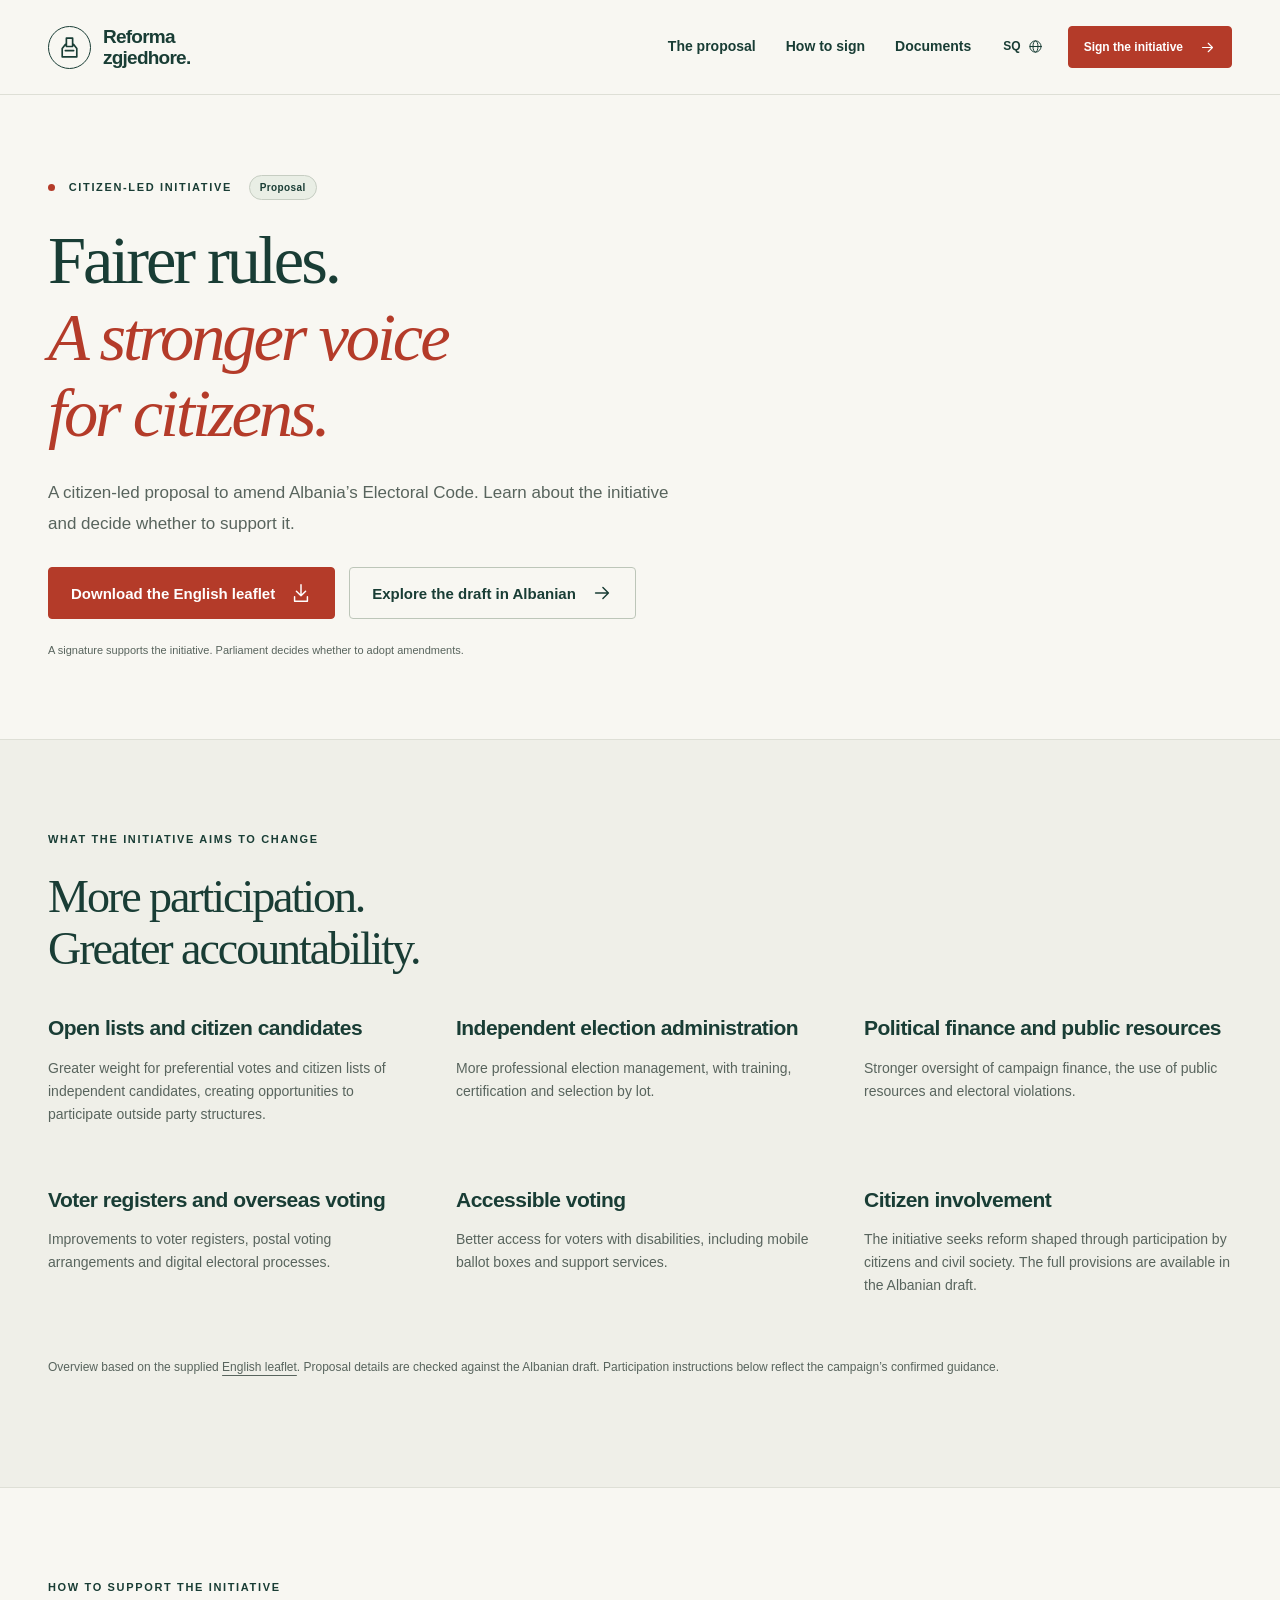
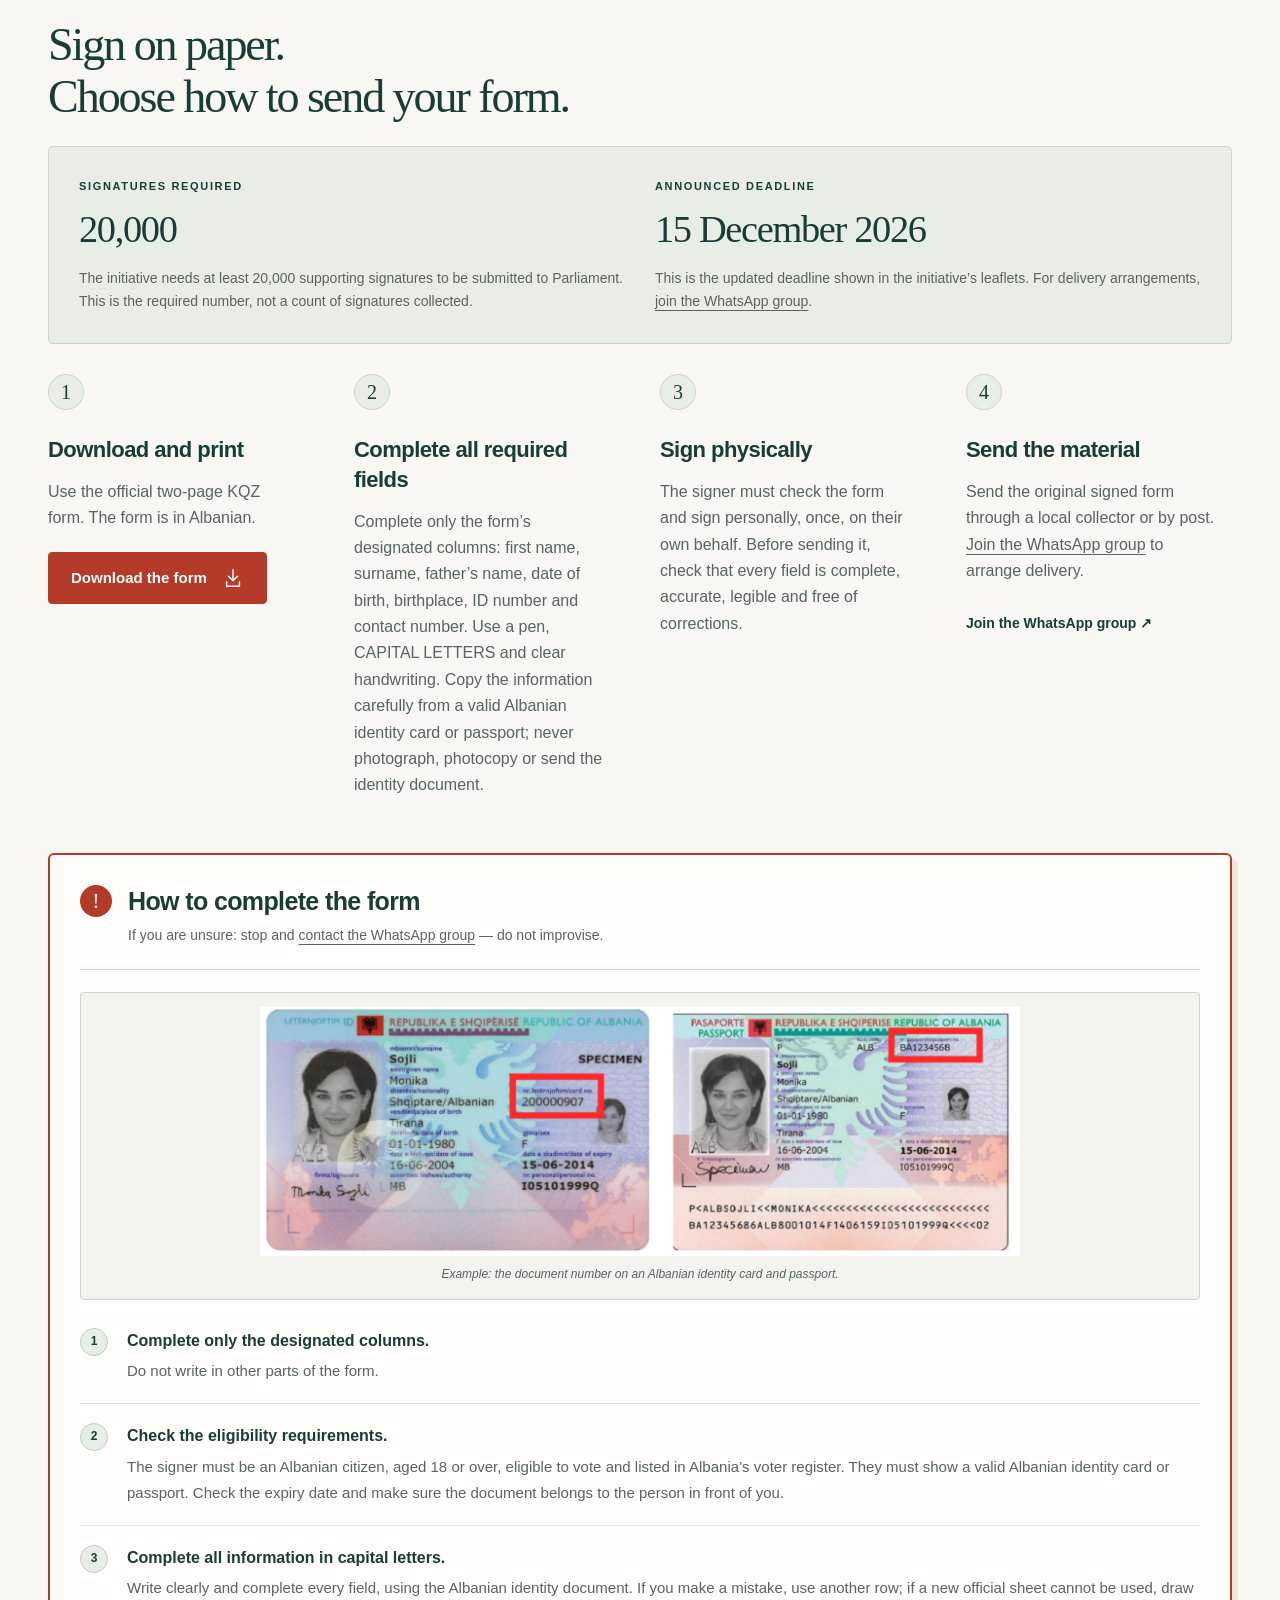
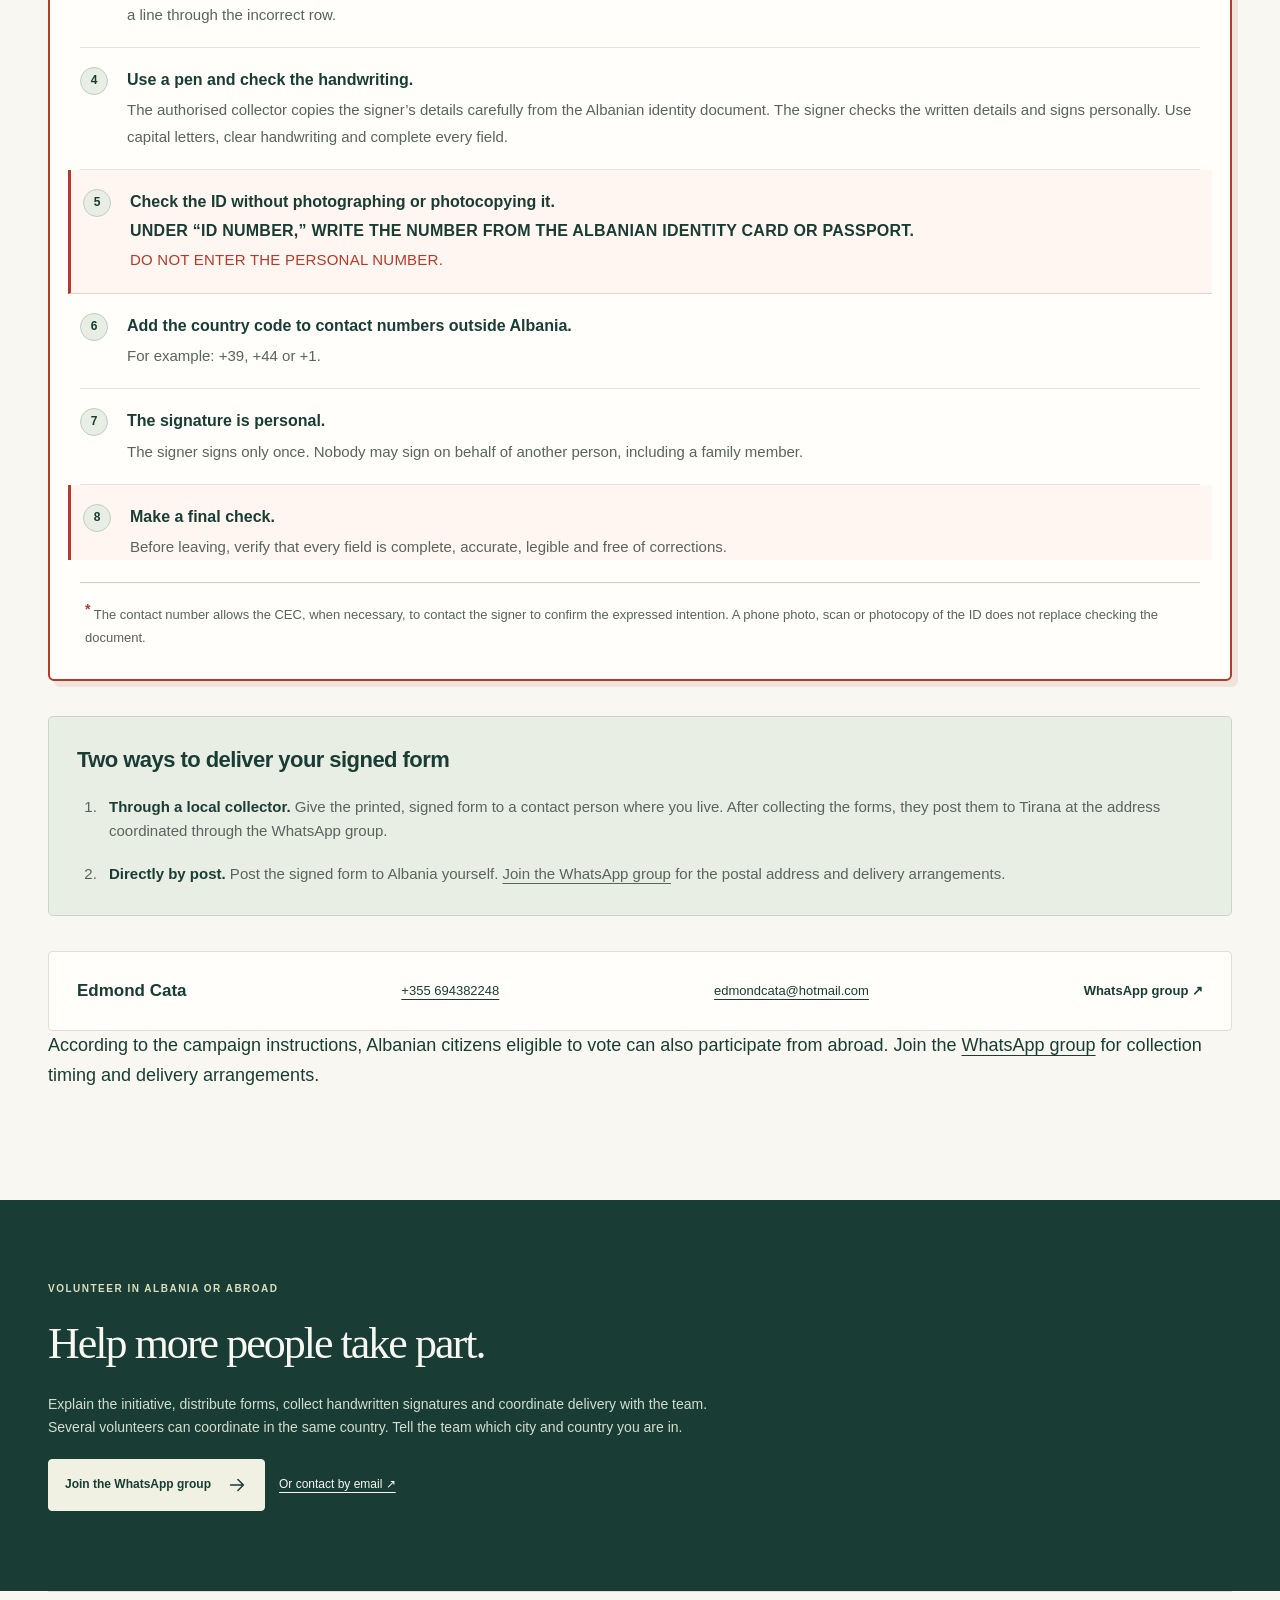
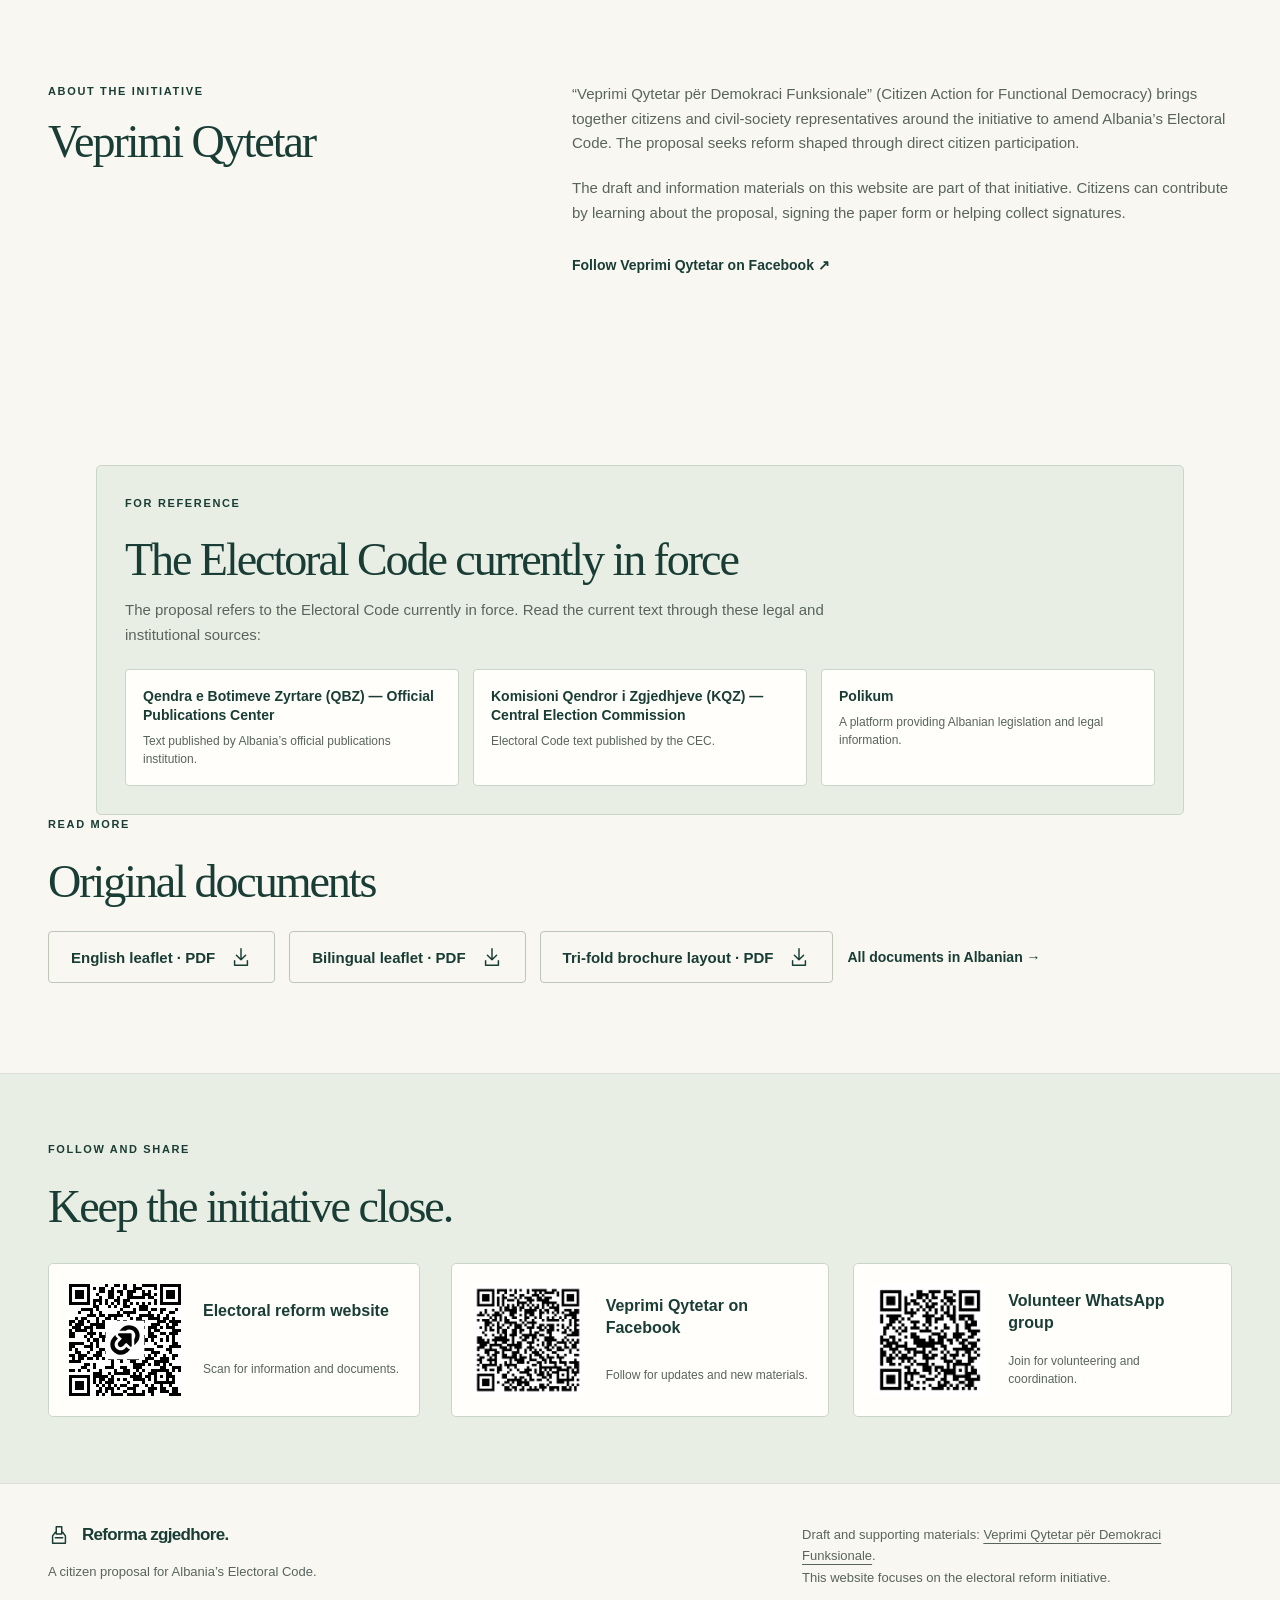
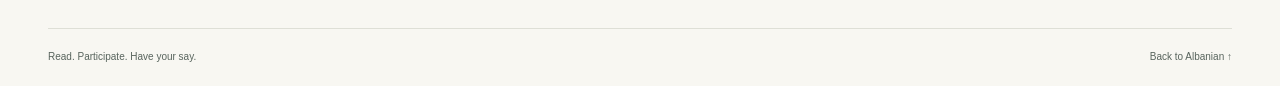
==== en.html @ 64433b7b "add: KZ ne fuqi" ====
<!doctype html>

<html lang="en">
<head><meta charset="utf-8"><meta name="viewport" content="width=device-width, initial-scale=1"><title>Electoral reform in Albania — A citizen proposal</title><meta name="description" content="Understand the proposed changes to Albania’s Electoral Code, download the English leaflet and learn how to support the initiative."><meta property="og:title" content="Electoral reform in Albania — A citizen proposal"><meta property="og:description" content="Understand the proposed changes to Albania’s Electoral Code, download the English leaflet and learn how to support the initiative."><meta property="og:type" content="website"><meta property="og:locale" content="en_GB"><meta name="theme-color" content="#163c34"><link rel="icon" href="assets/favicon.svg" type="image/svg+xml"><link rel="stylesheet" href="assets/style.css"><link rel="alternate" hreflang="sq" href="index.html"><link rel="alternate" hreflang="en" href="en.html"><script src="assets/main.js" defer></script><script data-goatcounter="https://reformazgjedhore.goatcounter.com/count" async src="https://gc.zgo.at/count.js"></script>
</head>
<body><a class="skip-link" href="#main">Skip to content</a>
<header class="site-header">
<div class="container header-inner"><a class="brand" href="index.html" aria-label="Electoral reform — home"><span class="brand-mark"><svg class="icon" viewBox="0 0 24 24" fill="none" stroke="currentColor" stroke-width="1.6" stroke-linecap="round" stroke-linejoin="round" aria-hidden="true"><path d="m8 9-3 4v8h14v-8l-3-4M8 15h8M9 3h6v8H9z"/></svg></span><span>Reforma<span class="brand-second">zgjedhore.</span></span></a><button class="menu-toggle" aria-expanded="false" aria-controls="navigation" hidden>Menu <span aria-hidden="true">☰</span></button>
<nav id="navigation" aria-label="Main navigation"><a href="index.html#ndryshimet">The proposal</a><a href="index.html#firmos">How to sign</a><a href="index.html#dokumente">Documents</a>
</nav>
<div class="header-actions"><a class="language" href="index.html" lang="sq" hreflang="sq" aria-label="Lexo në shqip">SQ <svg class="icon" viewBox="0 0 24 24" fill="none" stroke="currentColor" stroke-width="1.6" stroke-linecap="round" stroke-linejoin="round" aria-hidden="true"><circle cx="12" cy="12" r="9"/><ellipse cx="12" cy="12" rx="4" ry="9"/><path d="M3 12h18"/></svg></a><a class="button small" href="index.html#firmos">Sign the initiative <svg class="icon" viewBox="0 0 24 24" fill="none" stroke="currentColor" stroke-width="1.6" stroke-linecap="round" stroke-linejoin="round" aria-hidden="true"><path d="M5 12h14m-6-6 6 6-6 6"/></svg></a>
</div>
</div>
</header>
<main id="main">
<section class="container english-hero">
<p class="eyebrow"><span class="status-dot"></span> CITIZEN-LED INITIATIVE <span class="pill">Proposal</span>
</p>
<h1>Fairer rules.<br><em>A stronger voice<br>for citizens.</em>
</h1>
<p class="hero-description">A citizen-led proposal to amend Albania’s Electoral Code. Learn about the initiative and decide whether to support it.
</p>
<div class="actions"><a class="button" href="Veprimi_Qytetar_Leaflet_EN.pdf" download>Download the English leaflet <svg class="icon" viewBox="0 0 24 24" fill="none" stroke="currentColor" stroke-width="1.6" stroke-linecap="round" stroke-linejoin="round" aria-hidden="true"><path d="M12 3v12m-5-5 5 5 5-5M5 16v5h14v-5"/></svg></a><a class="button secondary" href="index.html#propozimi" hreflang="sq">Explore the draft in Albanian <svg class="icon" viewBox="0 0 24 24" fill="none" stroke="currentColor" stroke-width="1.6" stroke-linecap="round" stroke-linejoin="round" aria-hidden="true"><path d="M5 12h14m-6-6 6 6-6 6"/></svg></a>
</div>
<p class="hero-note">A signature supports the initiative. Parliament decides whether to adopt amendments.
</p>
</section>
<section class="section details-section">
<div class="container">
<p class="eyebrow">WHAT THE INITIATIVE AIMS TO CHANGE
</p>
<h2>More participation.<br>Greater accountability.
</h2>
<div class="english-grid">
<article>
<h3>Open lists and citizen candidates
</h3>
<p>Greater weight for preferential votes and citizen lists of independent candidates, creating opportunities to participate outside party structures.
</p>
</article>
<article>
<h3>Independent election administration
</h3>
<p>More professional election management, with training, certification and selection by lot.
</p>
</article>
<article>
<h3>Political finance and public resources
</h3>
<p>Stronger oversight of campaign finance, the use of public resources and electoral violations.
</p>
</article>
<article>
<h3>Voter registers and overseas voting
</h3>
<p>Improvements to voter registers, postal voting arrangements and digital electoral processes.
</p>
</article>
<article>
<h3>Accessible voting
</h3>
<p>Better access for voters with disabilities, including mobile ballot boxes and support services.
</p>
</article>
<article>
<h3>Citizen involvement
</h3>
<p>The initiative seeks reform shaped through participation by citizens and civil society. The full provisions are available in the Albanian draft.
</p>
</article>
</div>
<p class="source-note">Overview based on the supplied <a href="Veprimi_Qytetar_Leaflet_EN.pdf">English leaflet</a>. Proposal details are checked against the Albanian draft. Participation instructions below reflect the campaign’s confirmed guidance.
</p>
</div>
</section>
<section class="section container">
<p class="eyebrow">HOW TO SUPPORT THE INITIATIVE
</p>
<h2>Sign on paper.<br>Choose how to send your form.
</h2>
<aside class="campaign-info" aria-label="Required signatures and deadline">
<div class="campaign-stat">
<p class="eyebrow">SIGNATURES REQUIRED</p>
<strong class="campaign-value">20,000</strong>
<p>The initiative needs at least 20,000 supporting signatures to be submitted to Parliament. This is the required number, not a count of signatures collected.</p>
</div>
<div class="campaign-stat">
<p class="eyebrow">ANNOUNCED DEADLINE</p>
<strong class="campaign-value"><time datetime="2026-12-15">15 December 2026</time></strong>
<p>This is the updated deadline shown in the initiative’s leaflets. For delivery arrangements, <a href="https://chat.whatsapp.com/KWXbIFQDmuu4qSU68XajHm" target="_blank" rel="noopener">join the WhatsApp group</a>.</p>
</div>
</aside>
<div class="steps four-steps">
<article class="step"><span class="step-number">1</span>
<h3>Download and print
</h3>
<p>Use the official two-page KQZ form. The form is in Albanian.
</p><a class="button" href="Formulari-20mije-Firmat.pdf" download>Download the form <svg class="icon" viewBox="0 0 24 24" fill="none" stroke="currentColor" stroke-width="1.6" stroke-linecap="round" stroke-linejoin="round" aria-hidden="true"><path d="M12 3v12m-5-5 5 5 5-5M5 16v5h14v-5"/></svg></a>
</article>
<article class="step"><span class="step-number">2</span>
<h3>Complete all required fields
</h3>
<p>Complete only the form’s designated columns: first name, surname, father’s name, date of birth, birthplace, ID number and contact number. Use a pen, CAPITAL LETTERS and clear handwriting. Copy the information carefully from a valid Albanian identity card or passport; never photograph, photocopy or send the identity document.
</p>
</article>
<article class="step"><span class="step-number">3</span>
<h3>Sign physically
</h3>
<p>The signer must check the form and sign personally, once, on their own behalf. Before sending it, check that every field is complete, accurate, legible and free of corrections.
</p>
</article>
<article class="step"><span class="step-number">4</span>
<h3>Send the material
</h3>
<p>Send the original signed form through a local collector or by post. <a href="https://chat.whatsapp.com/KWXbIFQDmuu4qSU68XajHm" target="_blank" rel="noopener">Join the WhatsApp group</a> to arrange delivery.
</p><a class="text-link" href="https://chat.whatsapp.com/KWXbIFQDmuu4qSU68XajHm" target="_blank" rel="noopener">Join the WhatsApp group ↗</a>
</article>
</div>
<section class="form-guidance" aria-labelledby="form-guidance-title-en">
<div class="guidance-heading"><span class="guidance-alert">!</span><div><h3 id="form-guidance-title-en">How to complete the form</h3><p>If you are unsure: stop and <a href="https://chat.whatsapp.com/KWXbIFQDmuu4qSU68XajHm" target="_blank" rel="noopener">contact the WhatsApp group</a> — do not improvise.</p></div></div>
<figure class="id-illustration"><img src="fill-info.png" alt="Example showing where the document number appears on an Albanian identity card and passport"><figcaption>Example: the document number on an Albanian identity card and passport.</figcaption></figure>
<ol class="form-guidance-list">
<li><span class="guidance-number">1</span><div><strong>Complete only the designated columns.</strong><p>Do not write in other parts of the form.</p></div></li>
<li><span class="guidance-number">2</span><div><strong>Check the eligibility requirements.</strong><p>The signer must be an Albanian citizen, aged 18 or over, eligible to vote and listed in Albania’s voter register. They must show a valid Albanian identity card or passport. Check the expiry date and make sure the document belongs to the person in front of you.</p></div></li>
<li><span class="guidance-number">3</span><div><strong>Complete all information in capital letters.</strong><p>Write clearly and complete every field, using the Albanian identity document. If you make a mistake, use another row; if a new official sheet cannot be used, draw a line through the incorrect row.</p></div></li>
<li><span class="guidance-number">4</span><div><strong>Use a pen and check the handwriting.</strong><p>The authorised collector copies the signer’s details carefully from the Albanian identity document. The signer checks the written details and signs personally. Use capital letters, clear handwriting and complete every field.</p></div></li>
<li class="guidance-important"><span class="guidance-number">5</span><div><strong>Check the ID without photographing or photocopying it.</strong><p><strong class="id-warning">UNDER “ID NUMBER,” WRITE THE NUMBER FROM THE ALBANIAN IDENTITY CARD OR PASSPORT.</strong></p><p class="id-warning">DO NOT ENTER THE PERSONAL NUMBER.</p></div></li>
<li><span class="guidance-number">6</span><div><strong>Add the country code to contact numbers outside Albania.</strong><p>For example: +39, +44 or +1.</p></div></li>
<li><span class="guidance-number">7</span><div><strong>The signature is personal.</strong><p>The signer signs only once. Nobody may sign on behalf of another person, including a family member.</p></div></li>
<li class="guidance-important"><span class="guidance-number">8</span><div><strong>Make a final check.</strong><p>Before leaving, verify that every field is complete, accurate, legible and free of corrections.</p></div></li>
</ol>
<p class="form-footnote" id="form-footnote-en"><sup>*</sup> The contact number allows the CEC, when necessary, to contact the signer to confirm the expressed intention. A phone photo, scan or photocopy of the ID does not replace checking the document.</p>
</section>
<section class="delivery-options" aria-labelledby="delivery-title">
<h3 id="delivery-title">Two ways to deliver your signed form</h3>
<ol>
<li><strong>Through a local collector.</strong> Give the printed, signed form to a contact person where you live. After collecting the forms, they post them to Tirana at the address coordinated through the WhatsApp group.</li>
<li><strong>Directly by post.</strong> Post the signed form to Albania yourself. <a href="https://chat.whatsapp.com/KWXbIFQDmuu4qSU68XajHm" target="_blank" rel="noopener">Join the WhatsApp group</a> for the postal address and delivery arrangements.</li>
</ol>
</section>
<div class="contact-strip"><strong>Edmond Cata</strong><a href="tel:+355694382248">+355 694382248</a><a href="mailto:edmondcata@hotmail.com">edmondcata@hotmail.com</a><a class="contact-whatsapp" href="https://chat.whatsapp.com/KWXbIFQDmuu4qSU68XajHm" target="_blank" rel="noopener">WhatsApp group ↗</a>
</div>
<p>According to the campaign instructions, Albanian citizens eligible to vote can also participate from abroad. Join the <a href="https://chat.whatsapp.com/KWXbIFQDmuu4qSU68XajHm" target="_blank" rel="noopener">WhatsApp group</a> for collection timing and delivery arrangements.
</p>
</section>
<section class="volunteer-section">
<div class="container">
<p class="eyebrow">VOLUNTEER IN ALBANIA OR ABROAD
</p>
<h2>Help more people take part.
</h2>
<p class="english-volunteer-copy">Explain the initiative, distribute forms, collect handwritten signatures and coordinate delivery with the team. Several volunteers can coordinate in the same country. Tell the team which city and country you are in.
</p>
<div class="actions"><a class="button light" href="https://chat.whatsapp.com/KWXbIFQDmuu4qSU68XajHm" target="_blank" rel="noopener">Join the WhatsApp group <svg class="icon" viewBox="0 0 24 24" fill="none" stroke="currentColor" stroke-width="1.6" stroke-linecap="round" stroke-linejoin="round" aria-hidden="true"><path d="M5 12h14m-6-6 6 6-6 6"/></svg></a><a class="email-light" href="mailto:edmondcata@hotmail.com?subject=Electoral%20reform%20volunteer">Or contact by email ↗</a>
</div>
</div>
</section>
<section class="section container about-initiative" id="about-initiative" aria-labelledby="about-title">
<div class="section-heading">
<div>
<p class="eyebrow">ABOUT THE INITIATIVE</p>
<h2 id="about-title">Veprimi Qytetar</h2>
</div>
<div class="about-copy">
<p>“Veprimi Qytetar për Demokraci Funksionale” (Citizen Action for Functional Democracy) brings together citizens and civil-society representatives around the initiative to amend Albania’s Electoral Code. The proposal seeks reform shaped through direct citizen participation.</p>
<p>The draft and information materials on this website are part of that initiative. Citizens can contribute by learning about the proposal, signing the paper form or helping collect signatures.</p>
<a class="text-link" href="https://www.facebook.com/profile.php?id=61587608996389">Follow Veprimi Qytetar on Facebook ↗</a>
</div>
</div>
</section>
<section class="section container">
<section class="section container current-code" aria-labelledby="current-code-title-en">
<p class="eyebrow">FOR REFERENCE</p>
<h2 id="current-code-title-en">The Electoral Code currently in force</h2>
<p>The proposal refers to the Electoral Code currently in force. Read the current text through these legal and institutional sources:</p>
<ul>
<li><a href="https://qbz.gov.al/share/RjNVVgfgS3y0_xC9K_21xg" target="_blank" rel="noopener"><strong>Qendra e Botimeve Zyrtare (QBZ) — Official Publications Center</strong><span>Text published by Albania’s official publications institution.</span></a></li>
<li><a href="https://cec.org.al/wp-content/uploads/2017/06/KODI-ZGJEDHOR-2015-Teksti.pdf" target="_blank" rel="noopener"><strong>Komisioni Qendror i Zgjedhjeve (KQZ) — Central Election Commission</strong><span>Electoral Code text published by the CEC.</span></a></li>
<li><a href="https://polikum.al/legjislacioni/kodi-zgjedhor" target="_blank" rel="noopener"><strong>Polikum</strong><span>A platform providing Albanian legislation and legal information.</span></a></li>
</ul>
</section>
<p class="eyebrow">READ MORE
</p>
<h2>Original documents
</h2>
<div class="actions"><a class="button secondary" href="Veprimi_Qytetar_Leaflet_EN.pdf" download>English leaflet · PDF <svg class="icon" viewBox="0 0 24 24" fill="none" stroke="currentColor" stroke-width="1.6" stroke-linecap="round" stroke-linejoin="round" aria-hidden="true"><path d="M12 3v12m-5-5 5 5 5-5M5 16v5h14v-5"/></svg></a><a class="button secondary" href="Veprimi_Qytetar_Leaflets_AL_EN.pdf" download>Bilingual leaflet · PDF <svg class="icon" viewBox="0 0 24 24" fill="none" stroke="currentColor" stroke-width="1.6" stroke-linecap="round" stroke-linejoin="round" aria-hidden="true"><path d="M12 3v12m-5-5 5 5 5-5M5 16v5h14v-5"/></svg></a><a class="button secondary" href="Brochure%20Tri-Fold%20Layout.pdf" download>Tri-fold brochure layout · PDF <svg class="icon" viewBox="0 0 24 24" fill="none" stroke="currentColor" stroke-width="1.6" stroke-linecap="round" stroke-linejoin="round" aria-hidden="true"><path d="M12 3v12m-5-5 5 5 5-5M5 16v5h14v-5"/></svg></a><a class="text-link" href="index.html#dokumente">All documents in Albanian →</a>
</div>
</section>
<section class="qr-section" aria-labelledby="qr-title">
<div class="container"><p class="eyebrow">FOLLOW AND SHARE</p><h2 id="qr-title">Keep the initiative close.</h2><div class="qr-grid">
<a class="qr-card" href="https://flamingocz.github.io/kodi_zgjedhor/" target="_blank" rel="noopener"><img src="reformazgjedhore-qr.svg" alt="QR code for the electoral reform website"><strong>Electoral reform website</strong><span>Scan for information and documents.</span></a>
<a class="qr-card" href="https://www.facebook.com/people/Veprimi-Qytetar/61587608996389/" target="_blank" rel="noopener"><img src="facebook-qr.png" alt="QR code for the Veprimi Qytetar Facebook page"><strong>Veprimi Qytetar on Facebook</strong><span>Follow for updates and new materials.</span></a>
<a class="qr-card" href="https://chat.whatsapp.com/KWXbIFQDmuu4qSU68XajHm" target="_blank" rel="noopener"><img src="whatsapp-qr.png" alt="QR code for the volunteer WhatsApp group"><strong>Volunteer WhatsApp group</strong><span>Join for volunteering and coordination.</span></a>
</div></div>
</section>
</main>
<footer>
<div class="container footer-main">
<div><a class="brand" href="index.html"><svg class="icon" viewBox="0 0 24 24" fill="none" stroke="currentColor" stroke-width="1.6" stroke-linecap="round" stroke-linejoin="round" aria-hidden="true"><path d="m8 9-3 4v8h14v-8l-3-4M8 15h8M9 3h6v8H9z"/></svg><span>Reforma zgjedhore.</span></a>
<p>A citizen proposal for Albania’s Electoral Code.
</p>
</div>
<p class="attribution">Draft and supporting materials: <a href="https://www.facebook.com/profile.php?id=61587608996389">Veprimi Qytetar për Demokraci Funksionale</a>.<br>This website focuses on the electoral reform initiative.
</p>
</div>
<div class="container footer-bottom"><span>Read. Participate. Have your say.</span><a href="index.html">Back to Albanian ↑</a>
</div>
</footer>
</body>
</html>
---- assets/style.css ----
:root{--ink:#193d35;--muted:#58645d;--cream:#f8f7f2;--paper:#fffefa;--line:#dedfd6;--accent:#b43b29;--mint:#e9eee5;--serif:Georgia,'Times New Roman',serif;--sans:Arial,Helvetica,sans-serif}*{box-sizing:border-box}html{scroll-behavior:auto;scroll-padding-top:110px}body{margin:0;background:var(--cream);color:var(--ink);font-family:var(--sans);font-size:16px;line-height:1.65;-webkit-font-smoothing:antialiased}a{color:inherit;text-underline-offset:4px}a:hover{color:var(--accent)}button,a,summary{-webkit-tap-highlight-color:transparent}a:focus-visible,button:focus-visible,summary:focus-visible{outline:3px solid var(--accent);outline-offset:5px}h1,h2,h3,p{margin-top:0}h1,h2{font-weight:400;letter-spacing:-.045em;line-height:1.12;font-family:var(--serif)}h1{font-size:clamp(46px,5.35vw,76px);margin-bottom:26px}h2{font-size:clamp(36px,3.6vw,50px);margin-bottom:24px}h3{line-height:1.35;letter-spacing:-.025em;font-size:21px;margin-bottom:14px}p{margin-bottom:20px}em{color:var(--accent);font-weight:400}svg{flex-shrink:0}.icon{width:22px;height:22px;vertical-align:middle}.container{width:min(1200px,calc(100% - 96px));margin-inline:auto}.eyebrow{font-size:11px;letter-spacing:.15em;font-weight:700;line-height:1.7;margin-bottom:22px}.status-dot{display:inline-block;background:var(--accent);width:7px;height:7px;border-radius:50%;margin-right:9px}.pill{display:inline-block;margin-left:12px;border:1px solid #c6cdc2;background:var(--mint);padding:3px 10px;border-radius:30px;letter-spacing:.04em;font-size:10px}.site-header{position:sticky;top:0;z-index:20;border-bottom:1px solid var(--line);background:rgba(248,247,242,.98)}.header-inner{display:flex;align-items:center;justify-content:space-between;gap:32px;min-height:94px}.brand{display:flex;align-items:center;gap:12px;text-decoration:none;font-size:19px;line-height:1.12;font-weight:700;letter-spacing:-.04em}.brand-second{display:block}.brand-mark{display:grid;place-items:center;border:1px solid var(--ink);width:43px;height:43px;border-radius:50%}.brand-mark .icon{width:25px;height:25px}nav{display:flex;align-items:center;gap:30px;margin-left:auto}nav a{font-size:13px;text-decoration:none;font-weight:600;padding-block:12px}.header-actions{display:flex;align-items:center;gap:25px}.language{display:flex;align-items:center;gap:7px;font-size:12px;font-weight:700;text-decoration:none}.language .icon{width:15px;height:15px}.button{display:inline-flex;align-items:center;justify-content:center;gap:15px;min-height:52px;background:var(--accent);border:1px solid var(--accent);border-radius:4px;padding:13px 22px;color:white;text-decoration:none;font-size:14px;font-weight:600;line-height:1.4;transition:background .18s,color .18s}.button:hover{background:#922e20;border-color:#922e20;color:#fff}.button.small{min-height:42px;padding:10px 15px;font-size:12px;gap:16px}.button.small .icon{width:17px;height:17px}.button.secondary{color:var(--ink);border-color:#bdc6b9;background:transparent}.button.secondary:hover{background:var(--mint)}.actions{display:flex;gap:14px;flex-wrap:wrap;align-items:center}.hero{display:grid;grid-template-columns:1.1fr 1fr;align-items:center;gap:38px;padding-block:78px 74px}.hero-description{max-width:470px;font-size:17px;line-height:1.8;color:var(--muted);margin-bottom:28px}.hero-note{font-size:11px;max-width:450px;color:var(--muted);margin-top:22px;margin-bottom:0}.hero-art{height:470px;position:relative;display:flex;align-items:center;justify-content:center;isolation:isolate;overflow:hidden;background:var(--mint);border-radius:48% 48% 8px 8px}.orbit{position:absolute;border:1px solid #cfd7ca;border-radius:50%;z-index:-1;left:50%;top:51%;transform:translate(-50%,-50%);width:430px;height:430px}.orbit-two{width:335px;height:335px}.art-label{position:absolute;top:35px;left:0;width:100%;text-align:center;font-size:9px;letter-spacing:.22em;font-weight:700}.paper{background:var(--paper);border:1px solid #e1dfd3;width:290px;min-height:325px;padding:32px 26px;transform:rotate(-8deg);box-shadow:8px 13px 0 #193d3509,0 15px 25px #193d350d}.paper-heading{font-family:var(--serif);font-size:31px;line-height:1.12;margin-bottom:25px;letter-spacing:-.045em}.paper-row{display:flex;align-items:center;gap:10px;font-size:11px;margin-block:12px}.checkbox{border:1px solid #9daa98;width:24px;height:24px;display:grid;place-items:center;font-size:24px;line-height:1;color:var(--accent)}.paper-rule{border-top:1px solid var(--line);margin-top:25px}.paper-signature{font-family:var(--serif);display:block;font-style:italic;font-size:23px;margin-top:10px;color:var(--accent)}.art-stamp{background:var(--accent);color:var(--paper);border-radius:50%;width:110px;height:110px;position:absolute;right:18px;bottom:83px;transform:rotate(12deg);outline:1px dashed #fff8;outline-offset:-7px;display:flex;flex-direction:column;justify-content:center;align-items:center;line-height:1.8;font-size:9px;letter-spacing:.12em}.art-stamp strong{font-size:13px;letter-spacing:.02em}.art-stamp span{font-size:8px}.art-caption{display:flex;gap:12px;align-items:center;position:absolute;bottom:23px;left:25px;font-size:10px}.caption-line{width:22px;height:1px;background:var(--ink)}.principles{border-block:1px solid var(--line)}.principles .container{display:flex;justify-content:space-between;gap:20px;padding-block:21px;font-size:12px}.principles a{font-weight:700;text-decoration:none}.section{padding-block:90px}.section-heading{display:flex;align-items:flex-end;justify-content:space-between;gap:70px;margin-bottom:40px}.section-heading h2{margin-bottom:0}.section-heading>p{width:330px;max-width:100%;color:var(--muted);font-size:14px;margin-bottom:4px}.section-heading .eyebrow{margin-bottom:16px}.feature-grid{display:grid;grid-template-columns:repeat(4,1fr);gap:18px}.feature{background:var(--paper);border:1px solid var(--line);padding:25px 23px;display:flex;flex-direction:column;border-radius:5px}.feature-top{display:flex;align-items:center;justify-content:space-between;margin-bottom:40px}.feature-top .icon{width:30px;height:30px}.feature-top span{font-size:11px;color:#6b756b}.feature h3{font-size:21px;min-height:57px}.feature p{font-size:13px;color:var(--muted);line-height:1.8;flex:1}.text-link{display:inline-flex;align-items:center;gap:12px;font-size:12px;font-weight:700;text-decoration:none;padding-block:8px}.text-link .icon{width:17px;height:17px}.details-section{background:#efefe8;border-block:1px solid var(--line)}.detail-layout{display:grid;grid-template-columns:1fr 1.85fr;gap:75px}.detail-intro{align-self:start;position:sticky;top:135px}.detail-intro p{font-size:14px;color:var(--muted)}.detail-intro .eyebrow{color:var(--ink);font-size:11px}.detail-intro .source-note{font-size:12px}.topic-list{border-top:1px solid #cbd1c4}details{border-bottom:1px solid #cbd1c4;scroll-margin-top:115px}summary{cursor:pointer;list-style:none;display:flex;gap:20px;align-items:center;padding:23px 0;line-height:1.45}summary::-webkit-details-marker{display:none}summary:hover{color:var(--accent)}.topic-number{align-self:flex-start;font-size:10px;letter-spacing:.05em;padding-top:5px;color:var(--muted)}summary strong{font-size:16px;font-weight:600}.topic-summary{display:block;font-size:12px;color:var(--muted);margin-top:5px}.expand{margin-left:auto;align-self:flex-start;font-size:23px;font-weight:400;line-height:1;min-width:24px;text-align:center}.topic .expand{padding-top:2px}details[open]>.summary,details[open]>summary{color:var(--accent)}details[open]>summary .expand{transform:rotate(45deg)}.detail-content{font-size:14px;color:#435149;padding:0 0 24px 34px;line-height:1.85}.detail-content p:last-child{margin-bottom:0}.detail-content dl{margin:20px 0}.detail-content dt{font-size:11px;text-transform:uppercase;letter-spacing:.07em;font-weight:700;color:var(--ink)}.detail-content dd{margin:2px 0 12px}.reference{font-size:11px;border-top:1px solid #d2d6cb;padding-top:16px;line-height:1.8}.detail-content>a{font-size:12px}.sign-sequence{border-block:1px solid var(--line);padding:18px 0;font-size:13px;font-weight:600;word-spacing:.05em;margin-bottom:35px}.steps{display:grid;grid-template-columns:repeat(3,1fr);gap:40px}.step{padding-right:15px}.step-number{display:grid;place-items:center;width:36px;height:36px;background:var(--mint);border:1px solid #cbd5c7;border-radius:50%;margin-bottom:25px;font-family:var(--serif);font-size:20px}.step h3{font-size:22px}.step p{font-size:14px;color:var(--muted)}.step .small-note{font-size:12px}.file-caption{display:block;color:var(--muted);font-size:10px;margin-top:10px}.contact-strip{display:flex;align-items:center;justify-content:space-between;gap:20px;padding:25px 28px;border:1px solid var(--line);border-radius:4px;background:var(--paper);margin-top:35px;font-size:13px}.contact-strip .eyebrow{display:block;font-size:9px;margin-bottom:6px}.contact-strip strong{display:block;font-size:17px}.contact-strip a{overflow-wrap:anywhere}.contact-whatsapp{text-decoration:none;font-weight:700}.diaspora-note{display:flex;align-items:flex-start;gap:20px;margin-top:30px;padding:25px 28px;background:#eeefe8;border-radius:4px}.diaspora-note .icon{margin-top:3px;width:27px;height:27px}.diaspora-note h3{font-size:16px;margin-bottom:8px}.diaspora-note p{font-size:13px;color:var(--muted);margin:0}.volunteer-section{background:var(--ink);color:var(--cream);padding-block:80px}.volunteer-layout{display:grid;grid-template-columns:1.45fr 1fr;gap:100px}.volunteer-section h2{font-size:44px}.volunteer-section em{color:#d9dfbe}.volunteer-section p{color:#d3ddcf;font-size:14px}.volunteer-section .eyebrow{font-size:10px;color:#d9dfbe}.volunteer-section .volunteer-lead{font-size:18px;color:var(--cream);font-weight:600;margin-bottom:13px}.button.light{background:#f0f1e3;color:var(--ink);border-color:#f0f1e3;font-size:12px;padding-inline:16px}.button.light:hover{background:#dce4c9}.email-light{font-size:12px;color:var(--cream)}.email-light:hover{color:#d9dfbe}.volunteer-section .volunteer-contact{font-size:10px;margin-top:20px;margin-bottom:0}.volunteer-tasks{align-self:center}.volunteer-task{display:flex;align-items:flex-start;gap:15px;padding:17px 0;border-bottom:1px solid #ffffff26}.volunteer-task:last-child{border:0}.volunteer-task .icon{color:#d9dfbe;width:19px;height:19px;margin-top:3px}.volunteer-task h3{font-size:16px;margin-bottom:5px}.volunteer-task p{font-size:12px;margin:0}.faq-layout{display:grid;grid-template-columns:1fr 1.85fr;gap:75px}.faq-layout>div>p:not(.eyebrow){color:var(--muted);font-size:14px}.faq-list{border-top:1px solid var(--line)}.faq-list summary{font-size:15px;font-weight:600;padding-block:22px}.faq-list .detail-content{padding-left:0}.documents-section{background:#efefe8;border-block:1px solid var(--line)}.document-grid{display:grid;grid-template-columns:repeat(2,1fr);gap:14px}.document{display:flex;align-items:center;gap:19px;padding:25px;background:var(--paper);border:1px solid #d7dacf;border-radius:4px;text-decoration:none;transition:border-color .18s}.document:hover{color:var(--ink);border-color:var(--accent)}.document>span:nth-child(2){flex:1}.document> .icon{width:17px;height:17px}.document-icon{width:42px;height:52px;display:grid;place-items:center;background:var(--mint);border-radius:3px}.document-icon .icon{width:24px;height:24px}.document-meta{font-size:9px;letter-spacing:.07em;text-transform:uppercase;color:var(--muted)}.document h3{font-size:17px;margin:4px 0}.document p{font-size:11px;margin:0;color:var(--muted)}.featured-document{border-color:#ba604f;background:#fcf4ec}.featured-document .document-icon{background:#f2dfd2;color:var(--accent)}.document-note{font-size:11px;line-height:1.8;color:var(--muted);margin-top:20px;max-width:820px}.further-reading{border-top:1px solid #cbd1c4;margin-top:40px;padding-top:30px}.further-reading h3{font-size:17px;margin-bottom:7px}.further-reading p{font-size:12px;color:var(--muted)}.further-reading a{display:block;font-size:12px;margin-top:12px;width:fit-content}.closing{display:flex;align-items:center;justify-content:space-between;gap:30px;padding-block:55px}.closing h2{font-size:36px;margin:0}footer{border-top:1px solid var(--line);font-size:12px}.footer-main{display:flex;justify-content:space-between;gap:60px;padding-block:40px}.footer-main .brand{font-size:17px;margin-bottom:15px}.footer-main p{font-size:11px;color:var(--muted);margin:0}.footer-main .attribution{max-width:430px}.footer-bottom{border-top:1px solid var(--line);display:flex;justify-content:space-between;gap:20px;padding-block:20px;font-size:10px;color:var(--muted)}.footer-bottom a{text-decoration:none}.skip-link{position:fixed;left:20px;top:-80px;padding:12px 20px;background:var(--ink);color:white;z-index:50}.skip-link:focus{top:12px}.menu-toggle{display:none;font:inherit;background:none;border:1px solid var(--line);padding:8px 12px;border-radius:4px;color:var(--ink);cursor:pointer}.menu-toggle[hidden]{display:none}.english-hero{padding-block:80px}.english-hero .hero-description{max-width:650px}.english-grid{display:grid;grid-template-columns:repeat(3,1fr);gap:40px;margin-block:40px}.english-grid p{font-size:14px;color:var(--muted)}.english-volunteer-copy{max-width:660px}.source-note{font-size:12px;color:var(--muted)}
@media(min-width:1400px){.hero{gap:85px}.hero-art{height:490px}}
@media(max-width:1100px){.container{width:calc(100% - 64px)}.header-inner{gap:20px}nav{gap:18px}.header-actions{gap:18px}.hero{gap:24px}.hero-art{height:440px}.paper{width:255px;padding:26px 20px}.art-stamp{right:8px;width:95px;height:95px}.feature-grid{gap:12px}.feature{padding:22px 17px}.feature h3{font-size:19px}.detail-layout,.faq-layout{gap:45px}.volunteer-layout{gap:50px}.volunteer-section h2{font-size:39px}.steps{gap:25px}.contact-strip{flex-wrap:wrap}.section-heading{gap:35px}}
@media(max-width:850px){.header-inner{min-height:80px;flex-wrap:wrap;gap:15px}.brand{font-size:17px}.header-actions .button{display:none}.menu-toggle:not([hidden]){display:block;margin-left:auto;font-size:12px}nav{order:4;width:100%;justify-content:space-between;margin:0;padding-bottom:12px}.js nav{display:none}.js nav.is-open{display:flex}.header-actions{margin-left:5px}.hero{padding-block:50px;grid-template-columns:1.15fr 1fr}.hero h1{font-size:47px}.hero-art{height:380px}.paper{width:220px;min-height:275px;padding:23px 18px}.paper-heading{font-size:27px;margin-bottom:15px}.paper-row{font-size:9px;gap:8px}.paper-signature{font-size:20px}.art-stamp{width:80px;height:80px;bottom:55px;font-size:7px;right:2px}.art-stamp strong{font-size:10px}.art-stamp span{font-size:6px}.art-caption{font-size:8px;left:17px}.art-label{top:22px;font-size:8px}.hero-description{font-size:15px}.feature-grid{grid-template-columns:repeat(2,1fr);gap:18px}.feature{padding:26px}.feature h3{min-height:0;font-size:22px}.feature-top{margin-bottom:25px}.section{padding-block:65px}.section-heading>p{width:280px}.detail-layout,.faq-layout{grid-template-columns:1fr;gap:25px}.detail-intro{position:static}.detail-intro h2 br{display:none}.detail-intro p{max-width:600px}.steps{gap:24px}.step h3{font-size:19px}.step .button{padding-inline:13px;font-size:12px}.volunteer-layout{grid-template-columns:1fr;gap:40px}.volunteer-tasks{display:grid;grid-template-columns:1fr 1fr;gap:10px 30px}.volunteer-tasks>.eyebrow{grid-column:1/-1}.volunteer-task{border-bottom:1px solid #ffffff26}.document{padding:20px 16px;gap:12px}.document h3{font-size:15px}.document-icon{width:33px}.document p{font-size:10px}.english-grid{grid-template-columns:repeat(2,1fr)}.closing h2{font-size:29px}}
@media(max-width:600px){html{scroll-padding-top:95px}.container{width:calc(100% - 40px)}.header-inner{min-height:75px}.brand-mark{width:34px;height:34px}.brand{font-size:15px;gap:8px}.brand-mark .icon{width:21px;height:21px}.header-actions{margin:0}.language .icon{display:none}nav{gap:15px;flex-wrap:wrap}nav a{font-size:12px}.hero{grid-template-columns:1fr;gap:35px;padding-block:38px}.hero h1{font-size:clamp(44px,11vw,62px);margin-bottom:23px}.hero .eyebrow{font-size:10px;margin-bottom:20px}.hero-description{font-size:16px;max-width:100%}.hero-note{font-size:11px}.hero .actions{gap:10px}.hero .button{font-size:12px;gap:10px;padding-inline:16px}.hero-art{height:370px;max-width:410px;width:100%;margin:auto}.paper{width:250px;min-height:290px;padding:23px}.paper-heading{font-size:29px}.paper-row{font-size:10px}.art-stamp{width:90px;height:90px;right:10px;bottom:53px;font-size:8px}.art-stamp strong{font-size:11px}.art-caption{left:22px;font-size:9px}.principles .container{font-size:11px;flex-direction:column;gap:7px;padding-block:18px}.section{padding-block:54px}h2{font-size:37px}.section-heading{display:block;margin-bottom:30px}.section-heading>p{margin-top:20px;width:100%;font-size:14px}.feature-grid{grid-template-columns:1fr;gap:13px}.feature{padding:23px}.feature-top{margin-bottom:18px}.feature-top .icon{width:27px;height:27px}.feature p{font-size:14px;margin-bottom:12px}.feature h3{font-size:22px}.detail-layout,.faq-layout{gap:25px}.topic summary{gap:12px;padding-block:21px}.topic-number{font-size:9px}summary strong{font-size:15px}.topic-summary{font-size:12px}.detail-content{padding-left:0;font-size:14px}.reference{font-size:11px}.sign-sequence{font-size:12px;line-height:2}.steps{grid-template-columns:1fr;gap:28px}.step{padding:0 0 25px;border-bottom:1px solid var(--line)}.step:last-child{border:0;padding-bottom:0}.step-number{margin-bottom:15px}.step h3{font-size:22px}.step .button{font-size:14px;padding:13px 20px}.contact-strip{align-items:flex-start;flex-direction:column;gap:12px;padding:23px;font-size:14px}.diaspora-note{padding:22px 18px;gap:14px}.diaspora-note .icon{width:23px;height:23px}.diaspora-note h3{font-size:16px}.diaspora-note p{font-size:13px}.volunteer-section{padding-block:55px}.volunteer-section h2{font-size:38px}.volunteer-section .volunteer-lead{font-size:17px}.volunteer-tasks{grid-template-columns:1fr;gap:0}.volunteer-tasks .eyebrow{margin-bottom:8px}.volunteer-section .actions{align-items:flex-start;flex-direction:column;gap:20px}.volunteer-section .volunteer-contact{font-size:11px}.faq-list summary{font-size:14px;gap:16px}.document-grid{grid-template-columns:1fr}.document{padding:20px;gap:15px}.document h3{font-size:16px}.document p{font-size:11px}.document-meta{font-size:9px}.document-note{font-size:12px}.further-reading a{font-size:13px}.closing{padding-block:40px;align-items:flex-start;flex-direction:column;gap:23px}.closing h2{font-size:34px}.footer-main{flex-direction:column;gap:23px;padding-block:30px}.footer-main p{font-size:12px}.footer-bottom{font-size:10px;align-items:flex-start;flex-direction:column;gap:10px}.english-hero{padding-block:48px}.english-hero h1{font-size:48px}.english-grid{grid-template-columns:1fr;gap:20px}.english-grid h3{font-size:22px}.english-hero .button{font-size:12px}}
@media(prefers-reduced-motion:reduce){html{scroll-behavior:auto}*,*::before,*::after{transition:none!important;animation:none!important}}
@media print{.site-header,.hero-art,.menu-toggle,.actions,footer,.closing{display:none!important}.container{width:100%}.hero,.detail-layout,.faq-layout,.volunteer-layout{display:block}.section,.volunteer-section{padding:25px 0}.detail-intro{position:static}.volunteer-section{background:white;color:black}.volunteer-section p,.volunteer-section em,.volunteer-section .eyebrow{color:black}.feature-grid,.steps,.document-grid{grid-template-columns:1fr 1fr}details{break-inside:avoid}.detail-content{display:block!important}a{color:black}.hero h1{font-size:40px}h2{font-size:30px}}
.qr-section{padding-block:66px;background:var(--mint);border-top:1px solid var(--line)}
.qr-section h2{margin-bottom:30px}
.qr-grid{display:grid;grid-template-columns:repeat(3,minmax(0,1fr));gap:24px;max-width:none}
.qr-card{display:grid;grid-template-columns:112px 1fr;grid-template-rows:auto auto;column-gap:22px;align-items:center;padding:20px;background:var(--paper);border:1px solid #cbd5c7;border-radius:5px;text-decoration:none}
.qr-card:first-child{justify-self:start}
.qr-card:last-child{justify-self:end}
.qr-card img{grid-row:1 / span 2;width:112px;height:112px;object-fit:contain;background:white}
.qr-card strong{font-size:16px;line-height:1.35}
.qr-card span{font-size:12px;color:var(--muted);line-height:1.55;margin-top:5px}
@media(max-width:900px){.qr-grid{grid-template-columns:1fr 1fr}}
@media(max-width:600px){.qr-section{padding-block:48px}.qr-grid{grid-template-columns:1fr;gap:18px}.qr-card,.qr-card:first-child,.qr-card:last-child{justify-self:stretch}.qr-card{grid-template-columns:92px 1fr;column-gap:16px;padding:16px}.qr-card img{width:92px;height:92px}.qr-card strong{font-size:15px}.qr-card span{font-size:12px}}
/* Readability: keep labels compact while giving the main copy more room. */
body{font-size:18px}
nav a{font-size:14px}
.button{font-size:15px}
.section-heading>p{font-size:16px}
.feature p{font-size:16px}
.topic-summary{font-size:14px}
.detail-intro p{font-size:16px}
.detail-content{font-size:16px}
.reference{font-size:13px}
.text-link{font-size:14px}
.step p{font-size:16px}
.diaspora-note p{font-size:15px}
.faq-list summary{font-size:17px}
.faq-layout>div>p:not(.eyebrow){font-size:16px}
.document p{font-size:13px}
.document-note{font-size:13px}
.further-reading p,.further-reading a{font-size:14px}
.footer-main p{font-size:13px}
@media(max-width:600px){body{font-size:17px}.feature p,.step p,.detail-content{font-size:16px}.topic-summary{font-size:13px}.document p{font-size:13px}.faq-list summary{font-size:16px}.footer-main p{font-size:13px}}

/* Brief background on the group behind the electoral initiative. */
.about-initiative{border-top:1px solid var(--line)}
.about-initiative .section-heading{align-items:flex-start;margin-bottom:0}
.about-copy{flex:1;max-width:660px}
.about-copy p{font-size:15px;color:var(--muted)}

/* Campaign requirement and announced timing; no live signature counter. */
.campaign-info{display:grid;grid-template-columns:1fr 1fr;gap:30px;background:var(--mint);border:1px solid #cbd5c7;border-radius:5px;padding:30px;margin:0 0 30px}
.campaign-stat .eyebrow{margin-bottom:10px}
.campaign-value{display:block;font-family:var(--serif);font-size:clamp(28px,3vw,40px);font-weight:400;line-height:1.2;letter-spacing:-.035em;margin-bottom:15px}
.campaign-stat>p:last-child{font-size:14px;color:var(--muted);margin-bottom:0}
@media(max-width:600px){.campaign-info{grid-template-columns:1fr;padding:23px;gap:25px}.campaign-stat+.campaign-stat{border-top:1px solid #cbd5c7;padding-top:25px}}

.delivery-options{margin-top:35px;padding:28px;background:var(--mint);border:1px solid #cbd5c7;border-radius:5px}
.current-code{margin-top:34px;padding:28px;background:var(--mint);border:1px solid #cbd5c7;border-radius:5px}
.section.current-code{margin-top:0}
.current-code h2,.current-code h3{margin:0 0 12px}
.current-code>p:not(.eyebrow){max-width:760px;color:var(--muted);font-size:15px}
.current-code ul{display:grid;grid-template-columns:repeat(3,1fr);gap:14px;margin:22px 0 0;padding:0;list-style:none}
.current-code li a{display:flex;flex-direction:column;gap:7px;height:100%;padding:17px;background:var(--paper);border:1px solid #cbd5c7;border-radius:4px;text-decoration:none}
.current-code li strong{font-size:14px;line-height:1.35;color:var(--ink)}
.current-code li span{font-size:12px;line-height:1.5;color:var(--muted)}
.current-code li a:hover strong,.current-code li a:focus-visible strong{text-decoration:underline}
.delivery-options h3{font-size:22px}
.delivery-options ol{margin:20px 0 0;padding-left:24px}
.delivery-options li{padding-left:8px;margin-bottom:18px;font-size:15px;color:var(--muted)}
.delivery-options li:last-child{margin-bottom:0}
.delivery-options strong{color:var(--ink)}
.delivery-options a{overflow-wrap:anywhere}
@media(max-width:600px){.delivery-options{padding:22px 18px}.delivery-options li{font-size:14px}}
@media(max-width:900px){.current-code ul{grid-template-columns:1fr}}
.four-steps{grid-template-columns:repeat(4,1fr)}
.form-guidance{margin-top:34px;padding:30px;background:var(--paper);border:2px solid var(--accent);border-radius:6px;box-shadow:6px 6px 0 rgba(180,59,41,.1)}
.guidance-heading{display:flex;align-items:flex-start;gap:16px;padding-bottom:22px;margin-bottom:4px;border-bottom:1px solid #e7c5bc}
.guidance-heading h3{font-size:25px;margin:0 0 5px}
.guidance-heading p{font-size:14px;color:var(--muted);margin:0}
.guidance-alert{display:grid;place-items:center;flex:none;width:32px;height:32px;border-radius:50%;background:var(--accent);color:white;font-family:var(--serif);font-size:22px;line-height:1}
.form-guidance-list{list-style:none;margin:0;padding:0;counter-reset:guidance}
.form-guidance-list li{display:grid;grid-template-columns:32px 1fr;gap:15px;padding:19px 0;border-bottom:1px solid #e6e3da;color:var(--muted);font-size:15px}
.form-guidance-list li:last-child{border-bottom:0;padding-bottom:0}
.form-guidance-list li:first-child{padding-top:20px}
.form-guidance-list strong{display:block;color:var(--ink);font-size:16px;margin-bottom:4px}
.form-guidance-list p{margin:0;line-height:1.75}
.guidance-number{display:grid;place-items:center;width:28px;height:28px;border:1px solid #bdcfc0;border-radius:50%;background:var(--mint);color:var(--ink);font-size:12px;font-weight:700}
.guidance-important{background:#fff6f1;margin-inline:-12px;padding-inline:12px!important;border-left:3px solid var(--accent);border-bottom-color:#edcec5!important}
.id-illustration{margin:22px 0 8px;padding:14px;background:#f3f4ed;border:1px solid #cbd5c7;border-radius:4px;text-align:center}
.id-illustration img{display:block;width:min(100%,760px);height:auto;margin:auto}
.id-illustration figcaption{margin-top:9px;font-size:12px;color:var(--muted);font-style:italic}
.id-warning{display:inline-block;color:var(--accent);font-size:15px;letter-spacing:.015em;line-height:1.5}
.form-footnote{border-top:1px solid #e7c5bc;margin:22px 0 0;padding:15px 5px 0;color:var(--muted);font-size:13px;line-height:1.7}
.form-footnote sup{color:var(--accent);font-weight:700;font-size:14px}
@media(max-width:1100px){.four-steps{grid-template-columns:repeat(2,1fr)}}
@media(max-width:600px){.four-steps{grid-template-columns:1fr}.form-guidance{padding:22px 18px;box-shadow:4px 4px 0 rgba(180,59,41,.1)}.guidance-heading h3{font-size:22px}.form-guidance-list li{grid-template-columns:28px 1fr;gap:11px;padding-block:17px;font-size:14px}.form-guidance-list strong{font-size:15px}.guidance-number{width:26px;height:26px}.guidance-important{margin-inline:-8px;padding-inline:8px!important}.id-warning{font-size:13px}.form-footnote{font-size:12px}}
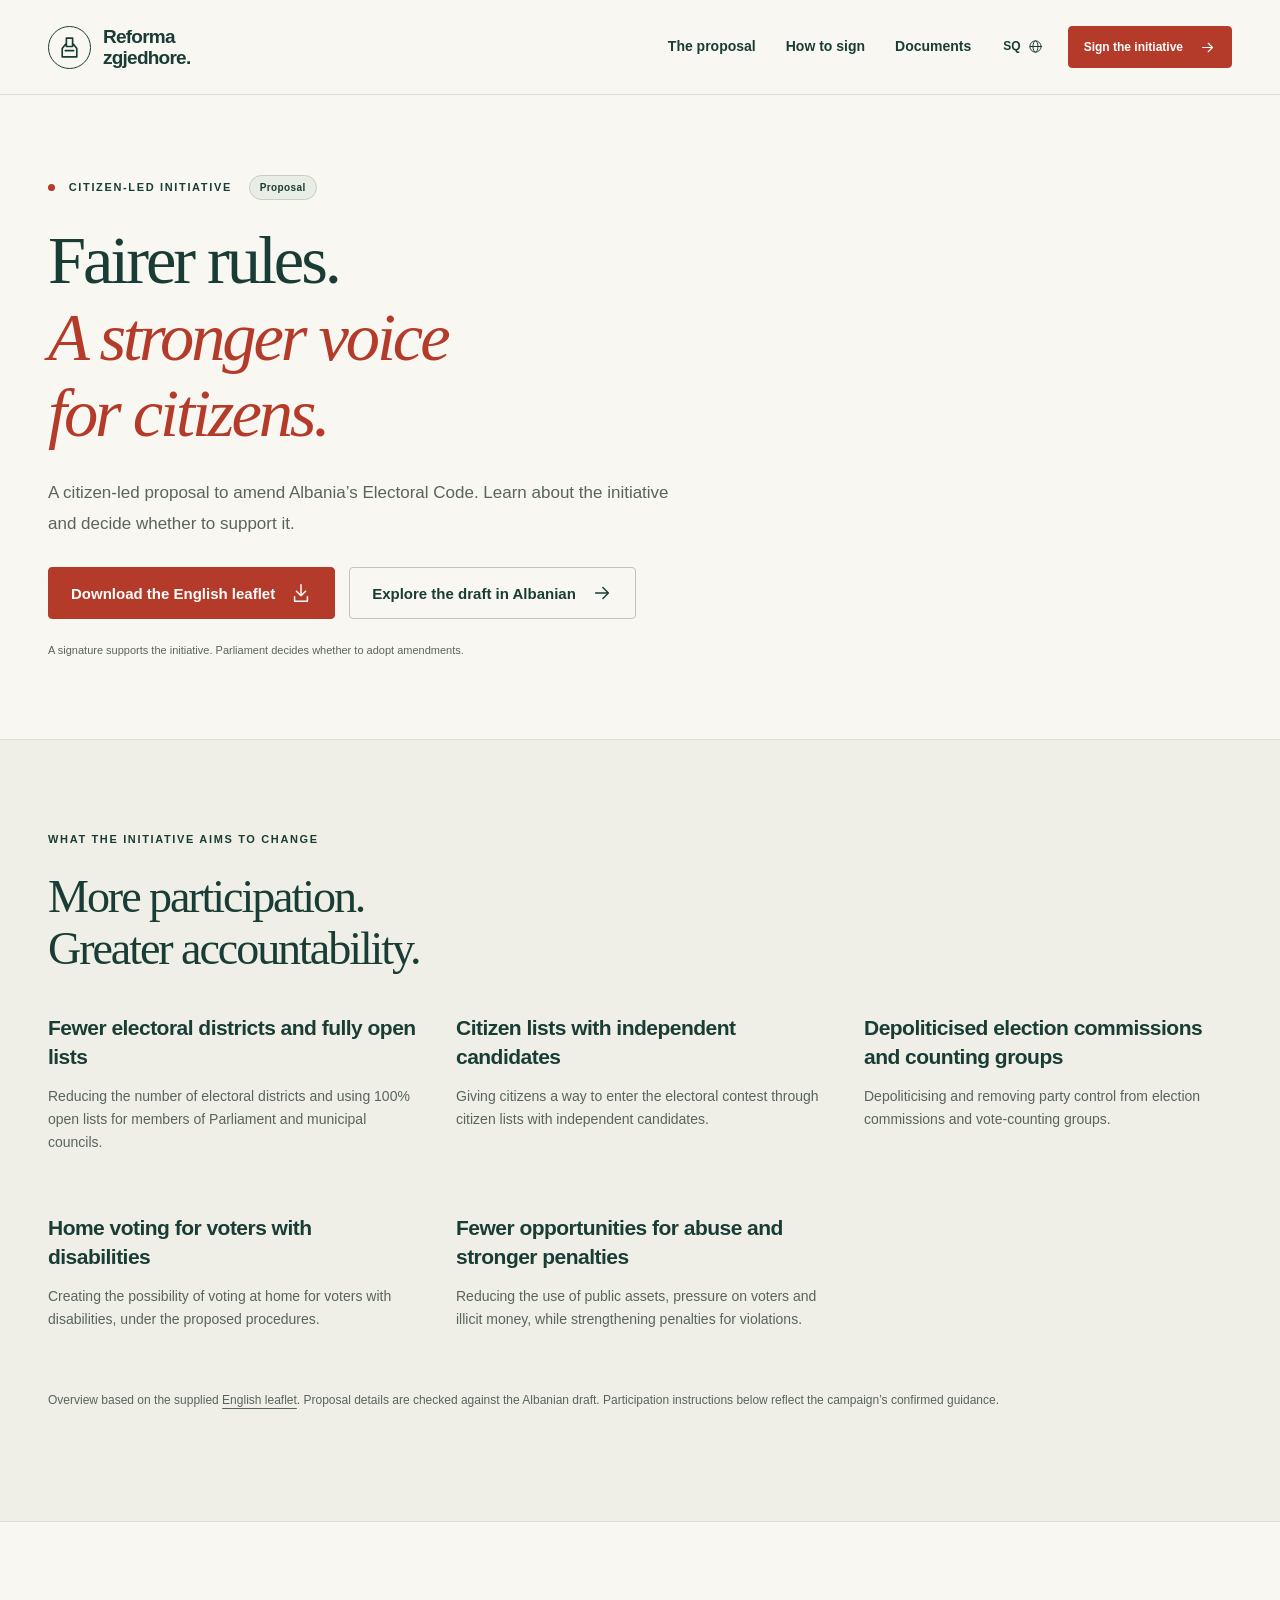
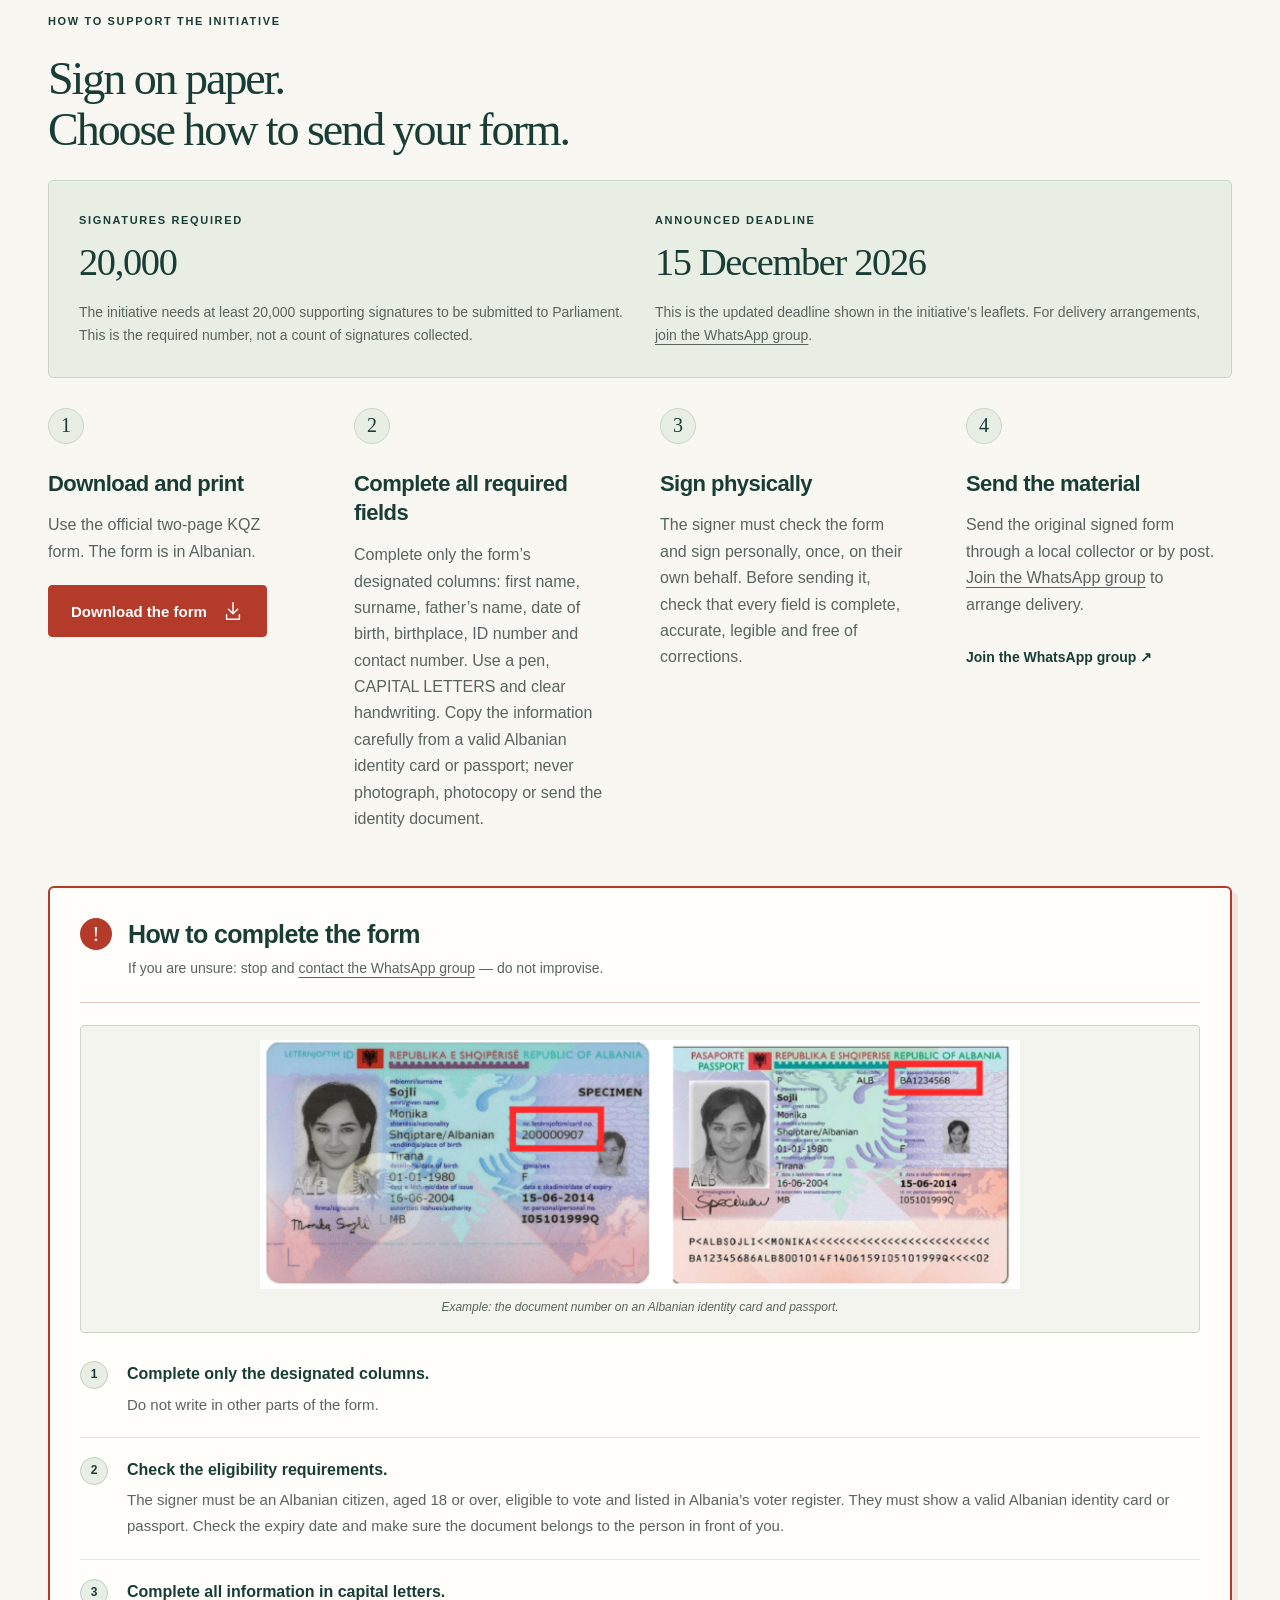
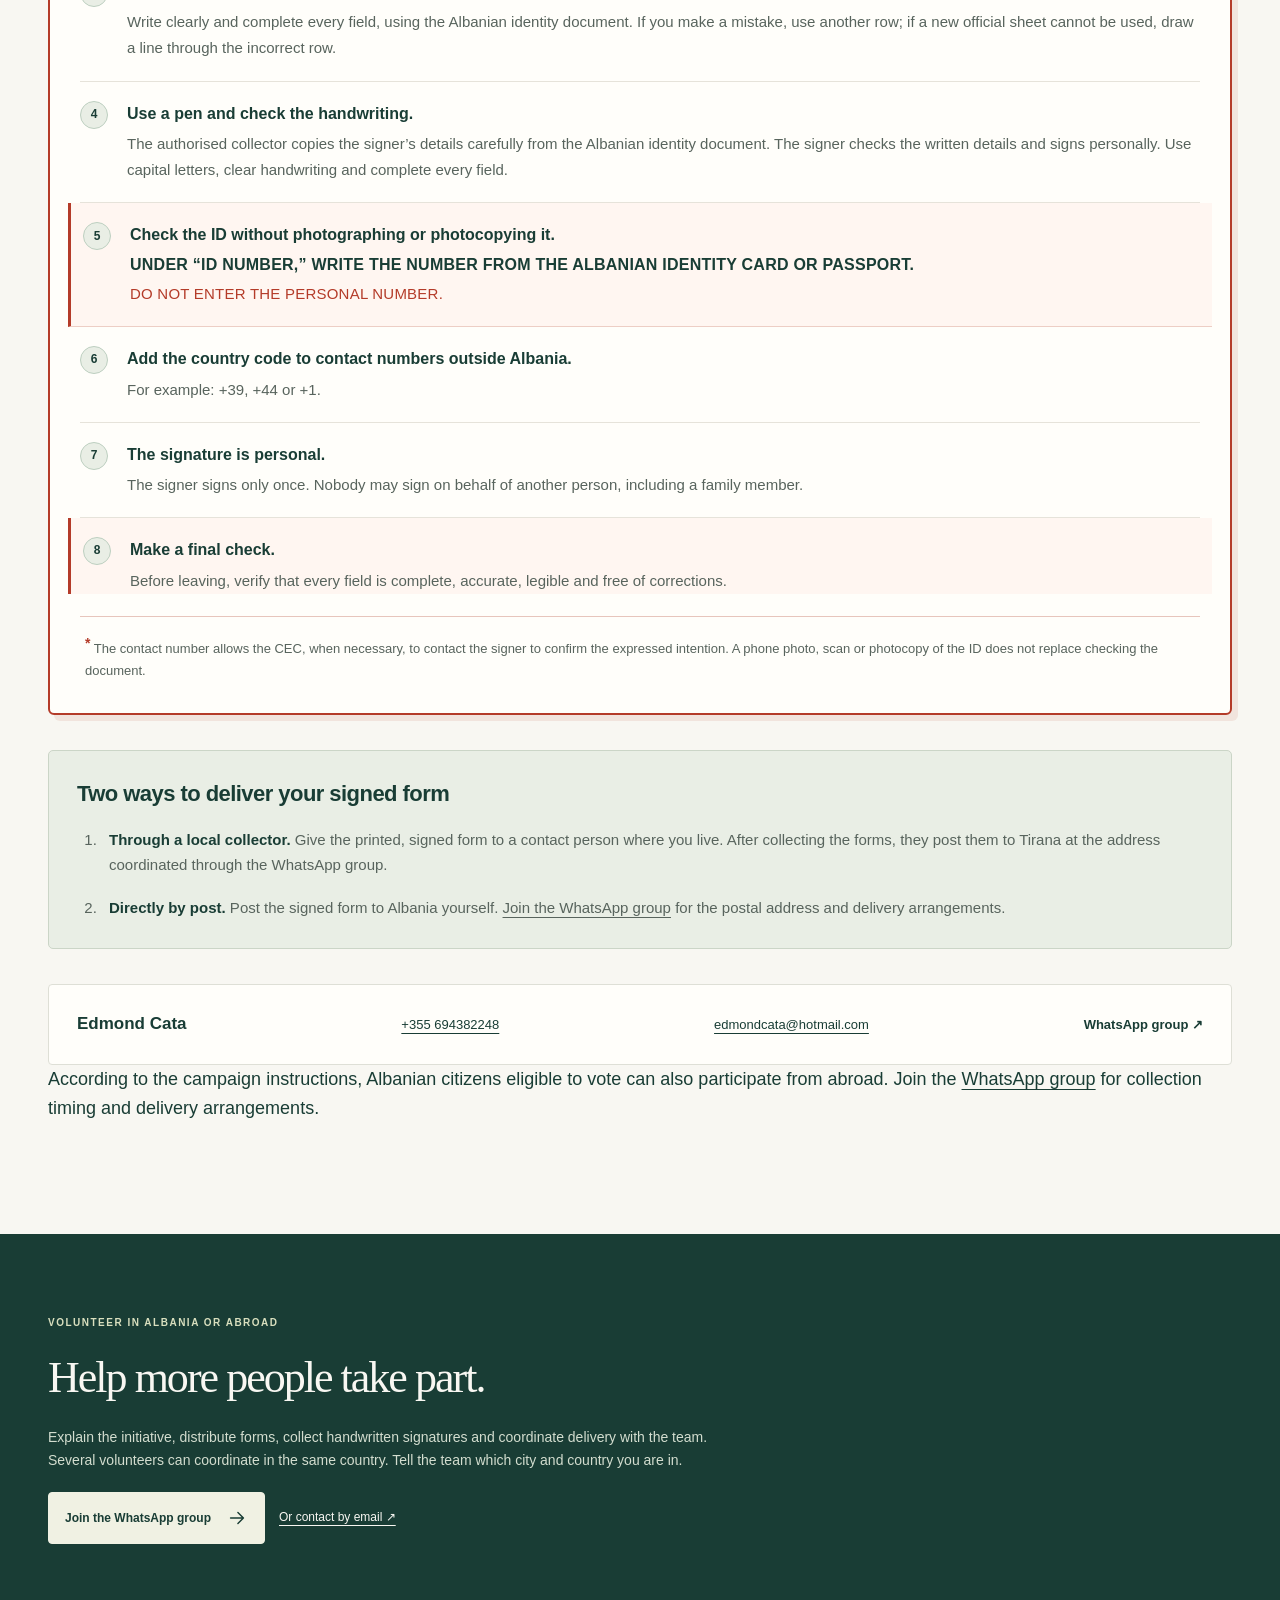
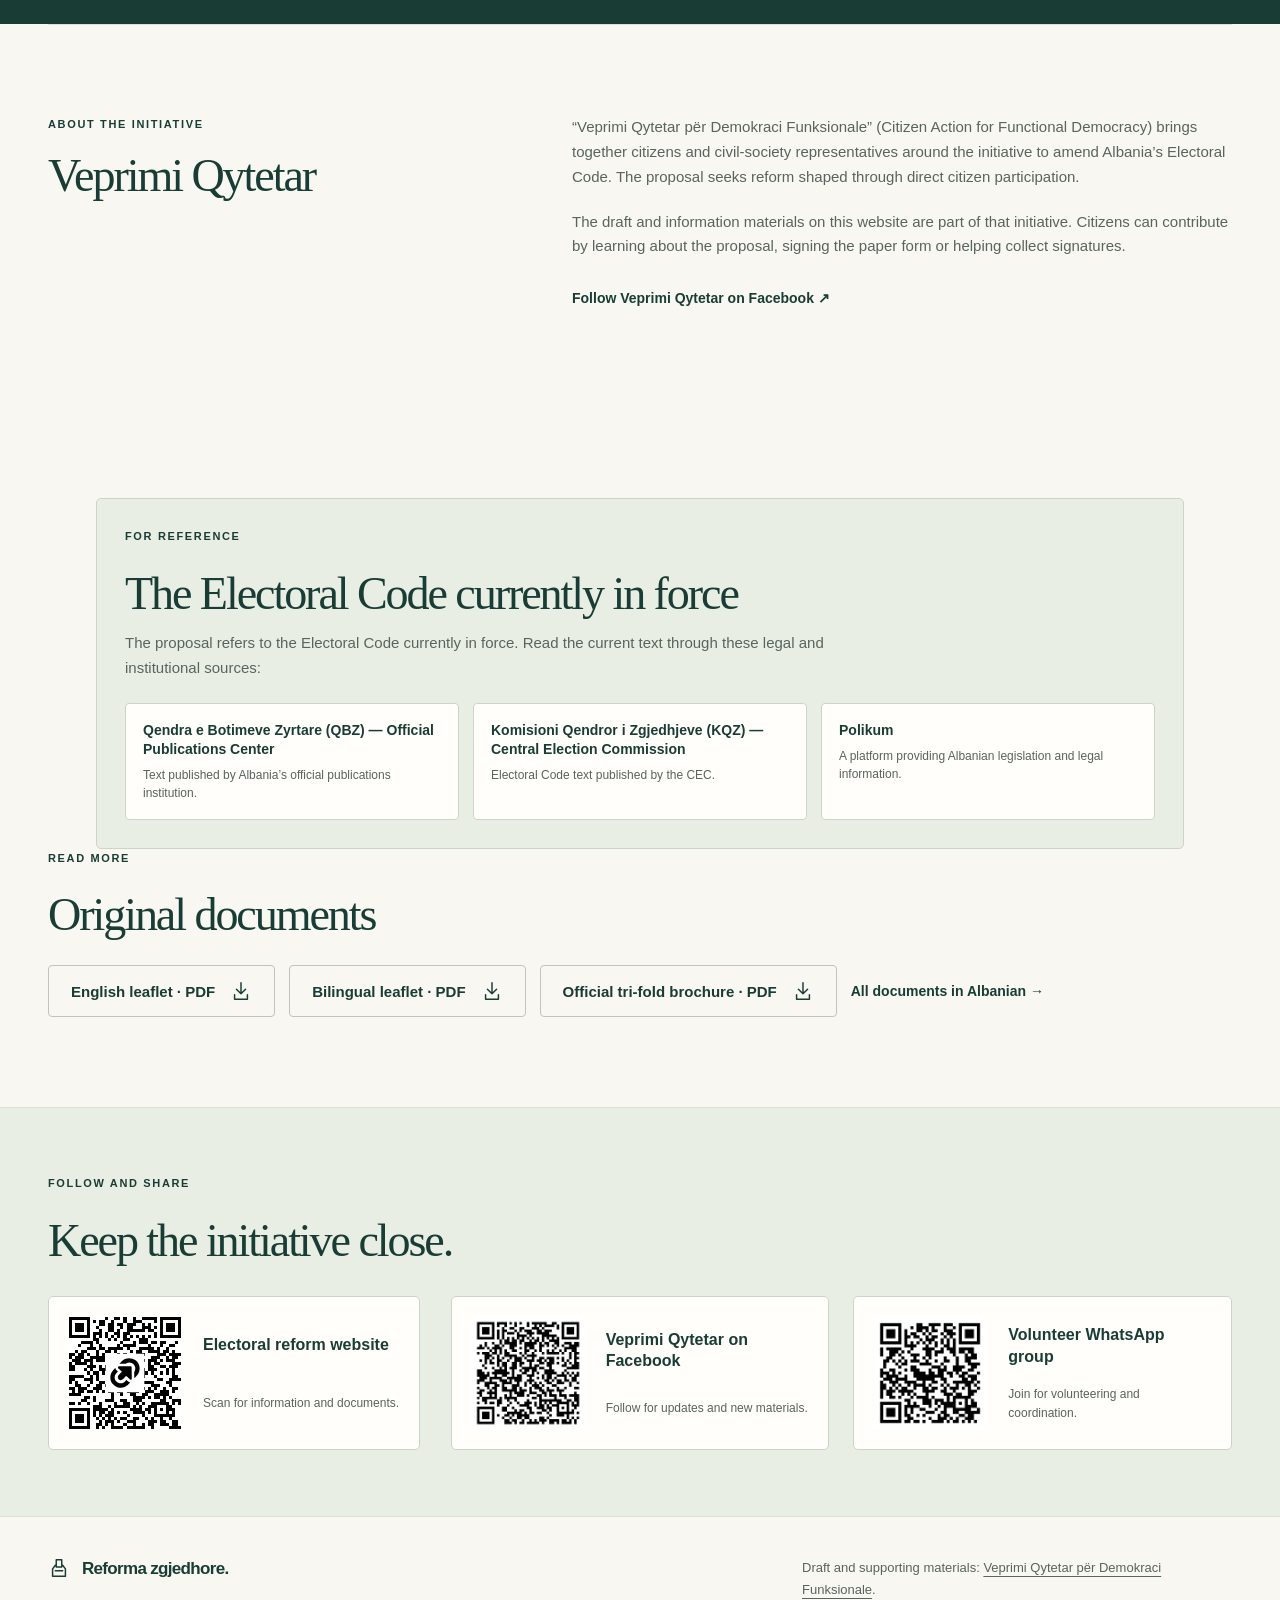
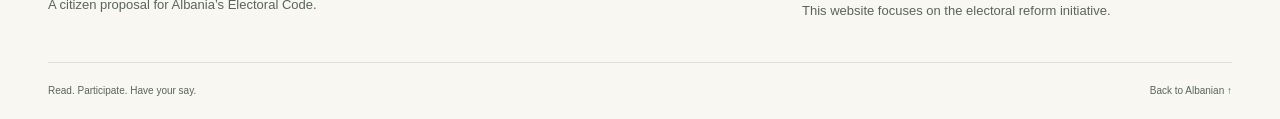
==== commit dc83396a: "feature: KZ new version of leaflet and main points" ====
--- a/en.html
+++ b/en.html
@@ -33,39 +33,33 @@
 </h2>
 <div class="english-grid">
 <article>
-<h3>Open lists and citizen candidates
-</h3>
-<p>Greater weight for preferential votes and citizen lists of independent candidates, creating opportunities to participate outside party structures.
-</p>
-</article>
-<article>
-<h3>Independent election administration
-</h3>
-<p>More professional election management, with training, certification and selection by lot.
-</p>
-</article>
-<article>
-<h3>Political finance and public resources
-</h3>
-<p>Stronger oversight of campaign finance, the use of public resources and electoral violations.
-</p>
-</article>
-<article>
-<h3>Voter registers and overseas voting
-</h3>
-<p>Improvements to voter registers, postal voting arrangements and digital electoral processes.
-</p>
-</article>
-<article>
-<h3>Accessible voting
-</h3>
-<p>Better access for voters with disabilities, including mobile ballot boxes and support services.
-</p>
-</article>
-<article>
-<h3>Citizen involvement
-</h3>
-<p>The initiative seeks reform shaped through participation by citizens and civil society. The full provisions are available in the Albanian draft.
+<h3>Fewer electoral districts and fully open lists
+</h3>
+<p>Reducing the number of electoral districts and using 100% open lists for members of Parliament and municipal councils.
+</p>
+</article>
+<article>
+<h3>Citizen lists with independent candidates
+</h3>
+<p>Giving citizens a way to enter the electoral contest through citizen lists with independent candidates.
+</p>
+</article>
+<article>
+<h3>Depoliticised election commissions and counting groups
+</h3>
+<p>Depoliticising and removing party control from election commissions and vote-counting groups.
+</p>
+</article>
+<article>
+<h3>Home voting for voters with disabilities
+</h3>
+<p>Creating the possibility of voting at home for voters with disabilities, under the proposed procedures.
+</p>
+</article>
+<article>
+<h3>Fewer opportunities for abuse and stronger penalties
+</h3>
+<p>Reducing the use of public assets, pressure on voters and illicit money, while strengthening penalties for violations.
 </p>
 </article>
 </div>
@@ -183,7 +177,7 @@
 </p>
 <h2>Original documents
 </h2>
-<div class="actions"><a class="button secondary" href="Veprimi_Qytetar_Leaflet_EN.pdf" download>English leaflet · PDF <svg class="icon" viewBox="0 0 24 24" fill="none" stroke="currentColor" stroke-width="1.6" stroke-linecap="round" stroke-linejoin="round" aria-hidden="true"><path d="M12 3v12m-5-5 5 5 5-5M5 16v5h14v-5"/></svg></a><a class="button secondary" href="Veprimi_Qytetar_Leaflets_AL_EN.pdf" download>Bilingual leaflet · PDF <svg class="icon" viewBox="0 0 24 24" fill="none" stroke="currentColor" stroke-width="1.6" stroke-linecap="round" stroke-linejoin="round" aria-hidden="true"><path d="M12 3v12m-5-5 5 5 5-5M5 16v5h14v-5"/></svg></a><a class="button secondary" href="Brochure%20Tri-Fold%20Layout.pdf" download>Tri-fold brochure layout · PDF <svg class="icon" viewBox="0 0 24 24" fill="none" stroke="currentColor" stroke-width="1.6" stroke-linecap="round" stroke-linejoin="round" aria-hidden="true"><path d="M12 3v12m-5-5 5 5 5-5M5 16v5h14v-5"/></svg></a><a class="text-link" href="index.html#dokumente">All documents in Albanian →</a>
+<div class="actions"><a class="button secondary" href="Veprimi_Qytetar_Leaflet_EN.pdf" download>English leaflet · PDF <svg class="icon" viewBox="0 0 24 24" fill="none" stroke="currentColor" stroke-width="1.6" stroke-linecap="round" stroke-linejoin="round" aria-hidden="true"><path d="M12 3v12m-5-5 5 5 5-5M5 16v5h14v-5"/></svg></a><a class="button secondary" href="Veprimi_Qytetar_Leaflets_AL_EN.pdf" download>Bilingual leaflet · PDF <svg class="icon" viewBox="0 0 24 24" fill="none" stroke="currentColor" stroke-width="1.6" stroke-linecap="round" stroke-linejoin="round" aria-hidden="true"><path d="M12 3v12m-5-5 5 5 5-5M5 16v5h14v-5"/></svg></a><a class="button secondary" href="Broshure-Tri-Fold.pdf" download>Official tri-fold brochure · PDF <svg class="icon" viewBox="0 0 24 24" fill="none" stroke="currentColor" stroke-width="1.6" stroke-linecap="round" stroke-linejoin="round" aria-hidden="true"><path d="M12 3v12m-5-5 5 5 5-5M5 16v5h14v-5"/></svg></a><a class="text-link" href="index.html#dokumente">All documents in Albanian →</a>
 </div>
 </section>
 <section class="qr-section" aria-labelledby="qr-title">
--- a/assets/style.css
+++ b/assets/style.css
@@ -68,6 +68,7 @@
 .delivery-options a{overflow-wrap:anywhere}
 @media(max-width:600px){.delivery-options{padding:22px 18px}.delivery-options li{font-size:14px}}
 @media(max-width:900px){.current-code ul{grid-template-columns:1fr}}
+@media(min-width:1101px){.feature-grid{grid-template-columns:repeat(3,1fr)}}
 .four-steps{grid-template-columns:repeat(4,1fr)}
 .form-guidance{margin-top:34px;padding:30px;background:var(--paper);border:2px solid var(--accent);border-radius:6px;box-shadow:6px 6px 0 rgba(180,59,41,.1)}
 .guidance-heading{display:flex;align-items:flex-start;gap:16px;padding-bottom:22px;margin-bottom:4px;border-bottom:1px solid #e7c5bc}
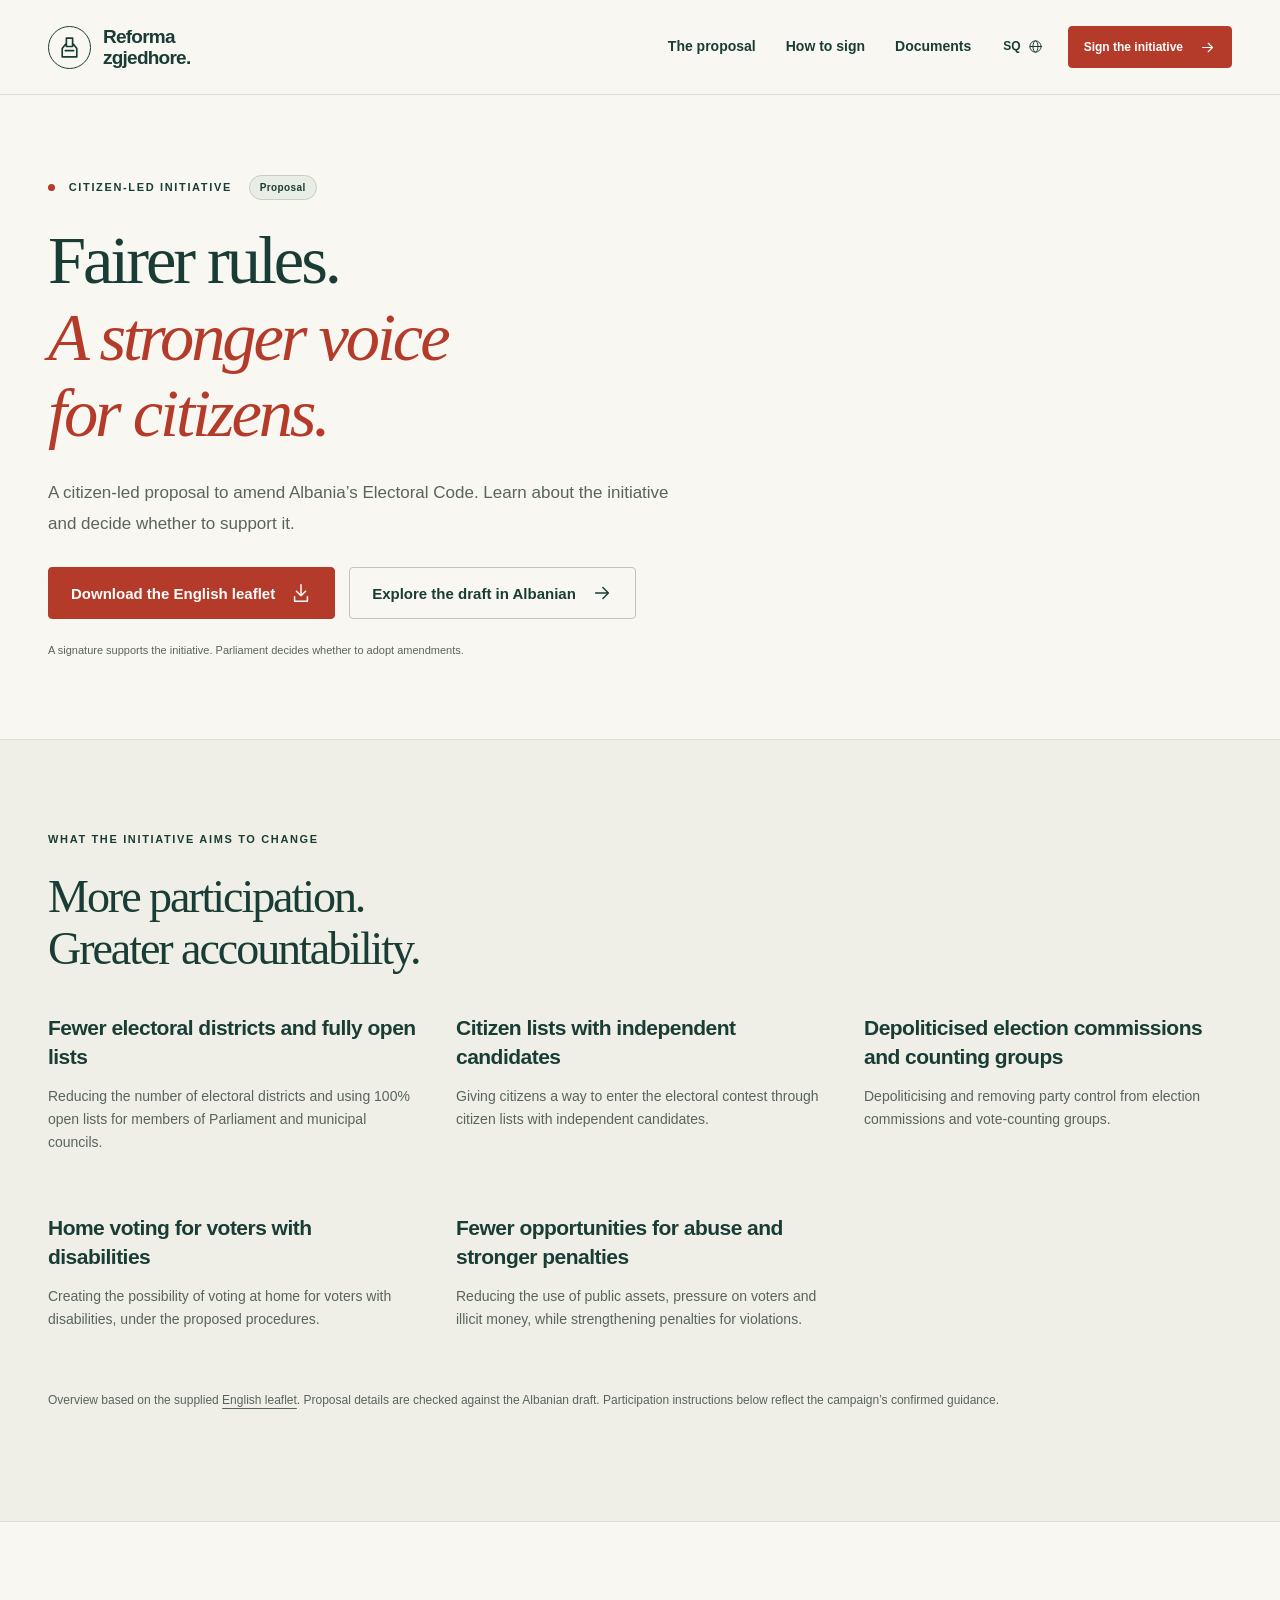
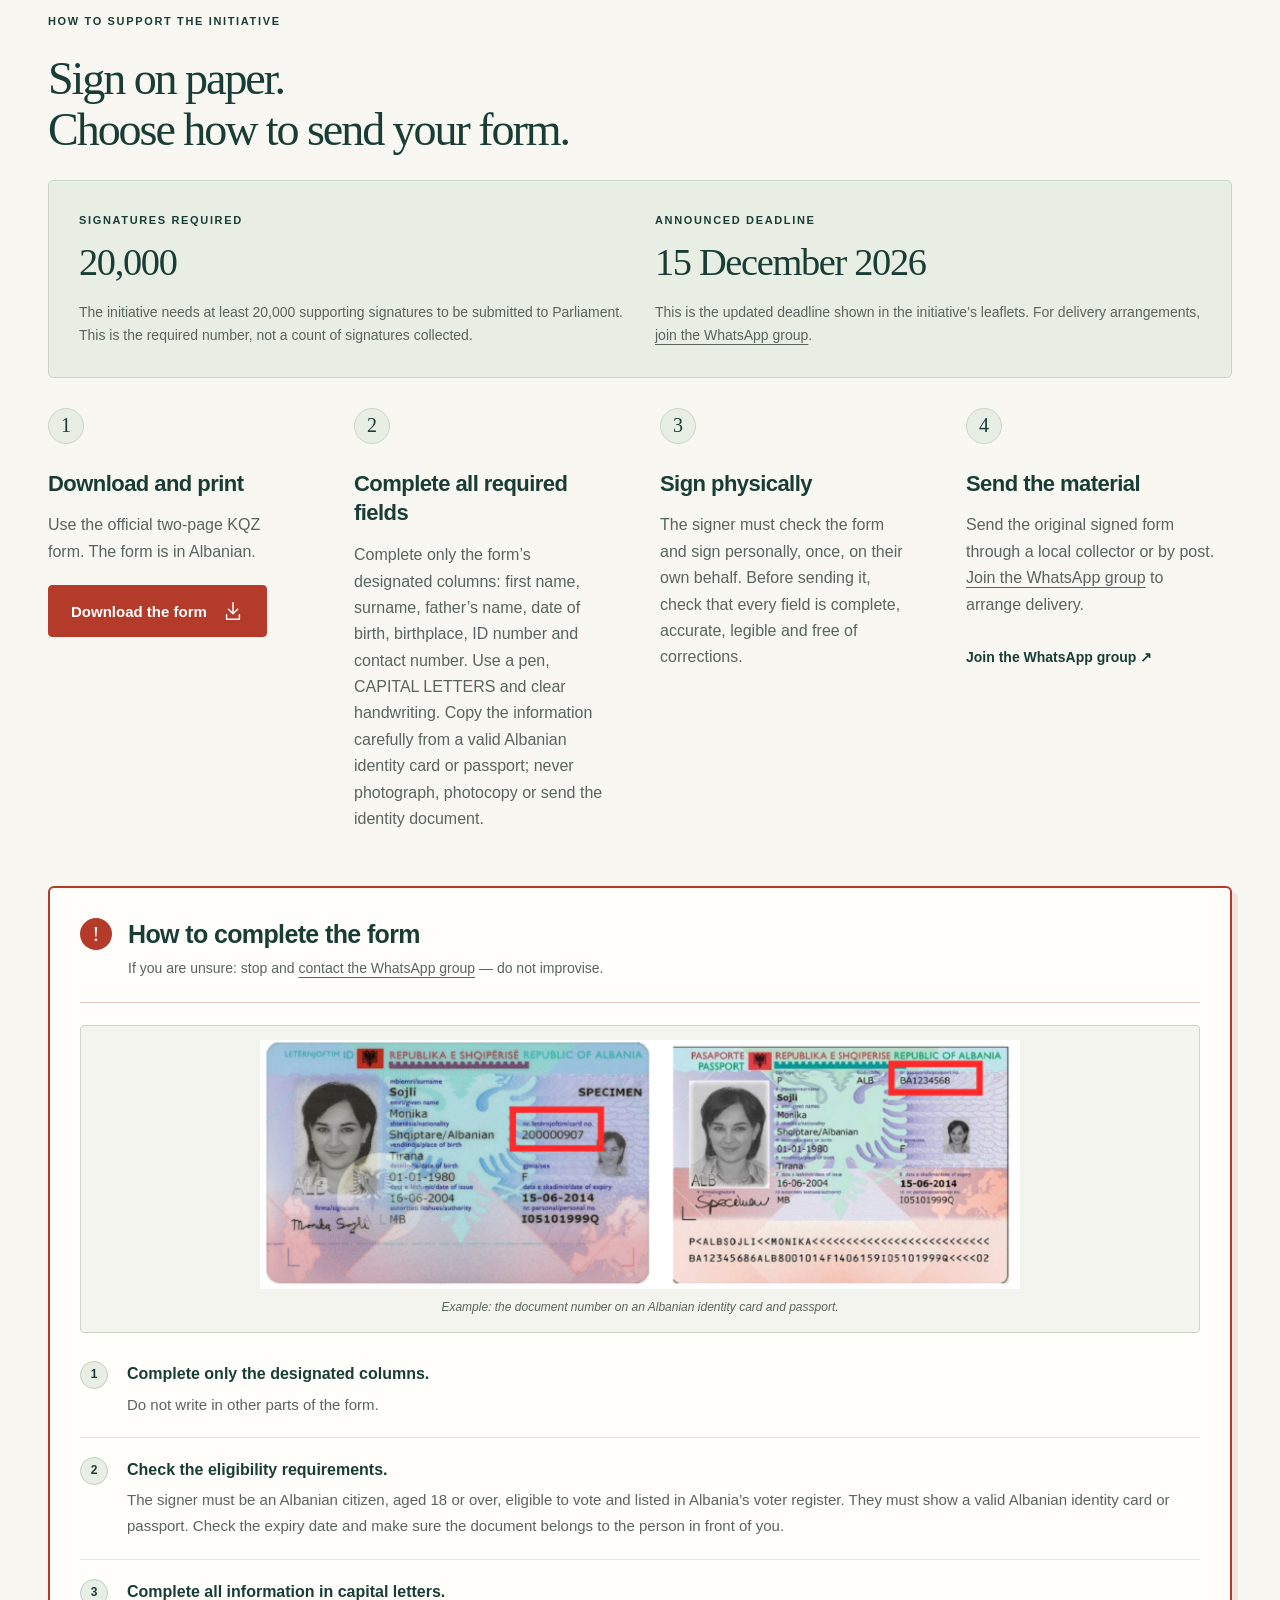
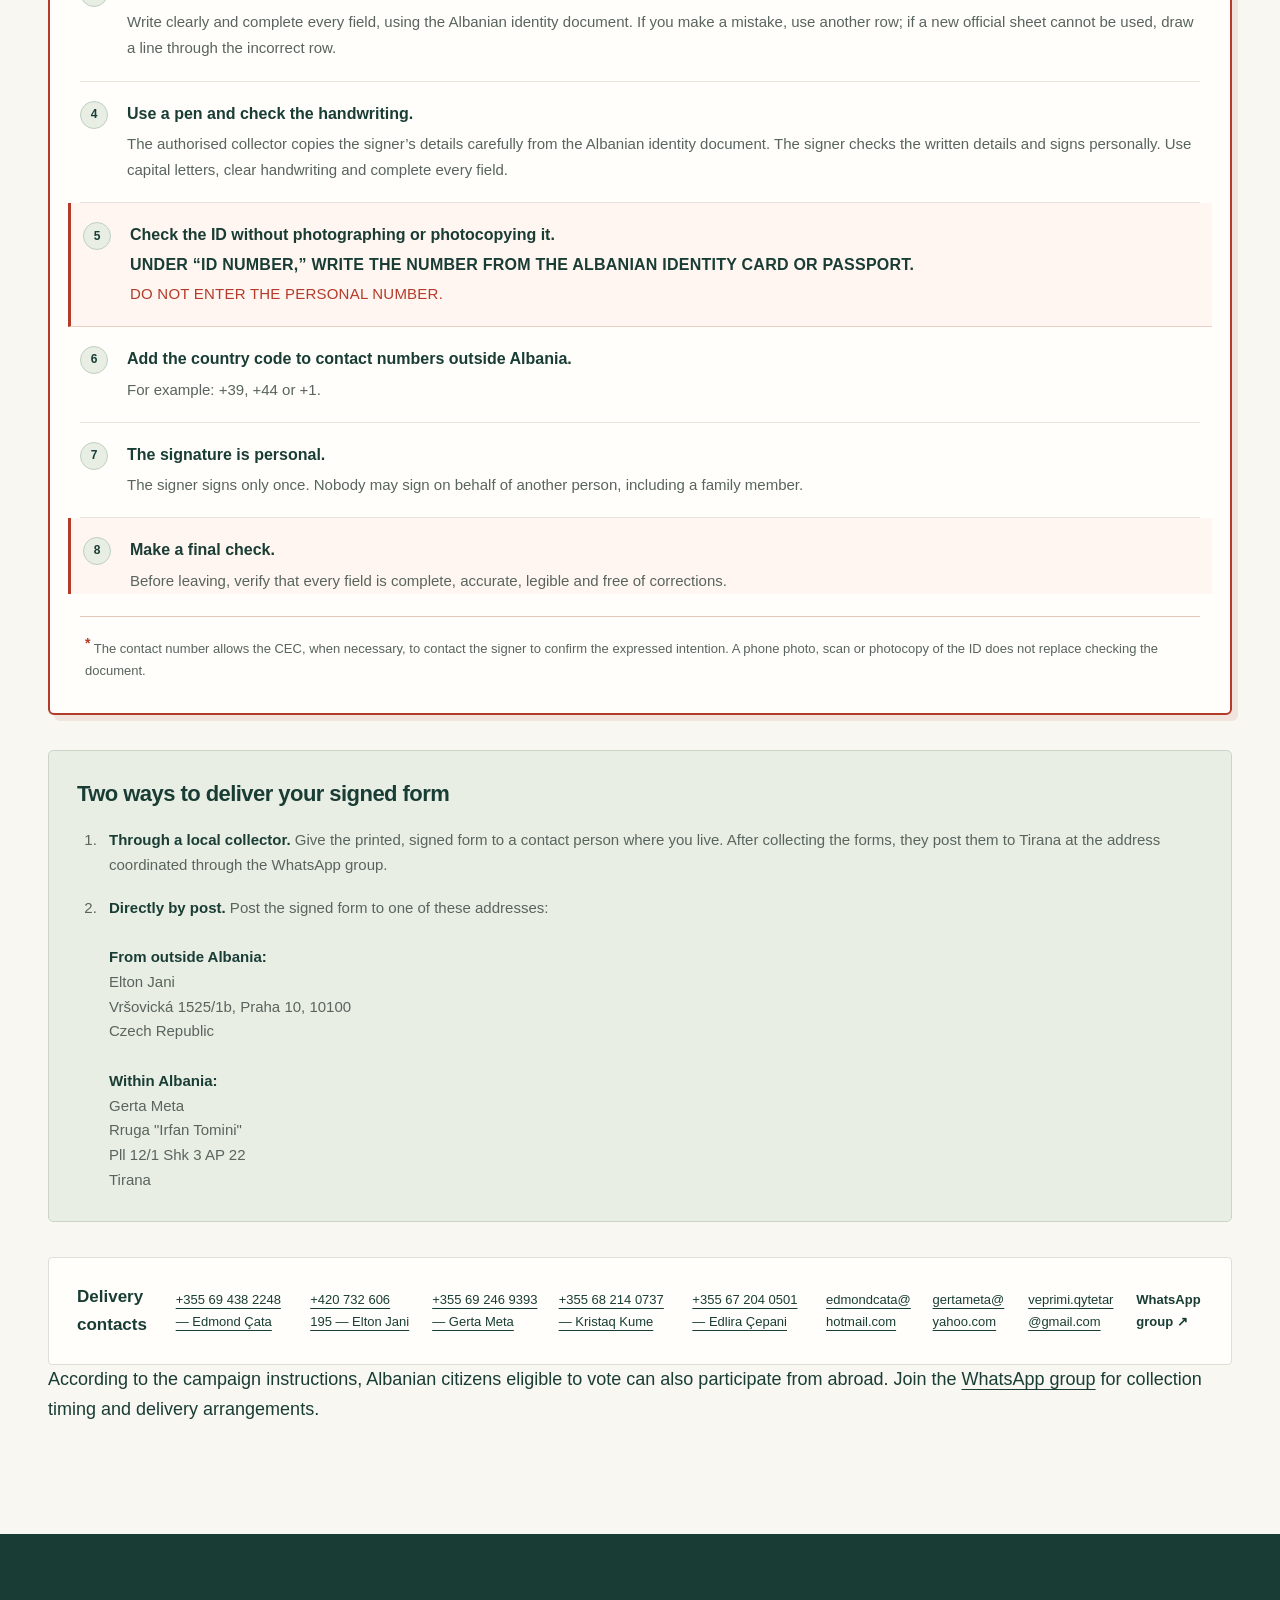
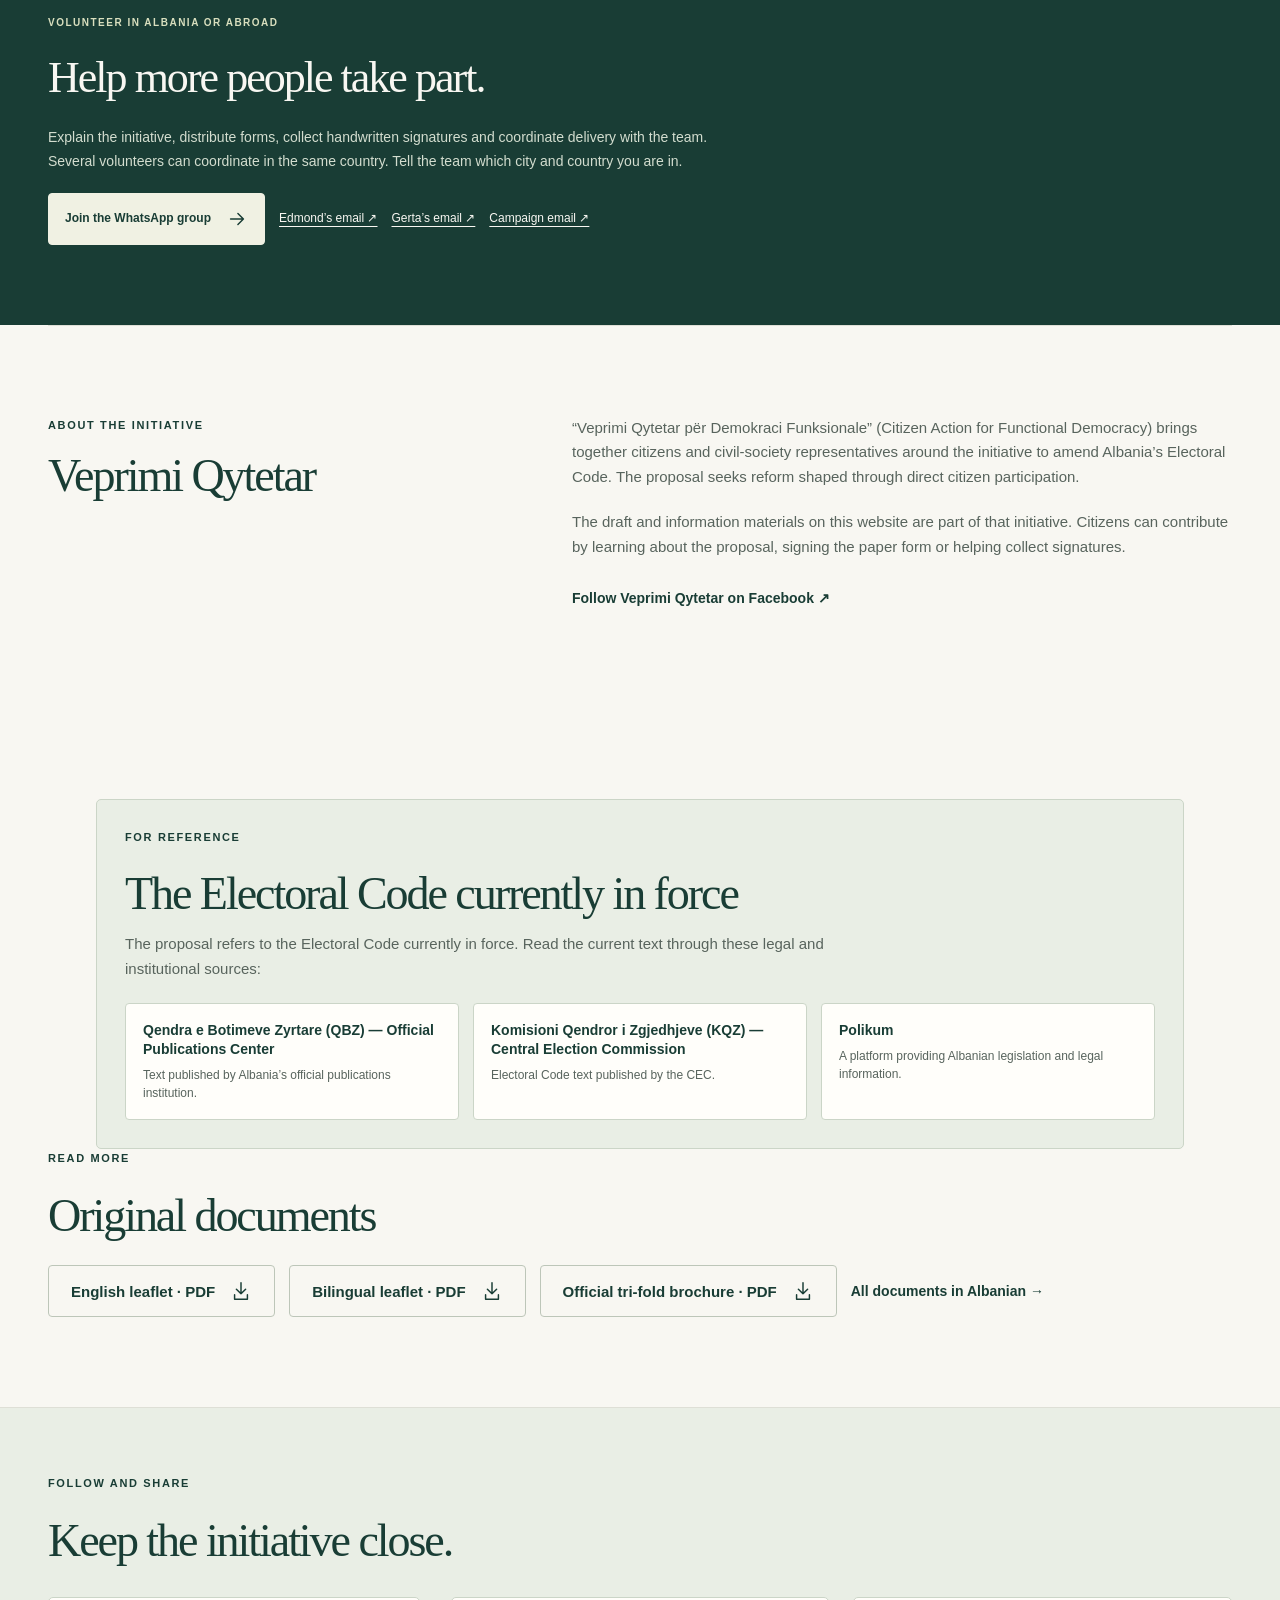
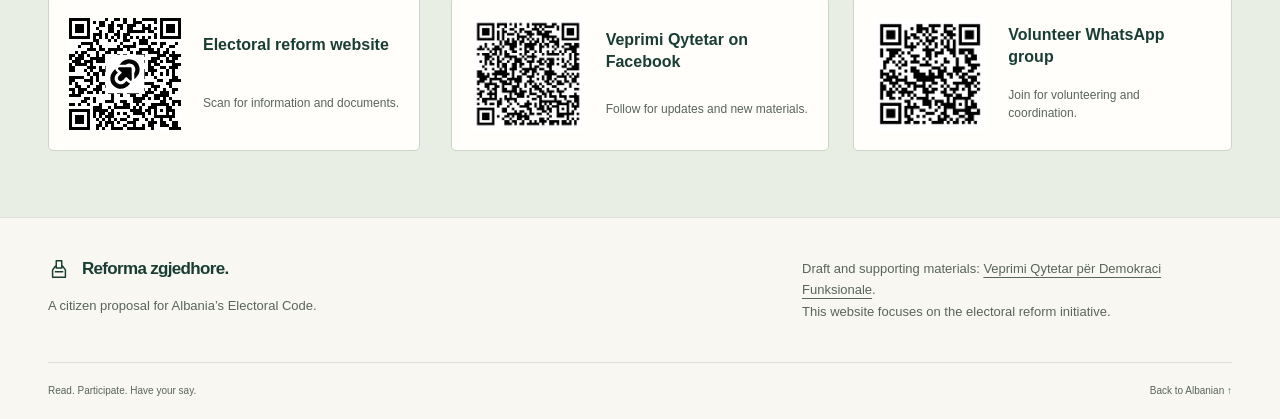
==== commit 98a15d09: "add: physical address email contacts" ====
--- a/en.html
+++ b/en.html
@@ -129,10 +129,19 @@
 <h3 id="delivery-title">Two ways to deliver your signed form</h3>
 <ol>
 <li><strong>Through a local collector.</strong> Give the printed, signed form to a contact person where you live. After collecting the forms, they post them to Tirana at the address coordinated through the WhatsApp group.</li>
-<li><strong>Directly by post.</strong> Post the signed form to Albania yourself. <a href="https://chat.whatsapp.com/KWXbIFQDmuu4qSU68XajHm" target="_blank" rel="noopener">Join the WhatsApp group</a> for the postal address and delivery arrangements.</li>
+<li><strong>Directly by post.</strong> Post the signed form to one of these addresses:<br><br>
+<strong>From outside Albania:</strong><br>
+Elton Jani<br>
+Vršovická 1525/1b, Praha 10, 10100<br>
+Czech Republic<br><br>
+<strong>Within Albania:</strong><br>
+Gerta Meta<br>
+Rruga "Irfan Tomini"<br>
+Pll 12/1 Shk 3 AP 22<br>
+Tirana</li>
 </ol>
 </section>
-<div class="contact-strip"><strong>Edmond Cata</strong><a href="tel:+355694382248">+355 694382248</a><a href="mailto:edmondcata@hotmail.com">edmondcata@hotmail.com</a><a class="contact-whatsapp" href="https://chat.whatsapp.com/KWXbIFQDmuu4qSU68XajHm" target="_blank" rel="noopener">WhatsApp group ↗</a>
+<div class="contact-strip"><strong>Delivery contacts</strong><a href="tel:+355694382248">+355 69 438 2248 — Edmond Çata</a><a href="tel:+420732606195">+420 732 606 195 — Elton Jani</a><a href="tel:+355692469393">+355 69 246 9393 — Gerta Meta</a><a href="tel:+355682140737">+355 68 214 0737 — Kristaq Kume</a><a href="tel:+355672040501">+355 67 204 0501 — Edlira Çepani</a><a href="mailto:edmondcata@hotmail.com">edmondcata@hotmail.com</a><a href="mailto:gertameta@yahoo.com">gertameta@yahoo.com</a><a href="mailto:veprimi.qytetar@gmail.com">veprimi.qytetar@gmail.com</a><a class="contact-whatsapp" href="https://chat.whatsapp.com/KWXbIFQDmuu4qSU68XajHm" target="_blank" rel="noopener">WhatsApp group ↗</a>
 </div>
 <p>According to the campaign instructions, Albanian citizens eligible to vote can also participate from abroad. Join the <a href="https://chat.whatsapp.com/KWXbIFQDmuu4qSU68XajHm" target="_blank" rel="noopener">WhatsApp group</a> for collection timing and delivery arrangements.
 </p>
@@ -145,7 +154,7 @@
 </h2>
 <p class="english-volunteer-copy">Explain the initiative, distribute forms, collect handwritten signatures and coordinate delivery with the team. Several volunteers can coordinate in the same country. Tell the team which city and country you are in.
 </p>
-<div class="actions"><a class="button light" href="https://chat.whatsapp.com/KWXbIFQDmuu4qSU68XajHm" target="_blank" rel="noopener">Join the WhatsApp group <svg class="icon" viewBox="0 0 24 24" fill="none" stroke="currentColor" stroke-width="1.6" stroke-linecap="round" stroke-linejoin="round" aria-hidden="true"><path d="M5 12h14m-6-6 6 6-6 6"/></svg></a><a class="email-light" href="mailto:edmondcata@hotmail.com?subject=Electoral%20reform%20volunteer">Or contact by email ↗</a>
+<div class="actions"><a class="button light" href="https://chat.whatsapp.com/KWXbIFQDmuu4qSU68XajHm" target="_blank" rel="noopener">Join the WhatsApp group <svg class="icon" viewBox="0 0 24 24" fill="none" stroke="currentColor" stroke-width="1.6" stroke-linecap="round" stroke-linejoin="round" aria-hidden="true"><path d="M5 12h14m-6-6 6 6-6 6"/></svg></a><a class="email-light" href="mailto:edmondcata@hotmail.com?subject=Electoral%20reform%20volunteer">Edmond’s email ↗</a><a class="email-light" href="mailto:gertameta@yahoo.com?subject=Electoral%20reform%20volunteer">Gerta’s email ↗</a><a class="email-light" href="mailto:veprimi.qytetar@gmail.com?subject=Electoral%20reform%20volunteer">Campaign email ↗</a>
 </div>
 </div>
 </section>
--- a/assets/style.css
+++ b/assets/style.css
@@ -1,4 +1,4 @@
-:root{--ink:#193d35;--muted:#58645d;--cream:#f8f7f2;--paper:#fffefa;--line:#dedfd6;--accent:#b43b29;--mint:#e9eee5;--serif:Georgia,'Times New Roman',serif;--sans:Arial,Helvetica,sans-serif}*{box-sizing:border-box}html{scroll-behavior:auto;scroll-padding-top:110px}body{margin:0;background:var(--cream);color:var(--ink);font-family:var(--sans);font-size:16px;line-height:1.65;-webkit-font-smoothing:antialiased}a{color:inherit;text-underline-offset:4px}a:hover{color:var(--accent)}button,a,summary{-webkit-tap-highlight-color:transparent}a:focus-visible,button:focus-visible,summary:focus-visible{outline:3px solid var(--accent);outline-offset:5px}h1,h2,h3,p{margin-top:0}h1,h2{font-weight:400;letter-spacing:-.045em;line-height:1.12;font-family:var(--serif)}h1{font-size:clamp(46px,5.35vw,76px);margin-bottom:26px}h2{font-size:clamp(36px,3.6vw,50px);margin-bottom:24px}h3{line-height:1.35;letter-spacing:-.025em;font-size:21px;margin-bottom:14px}p{margin-bottom:20px}em{color:var(--accent);font-weight:400}svg{flex-shrink:0}.icon{width:22px;height:22px;vertical-align:middle}.container{width:min(1200px,calc(100% - 96px));margin-inline:auto}.eyebrow{font-size:11px;letter-spacing:.15em;font-weight:700;line-height:1.7;margin-bottom:22px}.status-dot{display:inline-block;background:var(--accent);width:7px;height:7px;border-radius:50%;margin-right:9px}.pill{display:inline-block;margin-left:12px;border:1px solid #c6cdc2;background:var(--mint);padding:3px 10px;border-radius:30px;letter-spacing:.04em;font-size:10px}.site-header{position:sticky;top:0;z-index:20;border-bottom:1px solid var(--line);background:rgba(248,247,242,.98)}.header-inner{display:flex;align-items:center;justify-content:space-between;gap:32px;min-height:94px}.brand{display:flex;align-items:center;gap:12px;text-decoration:none;font-size:19px;line-height:1.12;font-weight:700;letter-spacing:-.04em}.brand-second{display:block}.brand-mark{display:grid;place-items:center;border:1px solid var(--ink);width:43px;height:43px;border-radius:50%}.brand-mark .icon{width:25px;height:25px}nav{display:flex;align-items:center;gap:30px;margin-left:auto}nav a{font-size:13px;text-decoration:none;font-weight:600;padding-block:12px}.header-actions{display:flex;align-items:center;gap:25px}.language{display:flex;align-items:center;gap:7px;font-size:12px;font-weight:700;text-decoration:none}.language .icon{width:15px;height:15px}.button{display:inline-flex;align-items:center;justify-content:center;gap:15px;min-height:52px;background:var(--accent);border:1px solid var(--accent);border-radius:4px;padding:13px 22px;color:white;text-decoration:none;font-size:14px;font-weight:600;line-height:1.4;transition:background .18s,color .18s}.button:hover{background:#922e20;border-color:#922e20;color:#fff}.button.small{min-height:42px;padding:10px 15px;font-size:12px;gap:16px}.button.small .icon{width:17px;height:17px}.button.secondary{color:var(--ink);border-color:#bdc6b9;background:transparent}.button.secondary:hover{background:var(--mint)}.actions{display:flex;gap:14px;flex-wrap:wrap;align-items:center}.hero{display:grid;grid-template-columns:1.1fr 1fr;align-items:center;gap:38px;padding-block:78px 74px}.hero-description{max-width:470px;font-size:17px;line-height:1.8;color:var(--muted);margin-bottom:28px}.hero-note{font-size:11px;max-width:450px;color:var(--muted);margin-top:22px;margin-bottom:0}.hero-art{height:470px;position:relative;display:flex;align-items:center;justify-content:center;isolation:isolate;overflow:hidden;background:var(--mint);border-radius:48% 48% 8px 8px}.orbit{position:absolute;border:1px solid #cfd7ca;border-radius:50%;z-index:-1;left:50%;top:51%;transform:translate(-50%,-50%);width:430px;height:430px}.orbit-two{width:335px;height:335px}.art-label{position:absolute;top:35px;left:0;width:100%;text-align:center;font-size:9px;letter-spacing:.22em;font-weight:700}.paper{background:var(--paper);border:1px solid #e1dfd3;width:290px;min-height:325px;padding:32px 26px;transform:rotate(-8deg);box-shadow:8px 13px 0 #193d3509,0 15px 25px #193d350d}.paper-heading{font-family:var(--serif);font-size:31px;line-height:1.12;margin-bottom:25px;letter-spacing:-.045em}.paper-row{display:flex;align-items:center;gap:10px;font-size:11px;margin-block:12px}.checkbox{border:1px solid #9daa98;width:24px;height:24px;display:grid;place-items:center;font-size:24px;line-height:1;color:var(--accent)}.paper-rule{border-top:1px solid var(--line);margin-top:25px}.paper-signature{font-family:var(--serif);display:block;font-style:italic;font-size:23px;margin-top:10px;color:var(--accent)}.art-stamp{background:var(--accent);color:var(--paper);border-radius:50%;width:110px;height:110px;position:absolute;right:18px;bottom:83px;transform:rotate(12deg);outline:1px dashed #fff8;outline-offset:-7px;display:flex;flex-direction:column;justify-content:center;align-items:center;line-height:1.8;font-size:9px;letter-spacing:.12em}.art-stamp strong{font-size:13px;letter-spacing:.02em}.art-stamp span{font-size:8px}.art-caption{display:flex;gap:12px;align-items:center;position:absolute;bottom:23px;left:25px;font-size:10px}.caption-line{width:22px;height:1px;background:var(--ink)}.principles{border-block:1px solid var(--line)}.principles .container{display:flex;justify-content:space-between;gap:20px;padding-block:21px;font-size:12px}.principles a{font-weight:700;text-decoration:none}.section{padding-block:90px}.section-heading{display:flex;align-items:flex-end;justify-content:space-between;gap:70px;margin-bottom:40px}.section-heading h2{margin-bottom:0}.section-heading>p{width:330px;max-width:100%;color:var(--muted);font-size:14px;margin-bottom:4px}.section-heading .eyebrow{margin-bottom:16px}.feature-grid{display:grid;grid-template-columns:repeat(4,1fr);gap:18px}.feature{background:var(--paper);border:1px solid var(--line);padding:25px 23px;display:flex;flex-direction:column;border-radius:5px}.feature-top{display:flex;align-items:center;justify-content:space-between;margin-bottom:40px}.feature-top .icon{width:30px;height:30px}.feature-top span{font-size:11px;color:#6b756b}.feature h3{font-size:21px;min-height:57px}.feature p{font-size:13px;color:var(--muted);line-height:1.8;flex:1}.text-link{display:inline-flex;align-items:center;gap:12px;font-size:12px;font-weight:700;text-decoration:none;padding-block:8px}.text-link .icon{width:17px;height:17px}.details-section{background:#efefe8;border-block:1px solid var(--line)}.detail-layout{display:grid;grid-template-columns:1fr 1.85fr;gap:75px}.detail-intro{align-self:start;position:sticky;top:135px}.detail-intro p{font-size:14px;color:var(--muted)}.detail-intro .eyebrow{color:var(--ink);font-size:11px}.detail-intro .source-note{font-size:12px}.topic-list{border-top:1px solid #cbd1c4}details{border-bottom:1px solid #cbd1c4;scroll-margin-top:115px}summary{cursor:pointer;list-style:none;display:flex;gap:20px;align-items:center;padding:23px 0;line-height:1.45}summary::-webkit-details-marker{display:none}summary:hover{color:var(--accent)}.topic-number{align-self:flex-start;font-size:10px;letter-spacing:.05em;padding-top:5px;color:var(--muted)}summary strong{font-size:16px;font-weight:600}.topic-summary{display:block;font-size:12px;color:var(--muted);margin-top:5px}.expand{margin-left:auto;align-self:flex-start;font-size:23px;font-weight:400;line-height:1;min-width:24px;text-align:center}.topic .expand{padding-top:2px}details[open]>.summary,details[open]>summary{color:var(--accent)}details[open]>summary .expand{transform:rotate(45deg)}.detail-content{font-size:14px;color:#435149;padding:0 0 24px 34px;line-height:1.85}.detail-content p:last-child{margin-bottom:0}.detail-content dl{margin:20px 0}.detail-content dt{font-size:11px;text-transform:uppercase;letter-spacing:.07em;font-weight:700;color:var(--ink)}.detail-content dd{margin:2px 0 12px}.reference{font-size:11px;border-top:1px solid #d2d6cb;padding-top:16px;line-height:1.8}.detail-content>a{font-size:12px}.sign-sequence{border-block:1px solid var(--line);padding:18px 0;font-size:13px;font-weight:600;word-spacing:.05em;margin-bottom:35px}.steps{display:grid;grid-template-columns:repeat(3,1fr);gap:40px}.step{padding-right:15px}.step-number{display:grid;place-items:center;width:36px;height:36px;background:var(--mint);border:1px solid #cbd5c7;border-radius:50%;margin-bottom:25px;font-family:var(--serif);font-size:20px}.step h3{font-size:22px}.step p{font-size:14px;color:var(--muted)}.step .small-note{font-size:12px}.file-caption{display:block;color:var(--muted);font-size:10px;margin-top:10px}.contact-strip{display:flex;align-items:center;justify-content:space-between;gap:20px;padding:25px 28px;border:1px solid var(--line);border-radius:4px;background:var(--paper);margin-top:35px;font-size:13px}.contact-strip .eyebrow{display:block;font-size:9px;margin-bottom:6px}.contact-strip strong{display:block;font-size:17px}.contact-strip a{overflow-wrap:anywhere}.contact-whatsapp{text-decoration:none;font-weight:700}.diaspora-note{display:flex;align-items:flex-start;gap:20px;margin-top:30px;padding:25px 28px;background:#eeefe8;border-radius:4px}.diaspora-note .icon{margin-top:3px;width:27px;height:27px}.diaspora-note h3{font-size:16px;margin-bottom:8px}.diaspora-note p{font-size:13px;color:var(--muted);margin:0}.volunteer-section{background:var(--ink);color:var(--cream);padding-block:80px}.volunteer-layout{display:grid;grid-template-columns:1.45fr 1fr;gap:100px}.volunteer-section h2{font-size:44px}.volunteer-section em{color:#d9dfbe}.volunteer-section p{color:#d3ddcf;font-size:14px}.volunteer-section .eyebrow{font-size:10px;color:#d9dfbe}.volunteer-section .volunteer-lead{font-size:18px;color:var(--cream);font-weight:600;margin-bottom:13px}.button.light{background:#f0f1e3;color:var(--ink);border-color:#f0f1e3;font-size:12px;padding-inline:16px}.button.light:hover{background:#dce4c9}.email-light{font-size:12px;color:var(--cream)}.email-light:hover{color:#d9dfbe}.volunteer-section .volunteer-contact{font-size:10px;margin-top:20px;margin-bottom:0}.volunteer-tasks{align-self:center}.volunteer-task{display:flex;align-items:flex-start;gap:15px;padding:17px 0;border-bottom:1px solid #ffffff26}.volunteer-task:last-child{border:0}.volunteer-task .icon{color:#d9dfbe;width:19px;height:19px;margin-top:3px}.volunteer-task h3{font-size:16px;margin-bottom:5px}.volunteer-task p{font-size:12px;margin:0}.faq-layout{display:grid;grid-template-columns:1fr 1.85fr;gap:75px}.faq-layout>div>p:not(.eyebrow){color:var(--muted);font-size:14px}.faq-list{border-top:1px solid var(--line)}.faq-list summary{font-size:15px;font-weight:600;padding-block:22px}.faq-list .detail-content{padding-left:0}.documents-section{background:#efefe8;border-block:1px solid var(--line)}.document-grid{display:grid;grid-template-columns:repeat(2,1fr);gap:14px}.document{display:flex;align-items:center;gap:19px;padding:25px;background:var(--paper);border:1px solid #d7dacf;border-radius:4px;text-decoration:none;transition:border-color .18s}.document:hover{color:var(--ink);border-color:var(--accent)}.document>span:nth-child(2){flex:1}.document> .icon{width:17px;height:17px}.document-icon{width:42px;height:52px;display:grid;place-items:center;background:var(--mint);border-radius:3px}.document-icon .icon{width:24px;height:24px}.document-meta{font-size:9px;letter-spacing:.07em;text-transform:uppercase;color:var(--muted)}.document h3{font-size:17px;margin:4px 0}.document p{font-size:11px;margin:0;color:var(--muted)}.featured-document{border-color:#ba604f;background:#fcf4ec}.featured-document .document-icon{background:#f2dfd2;color:var(--accent)}.document-note{font-size:11px;line-height:1.8;color:var(--muted);margin-top:20px;max-width:820px}.further-reading{border-top:1px solid #cbd1c4;margin-top:40px;padding-top:30px}.further-reading h3{font-size:17px;margin-bottom:7px}.further-reading p{font-size:12px;color:var(--muted)}.further-reading a{display:block;font-size:12px;margin-top:12px;width:fit-content}.closing{display:flex;align-items:center;justify-content:space-between;gap:30px;padding-block:55px}.closing h2{font-size:36px;margin:0}footer{border-top:1px solid var(--line);font-size:12px}.footer-main{display:flex;justify-content:space-between;gap:60px;padding-block:40px}.footer-main .brand{font-size:17px;margin-bottom:15px}.footer-main p{font-size:11px;color:var(--muted);margin:0}.footer-main .attribution{max-width:430px}.footer-bottom{border-top:1px solid var(--line);display:flex;justify-content:space-between;gap:20px;padding-block:20px;font-size:10px;color:var(--muted)}.footer-bottom a{text-decoration:none}.skip-link{position:fixed;left:20px;top:-80px;padding:12px 20px;background:var(--ink);color:white;z-index:50}.skip-link:focus{top:12px}.menu-toggle{display:none;font:inherit;background:none;border:1px solid var(--line);padding:8px 12px;border-radius:4px;color:var(--ink);cursor:pointer}.menu-toggle[hidden]{display:none}.english-hero{padding-block:80px}.english-hero .hero-description{max-width:650px}.english-grid{display:grid;grid-template-columns:repeat(3,1fr);gap:40px;margin-block:40px}.english-grid p{font-size:14px;color:var(--muted)}.english-volunteer-copy{max-width:660px}.source-note{font-size:12px;color:var(--muted)}
+:root{--ink:#193d35;--muted:#58645d;--cream:#f8f7f2;--paper:#fffefa;--line:#dedfd6;--accent:#b43b29;--mint:#e9eee5;--serif:Georgia,'Times New Roman',serif;--sans:Arial,Helvetica,sans-serif}*{box-sizing:border-box}html{scroll-behavior:auto;scroll-padding-top:110px}body{margin:0;background:var(--cream);color:var(--ink);font-family:var(--sans);font-size:16px;line-height:1.65;-webkit-font-smoothing:antialiased}a{color:inherit;text-underline-offset:4px}a:hover{color:var(--accent)}button,a,summary{-webkit-tap-highlight-color:transparent}a:focus-visible,button:focus-visible,summary:focus-visible{outline:3px solid var(--accent);outline-offset:5px}h1,h2,h3,p{margin-top:0}h1,h2{font-weight:400;letter-spacing:-.045em;line-height:1.12;font-family:var(--serif)}h1{font-size:clamp(46px,5.35vw,76px);margin-bottom:26px}h2{font-size:clamp(36px,3.6vw,50px);margin-bottom:24px}h3{line-height:1.35;letter-spacing:-.025em;font-size:21px;margin-bottom:14px}p{margin-bottom:20px}em{color:var(--accent);font-weight:400}svg{flex-shrink:0}.icon{width:22px;height:22px;vertical-align:middle}.container{width:min(1200px,calc(100% - 96px));margin-inline:auto}.eyebrow{font-size:11px;letter-spacing:.15em;font-weight:700;line-height:1.7;margin-bottom:22px}.status-dot{display:inline-block;background:var(--accent);width:7px;height:7px;border-radius:50%;margin-right:9px}.pill{display:inline-block;margin-left:12px;border:1px solid #c6cdc2;background:var(--mint);padding:3px 10px;border-radius:30px;letter-spacing:.04em;font-size:10px}.site-header{position:sticky;top:0;z-index:20;border-bottom:1px solid var(--line);background:rgba(248,247,242,.98)}.header-inner{display:flex;align-items:center;justify-content:space-between;gap:32px;min-height:94px}.brand{display:flex;align-items:center;gap:12px;text-decoration:none;font-size:19px;line-height:1.12;font-weight:700;letter-spacing:-.04em}.brand-second{display:block}.brand-mark{display:grid;place-items:center;border:1px solid var(--ink);width:43px;height:43px;border-radius:50%}.brand-mark .icon{width:25px;height:25px}nav{display:flex;align-items:center;gap:30px;margin-left:auto}nav a{font-size:13px;text-decoration:none;font-weight:600;padding-block:12px}.header-actions{display:flex;align-items:center;gap:25px}.language{display:flex;align-items:center;gap:7px;font-size:12px;font-weight:700;text-decoration:none}.language .icon{width:15px;height:15px}.button{display:inline-flex;align-items:center;justify-content:center;gap:15px;min-height:52px;background:var(--accent);border:1px solid var(--accent);border-radius:4px;padding:13px 22px;color:white;text-decoration:none;font-size:14px;font-weight:600;line-height:1.4;transition:background .18s,color .18s}.button:hover{background:#922e20;border-color:#922e20;color:#fff}.button.small{min-height:42px;padding:10px 15px;font-size:12px;gap:16px}.button.small .icon{width:17px;height:17px}.button.secondary{color:var(--ink);border-color:#bdc6b9;background:transparent}.button.secondary:hover{background:var(--mint)}.actions{display:flex;gap:14px;flex-wrap:wrap;align-items:center}.hero{display:grid;grid-template-columns:1.1fr 1fr;align-items:center;gap:38px;padding-block:78px 74px}.hero-description{max-width:470px;font-size:17px;line-height:1.8;color:var(--muted);margin-bottom:28px}.hero-note{font-size:11px;max-width:450px;color:var(--muted);margin-top:22px;margin-bottom:0}.hero-art{height:470px;position:relative;display:flex;align-items:center;justify-content:center;isolation:isolate;overflow:hidden;background:var(--mint);border-radius:48% 48% 8px 8px}.orbit{position:absolute;border:1px solid #cfd7ca;border-radius:50%;z-index:-1;left:50%;top:51%;transform:translate(-50%,-50%);width:430px;height:430px}.orbit-two{width:335px;height:335px}.art-label{position:absolute;top:35px;left:0;width:100%;text-align:center;font-size:9px;letter-spacing:.22em;font-weight:700}.paper{background:var(--paper);border:1px solid #e1dfd3;width:290px;min-height:325px;padding:32px 26px;transform:rotate(-8deg);box-shadow:8px 13px 0 #193d3509,0 15px 25px #193d350d}.paper-heading{font-family:var(--serif);font-size:31px;line-height:1.12;margin-bottom:25px;letter-spacing:-.045em}.paper-row{display:flex;align-items:center;gap:10px;font-size:11px;margin-block:12px}.checkbox{border:1px solid #9daa98;width:24px;height:24px;display:grid;place-items:center;font-size:24px;line-height:1;color:var(--accent)}.paper-rule{border-top:1px solid var(--line);margin-top:25px}.paper-signature{font-family:var(--serif);display:block;font-style:italic;font-size:23px;margin-top:10px;color:var(--accent)}.art-stamp{background:var(--accent);color:var(--paper);border-radius:50%;width:110px;height:110px;position:absolute;right:18px;bottom:83px;transform:rotate(12deg);outline:1px dashed #fff8;outline-offset:-7px;display:flex;flex-direction:column;justify-content:center;align-items:center;line-height:1.8;font-size:9px;letter-spacing:.12em}.art-stamp strong{font-size:13px;letter-spacing:.02em}.art-stamp span{font-size:8px}.art-caption{display:flex;gap:12px;align-items:center;position:absolute;bottom:23px;left:25px;font-size:10px}.caption-line{width:22px;height:1px;background:var(--ink)}.principles{border-block:1px solid var(--line)}.principles .container{display:flex;justify-content:space-between;gap:20px;padding-block:21px;font-size:12px}.principles a{font-weight:700;text-decoration:none}.section{padding-block:90px}.section-heading{display:flex;align-items:flex-end;justify-content:space-between;gap:70px;margin-bottom:40px}.section-heading h2{margin-bottom:0}.section-heading>p{width:330px;max-width:100%;color:var(--muted);font-size:14px;margin-bottom:4px}.section-heading .eyebrow{margin-bottom:16px}.feature-grid{display:grid;grid-template-columns:repeat(4,1fr);gap:18px}.feature{background:var(--paper);border:1px solid var(--line);padding:25px 23px;display:flex;flex-direction:column;border-radius:5px}.feature-top{display:flex;align-items:center;justify-content:space-between;margin-bottom:40px}.feature-top .icon,.feature-top img{width:30px;height:30px;object-fit:contain}.feature-top span{font-size:11px;color:#6b756b}.feature h3{font-size:21px;min-height:57px}.feature p{font-size:13px;color:var(--muted);line-height:1.8;flex:1}.text-link{display:inline-flex;align-items:center;gap:12px;font-size:12px;font-weight:700;text-decoration:none;padding-block:8px}.text-link .icon{width:17px;height:17px}.details-section{background:#efefe8;border-block:1px solid var(--line)}.detail-layout{display:grid;grid-template-columns:1fr 1.85fr;gap:75px}.detail-intro{align-self:start;position:sticky;top:135px}.detail-intro p{font-size:14px;color:var(--muted)}.detail-intro .eyebrow{color:var(--ink);font-size:11px}.detail-intro .source-note{font-size:12px}.topic-list{border-top:1px solid #cbd1c4}details{border-bottom:1px solid #cbd1c4;scroll-margin-top:115px}summary{cursor:pointer;list-style:none;display:flex;gap:20px;align-items:center;padding:23px 0;line-height:1.45}summary::-webkit-details-marker{display:none}summary:hover{color:var(--accent)}.topic-number{align-self:flex-start;font-size:10px;letter-spacing:.05em;padding-top:5px;color:var(--muted)}summary strong{font-size:16px;font-weight:600}.topic-summary{display:block;font-size:12px;color:var(--muted);margin-top:5px}.expand{margin-left:auto;align-self:flex-start;font-size:23px;font-weight:400;line-height:1;min-width:24px;text-align:center}.topic .expand{padding-top:2px}details[open]>.summary,details[open]>summary{color:var(--accent)}details[open]>summary .expand{transform:rotate(45deg)}.detail-content{font-size:14px;color:#435149;padding:0 0 24px 34px;line-height:1.85}.detail-content p:last-child{margin-bottom:0}.detail-content dl{margin:20px 0}.detail-content dt{font-size:11px;text-transform:uppercase;letter-spacing:.07em;font-weight:700;color:var(--ink)}.detail-content dd{margin:2px 0 12px}.reference{font-size:11px;border-top:1px solid #d2d6cb;padding-top:16px;line-height:1.8}.detail-content>a{font-size:12px}.sign-sequence{border-block:1px solid var(--line);padding:18px 0;font-size:13px;font-weight:600;word-spacing:.05em;margin-bottom:35px}.steps{display:grid;grid-template-columns:repeat(3,1fr);gap:40px}.step{padding-right:15px}.step-number{display:grid;place-items:center;width:36px;height:36px;background:var(--mint);border:1px solid #cbd5c7;border-radius:50%;margin-bottom:25px;font-family:var(--serif);font-size:20px}.step h3{font-size:22px}.step p{font-size:14px;color:var(--muted)}.step .small-note{font-size:12px}.file-caption{display:block;color:var(--muted);font-size:10px;margin-top:10px}.contact-strip{display:flex;align-items:center;justify-content:space-between;gap:20px;padding:25px 28px;border:1px solid var(--line);border-radius:4px;background:var(--paper);margin-top:35px;font-size:13px}.contact-strip .eyebrow{display:block;font-size:9px;margin-bottom:6px}.contact-strip strong{display:block;font-size:17px}.contact-strip a{overflow-wrap:anywhere}.contact-whatsapp{text-decoration:none;font-weight:700}.diaspora-note{display:flex;align-items:flex-start;gap:20px;margin-top:30px;padding:25px 28px;background:#eeefe8;border-radius:4px}.diaspora-note .icon{margin-top:3px;width:27px;height:27px}.diaspora-note h3{font-size:16px;margin-bottom:8px}.diaspora-note p{font-size:13px;color:var(--muted);margin:0}.volunteer-section{background:var(--ink);color:var(--cream);padding-block:80px}.volunteer-layout{display:grid;grid-template-columns:1.45fr 1fr;gap:100px}.volunteer-section h2{font-size:44px}.volunteer-section em{color:#d9dfbe}.volunteer-section p{color:#d3ddcf;font-size:14px}.volunteer-section .eyebrow{font-size:10px;color:#d9dfbe}.volunteer-section .volunteer-lead{font-size:18px;color:var(--cream);font-weight:600;margin-bottom:13px}.button.light{background:#f0f1e3;color:var(--ink);border-color:#f0f1e3;font-size:12px;padding-inline:16px}.button.light:hover{background:#dce4c9}.email-light{font-size:12px;color:var(--cream)}.email-light:hover{color:#d9dfbe}.volunteer-section .volunteer-contact{font-size:10px;margin-top:20px;margin-bottom:0}.volunteer-tasks{align-self:center}.volunteer-task{display:flex;align-items:flex-start;gap:15px;padding:17px 0;border-bottom:1px solid #ffffff26}.volunteer-task:last-child{border:0}.volunteer-task .icon{color:#d9dfbe;width:19px;height:19px;margin-top:3px}.volunteer-task h3{font-size:16px;margin-bottom:5px}.volunteer-task p{font-size:12px;margin:0}.faq-layout{display:grid;grid-template-columns:1fr 1.85fr;gap:75px}.faq-layout>div>p:not(.eyebrow){color:var(--muted);font-size:14px}.faq-list{border-top:1px solid var(--line)}.faq-list summary{font-size:15px;font-weight:600;padding-block:22px}.faq-list .detail-content{padding-left:0}.documents-section{background:#efefe8;border-block:1px solid var(--line)}.document-grid{display:grid;grid-template-columns:repeat(2,1fr);gap:14px}.document{display:flex;align-items:center;gap:19px;padding:25px;background:var(--paper);border:1px solid #d7dacf;border-radius:4px;text-decoration:none;transition:border-color .18s}.document:hover{color:var(--ink);border-color:var(--accent)}.document>span:nth-child(2){flex:1}.document> .icon{width:17px;height:17px}.document-icon{width:42px;height:52px;display:grid;place-items:center;background:var(--mint);border-radius:3px}.document-icon .icon{width:24px;height:24px}.document-meta{font-size:9px;letter-spacing:.07em;text-transform:uppercase;color:var(--muted)}.document h3{font-size:17px;margin:4px 0}.document p{font-size:11px;margin:0;color:var(--muted)}.featured-document{border-color:#ba604f;background:#fcf4ec}.featured-document .document-icon{background:#f2dfd2;color:var(--accent)}.document-note{font-size:11px;line-height:1.8;color:var(--muted);margin-top:20px;max-width:820px}.further-reading{border-top:1px solid #cbd1c4;margin-top:40px;padding-top:30px}.further-reading h3{font-size:17px;margin-bottom:7px}.further-reading p{font-size:12px;color:var(--muted)}.further-reading a{display:block;font-size:12px;margin-top:12px;width:fit-content}.closing{display:flex;align-items:center;justify-content:space-between;gap:30px;padding-block:55px}.closing h2{font-size:36px;margin:0}footer{border-top:1px solid var(--line);font-size:12px}.footer-main{display:flex;justify-content:space-between;gap:60px;padding-block:40px}.footer-main .brand{font-size:17px;margin-bottom:15px}.footer-main p{font-size:11px;color:var(--muted);margin:0}.footer-main .attribution{max-width:430px}.footer-bottom{border-top:1px solid var(--line);display:flex;justify-content:space-between;gap:20px;padding-block:20px;font-size:10px;color:var(--muted)}.footer-bottom a{text-decoration:none}.skip-link{position:fixed;left:20px;top:-80px;padding:12px 20px;background:var(--ink);color:white;z-index:50}.skip-link:focus{top:12px}.menu-toggle{display:none;font:inherit;background:none;border:1px solid var(--line);padding:8px 12px;border-radius:4px;color:var(--ink);cursor:pointer}.menu-toggle[hidden]{display:none}.english-hero{padding-block:80px}.english-hero .hero-description{max-width:650px}.english-grid{display:grid;grid-template-columns:repeat(3,1fr);gap:40px;margin-block:40px}.english-grid p{font-size:14px;color:var(--muted)}.english-volunteer-copy{max-width:660px}.source-note{font-size:12px;color:var(--muted)}
 @media(min-width:1400px){.hero{gap:85px}.hero-art{height:490px}}
 @media(max-width:1100px){.container{width:calc(100% - 64px)}.header-inner{gap:20px}nav{gap:18px}.header-actions{gap:18px}.hero{gap:24px}.hero-art{height:440px}.paper{width:255px;padding:26px 20px}.art-stamp{right:8px;width:95px;height:95px}.feature-grid{gap:12px}.feature{padding:22px 17px}.feature h3{font-size:19px}.detail-layout,.faq-layout{gap:45px}.volunteer-layout{gap:50px}.volunteer-section h2{font-size:39px}.steps{gap:25px}.contact-strip{flex-wrap:wrap}.section-heading{gap:35px}}
 @media(max-width:850px){.header-inner{min-height:80px;flex-wrap:wrap;gap:15px}.brand{font-size:17px}.header-actions .button{display:none}.menu-toggle:not([hidden]){display:block;margin-left:auto;font-size:12px}nav{order:4;width:100%;justify-content:space-between;margin:0;padding-bottom:12px}.js nav{display:none}.js nav.is-open{display:flex}.header-actions{margin-left:5px}.hero{padding-block:50px;grid-template-columns:1.15fr 1fr}.hero h1{font-size:47px}.hero-art{height:380px}.paper{width:220px;min-height:275px;padding:23px 18px}.paper-heading{font-size:27px;margin-bottom:15px}.paper-row{font-size:9px;gap:8px}.paper-signature{font-size:20px}.art-stamp{width:80px;height:80px;bottom:55px;font-size:7px;right:2px}.art-stamp strong{font-size:10px}.art-stamp span{font-size:6px}.art-caption{font-size:8px;left:17px}.art-label{top:22px;font-size:8px}.hero-description{font-size:15px}.feature-grid{grid-template-columns:repeat(2,1fr);gap:18px}.feature{padding:26px}.feature h3{min-height:0;font-size:22px}.feature-top{margin-bottom:25px}.section{padding-block:65px}.section-heading>p{width:280px}.detail-layout,.faq-layout{grid-template-columns:1fr;gap:25px}.detail-intro{position:static}.detail-intro h2 br{display:none}.detail-intro p{max-width:600px}.steps{gap:24px}.step h3{font-size:19px}.step .button{padding-inline:13px;font-size:12px}.volunteer-layout{grid-template-columns:1fr;gap:40px}.volunteer-tasks{display:grid;grid-template-columns:1fr 1fr;gap:10px 30px}.volunteer-tasks>.eyebrow{grid-column:1/-1}.volunteer-task{border-bottom:1px solid #ffffff26}.document{padding:20px 16px;gap:12px}.document h3{font-size:15px}.document-icon{width:33px}.document p{font-size:10px}.english-grid{grid-template-columns:repeat(2,1fr)}.closing h2{font-size:29px}}
@@ -60,6 +60,16 @@
 .current-code li strong{font-size:14px;line-height:1.35;color:var(--ink)}
 .current-code li span{font-size:12px;line-height:1.5;color:var(--muted)}
 .current-code li a:hover strong,.current-code li a:focus-visible strong{text-decoration:underline}
+.summary-ten{margin:0 0 42px;padding:28px;background:var(--mint);border:1px solid #cbd5c7;border-radius:5px}
+.summary-ten-heading{display:flex;align-items:flex-end;justify-content:space-between;gap:28px;margin-bottom:24px}
+.summary-ten-heading h3{margin:0;font-size:25px}
+.summary-ten-heading p{max-width:390px;margin:0;color:var(--muted);font-size:14px;line-height:1.5}
+.summary-ten-grid{display:grid;grid-template-columns:repeat(5,1fr);gap:13px}
+.summary-ten-grid article{display:flex;flex-direction:column;align-items:center;min-width:0;padding:15px 11px 18px;background:var(--paper);border:1px solid #d5d9d0;border-radius:4px;text-align:center}
+.summary-ten-grid img{width:100%;max-width:112px;aspect-ratio:1;object-fit:contain;margin-bottom:12px}
+.summary-ten-grid h4{margin:0;font-family:var(--sans);font-size:14px;line-height:1.28;letter-spacing:-.01em}
+@media(max-width:1100px){.summary-ten-grid{grid-template-columns:repeat(3,1fr)}}
+@media(max-width:600px){.summary-ten{padding:22px 16px}.summary-ten-heading{display:block}.summary-ten-heading h3{font-size:22px;margin-bottom:8px}.summary-ten-heading p{font-size:13px}.summary-ten-grid{grid-template-columns:repeat(2,1fr);gap:10px}.summary-ten-grid article{padding:11px 8px 14px}.summary-ten-grid h4{font-size:12px}.summary-ten-grid img{max-width:100px;margin-bottom:9px}}
 .delivery-options h3{font-size:22px}
 .delivery-options ol{margin:20px 0 0;padding-left:24px}
 .delivery-options li{padding-left:8px;margin-bottom:18px;font-size:15px;color:var(--muted)}
@@ -69,6 +79,32 @@
 @media(max-width:600px){.delivery-options{padding:22px 18px}.delivery-options li{font-size:14px}}
 @media(max-width:900px){.current-code ul{grid-template-columns:1fr}}
 @media(min-width:1101px){.feature-grid{grid-template-columns:repeat(3,1fr)}}
+
+/* Keep the visual ten-point summary and the expandable legal topics in explicit columns. */
+.detail-content-columns{display:grid;grid-template-columns:minmax(250px,1fr) minmax(300px,1.15fr);gap:28px;align-items:start;min-width:0}
+.detail-content-columns .summary-ten{position:sticky;top:135px;max-height:calc(100vh - 155px);overflow:auto;margin:0}
+.detail-content-columns .summary-ten-grid{grid-template-columns:repeat(2,1fr)}
+.detail-content-columns .topic-list{min-width:0}
+.summary-point{border:1px solid #d5d9d0;border-radius:4px;background:var(--paper);overflow:hidden}
+.summary-point summary{display:grid;grid-template-columns:58px 1fr auto;gap:11px;align-items:center;padding:12px;line-height:1.3}
+.summary-point summary img{width:58px;height:58px;object-fit:contain}
+.summary-point summary .expand{font-size:22px;font-weight:400;line-height:1;transition:transform .2s ease}
+.summary-point[open] summary .expand{transform:rotate(45deg)}
+.summary-point-title{font-family:var(--sans);font-size:13px;font-weight:700;letter-spacing:-.01em}
+.summary-point-detail{padding:0 13px 13px 81px;color:var(--muted);font-size:13px;line-height:1.55}
+.summary-point-detail p{margin:0}
+@media(max-width:1100px){.detail-content-columns{grid-template-columns:1fr 1fr;gap:20px}.detail-content-columns .summary-ten-grid{grid-template-columns:repeat(2,1fr)}}
+@media(max-width:850px){.detail-content-columns{grid-template-columns:1fr}.detail-content-columns .summary-ten{position:static;max-height:none;overflow:visible}.detail-content-columns .summary-ten-grid{grid-template-columns:repeat(3,1fr)}}
+@media(max-width:600px){.detail-content-columns .summary-ten-grid{grid-template-columns:1fr}.summary-point summary{grid-template-columns:52px 1fr auto}.summary-point summary img{width:52px;height:52px}.summary-point-detail{padding-left:75px;font-size:13px}}
+
+/* The legal-topic column was removed; let the ten expandable points use the full frame. */
+.details-section .detail-layout{display:block}
+.details-section .detail-intro{position:static;max-width:760px;margin-bottom:34px}
+.detail-content-columns{display:block}
+.detail-content-columns .summary-ten{position:static;max-height:none;overflow:visible;margin:0}
+.detail-content-columns .summary-ten-grid{grid-template-columns:repeat(5,1fr)}
+@media(max-width:1100px){.detail-content-columns .summary-ten-grid{grid-template-columns:repeat(3,1fr)}}
+@media(max-width:600px){.detail-content-columns .summary-ten-grid{grid-template-columns:1fr 1fr}}
 .four-steps{grid-template-columns:repeat(4,1fr)}
 .form-guidance{margin-top:34px;padding:30px;background:var(--paper);border:2px solid var(--accent);border-radius:6px;box-shadow:6px 6px 0 rgba(180,59,41,.1)}
 .guidance-heading{display:flex;align-items:flex-start;gap:16px;padding-bottom:22px;margin-bottom:4px;border-bottom:1px solid #e7c5bc}
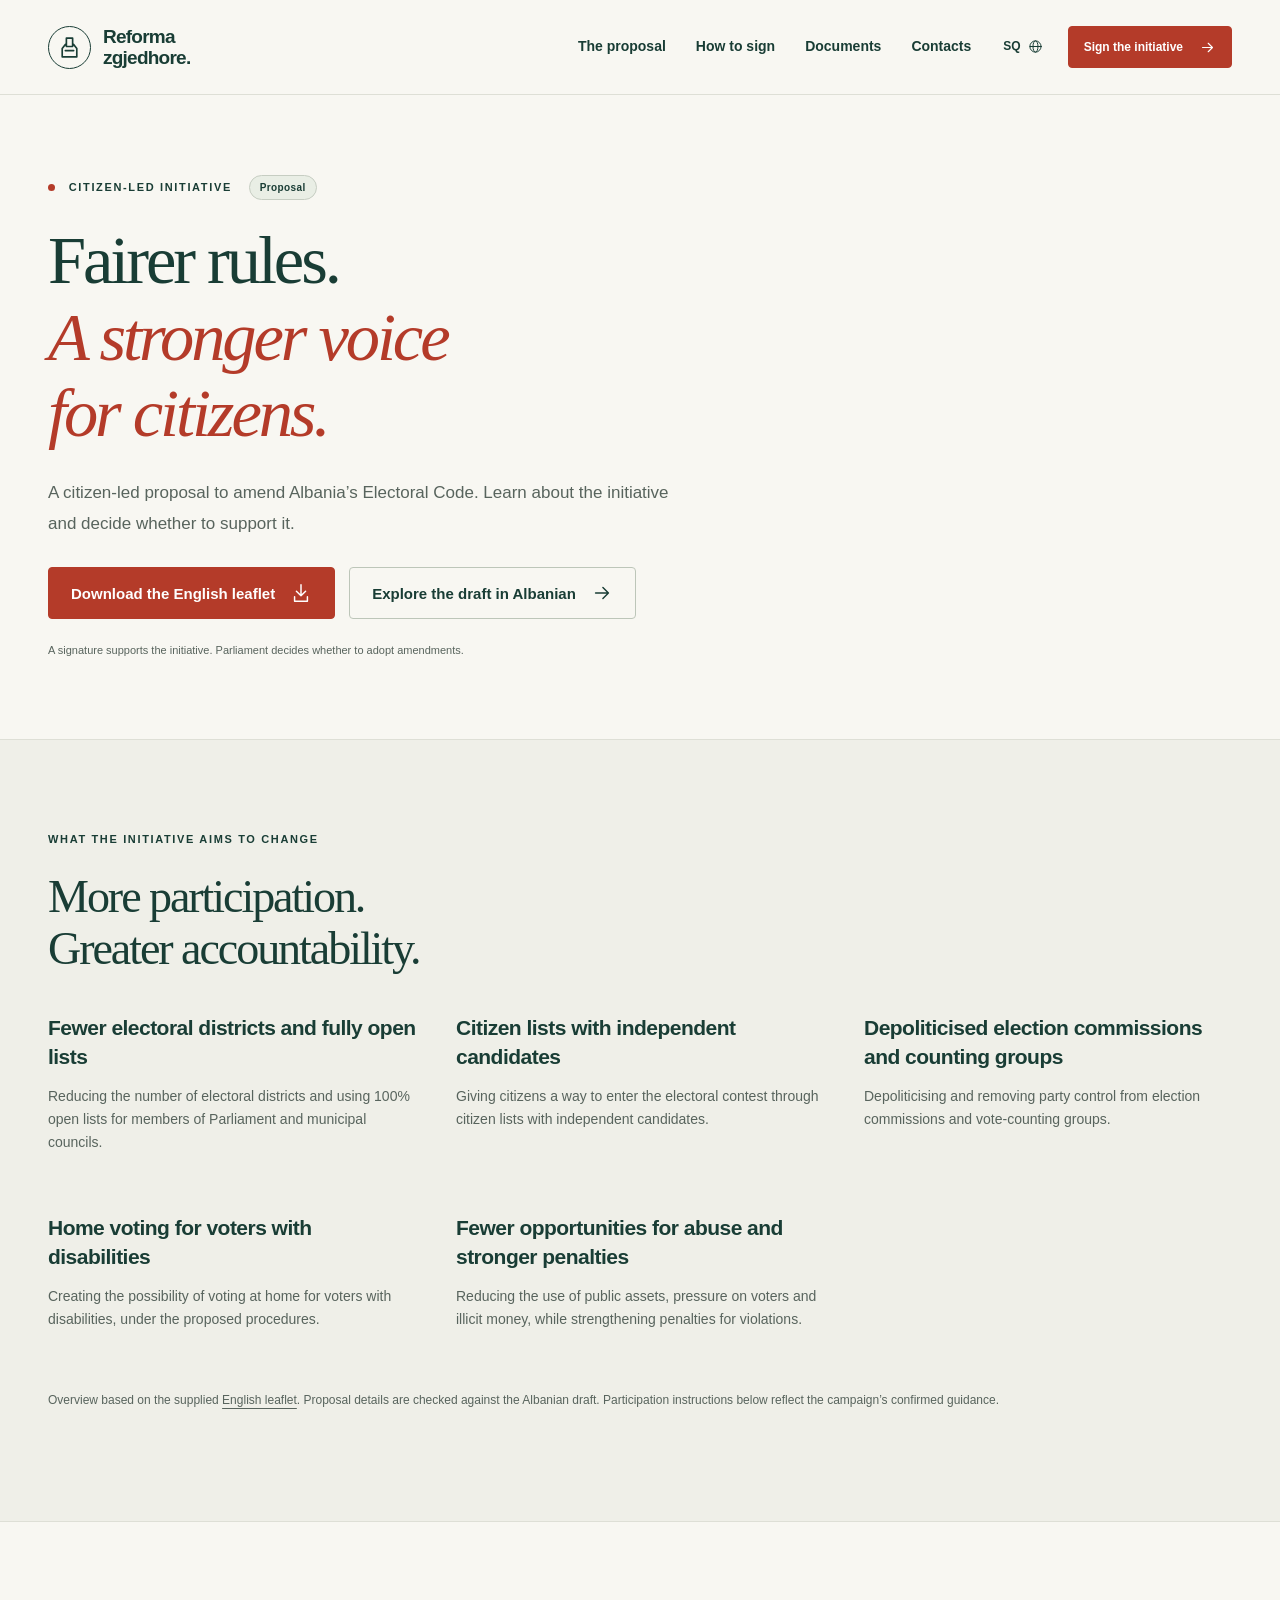
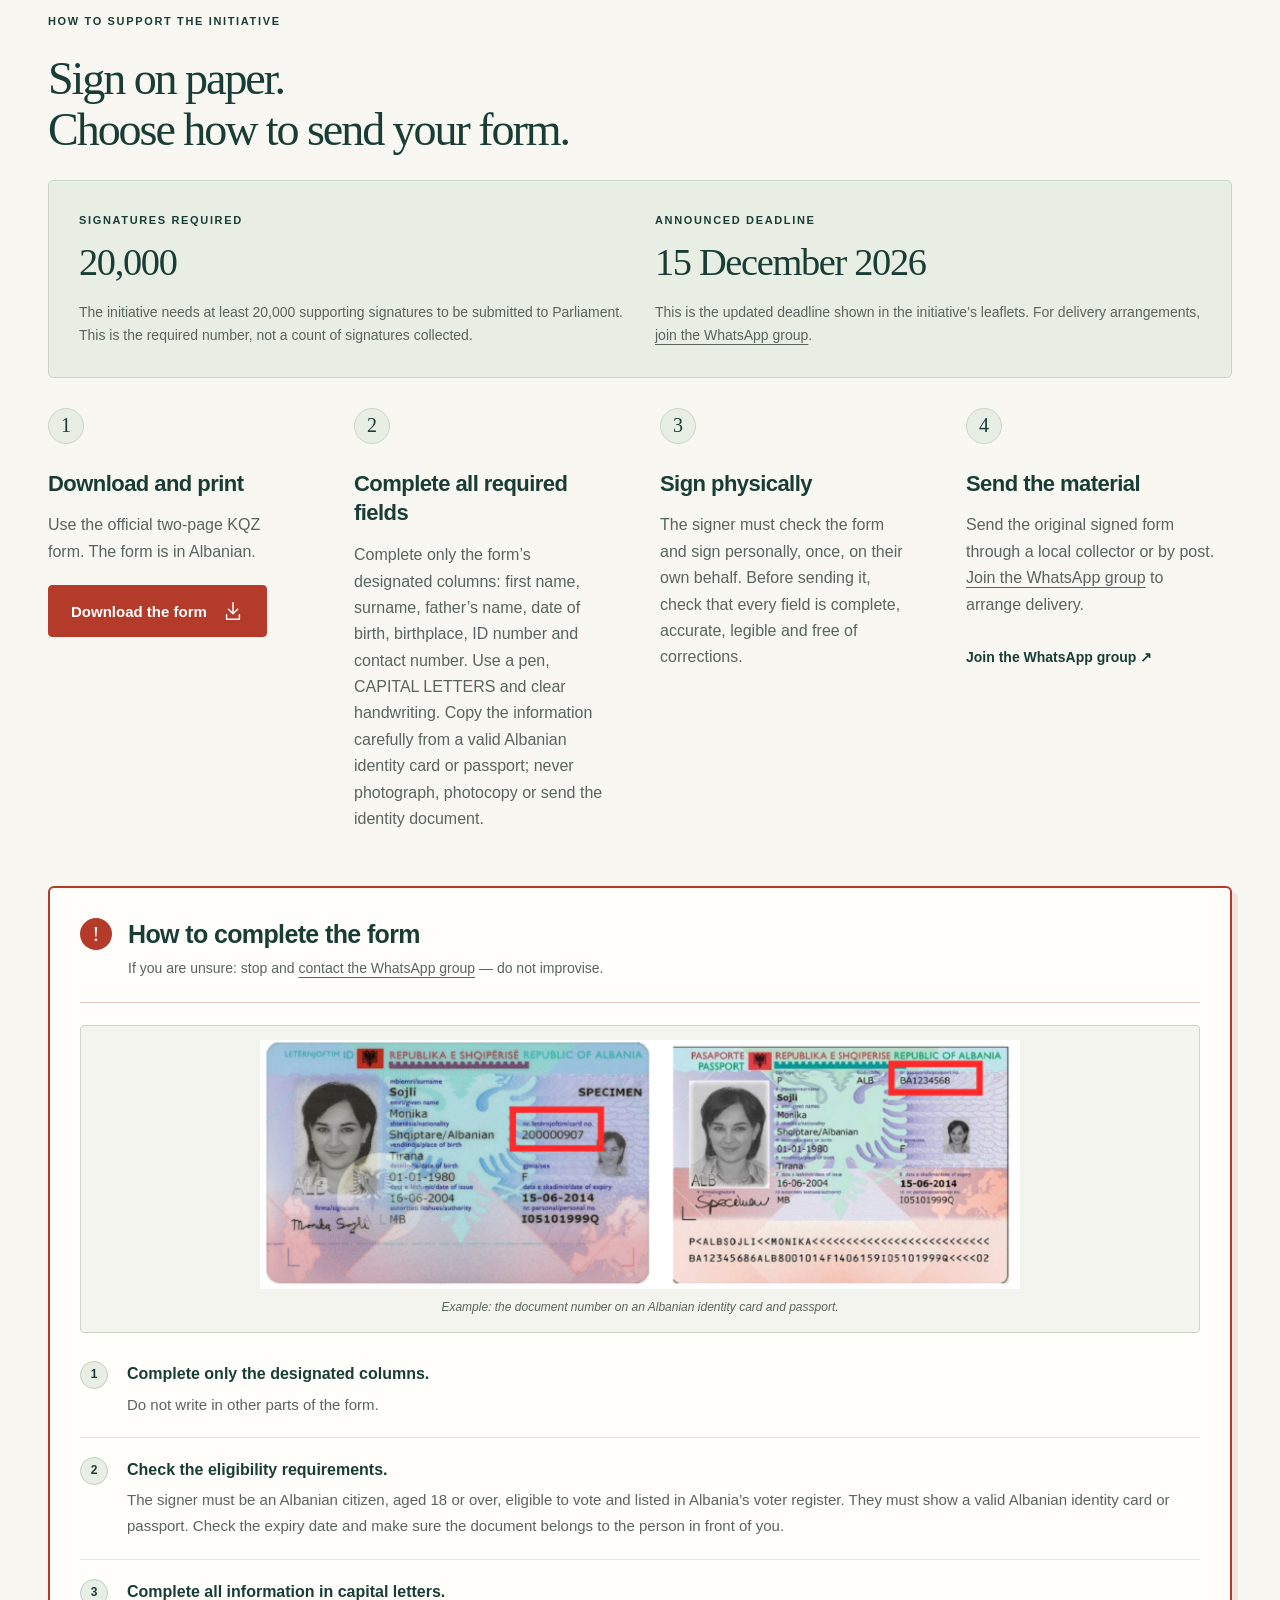
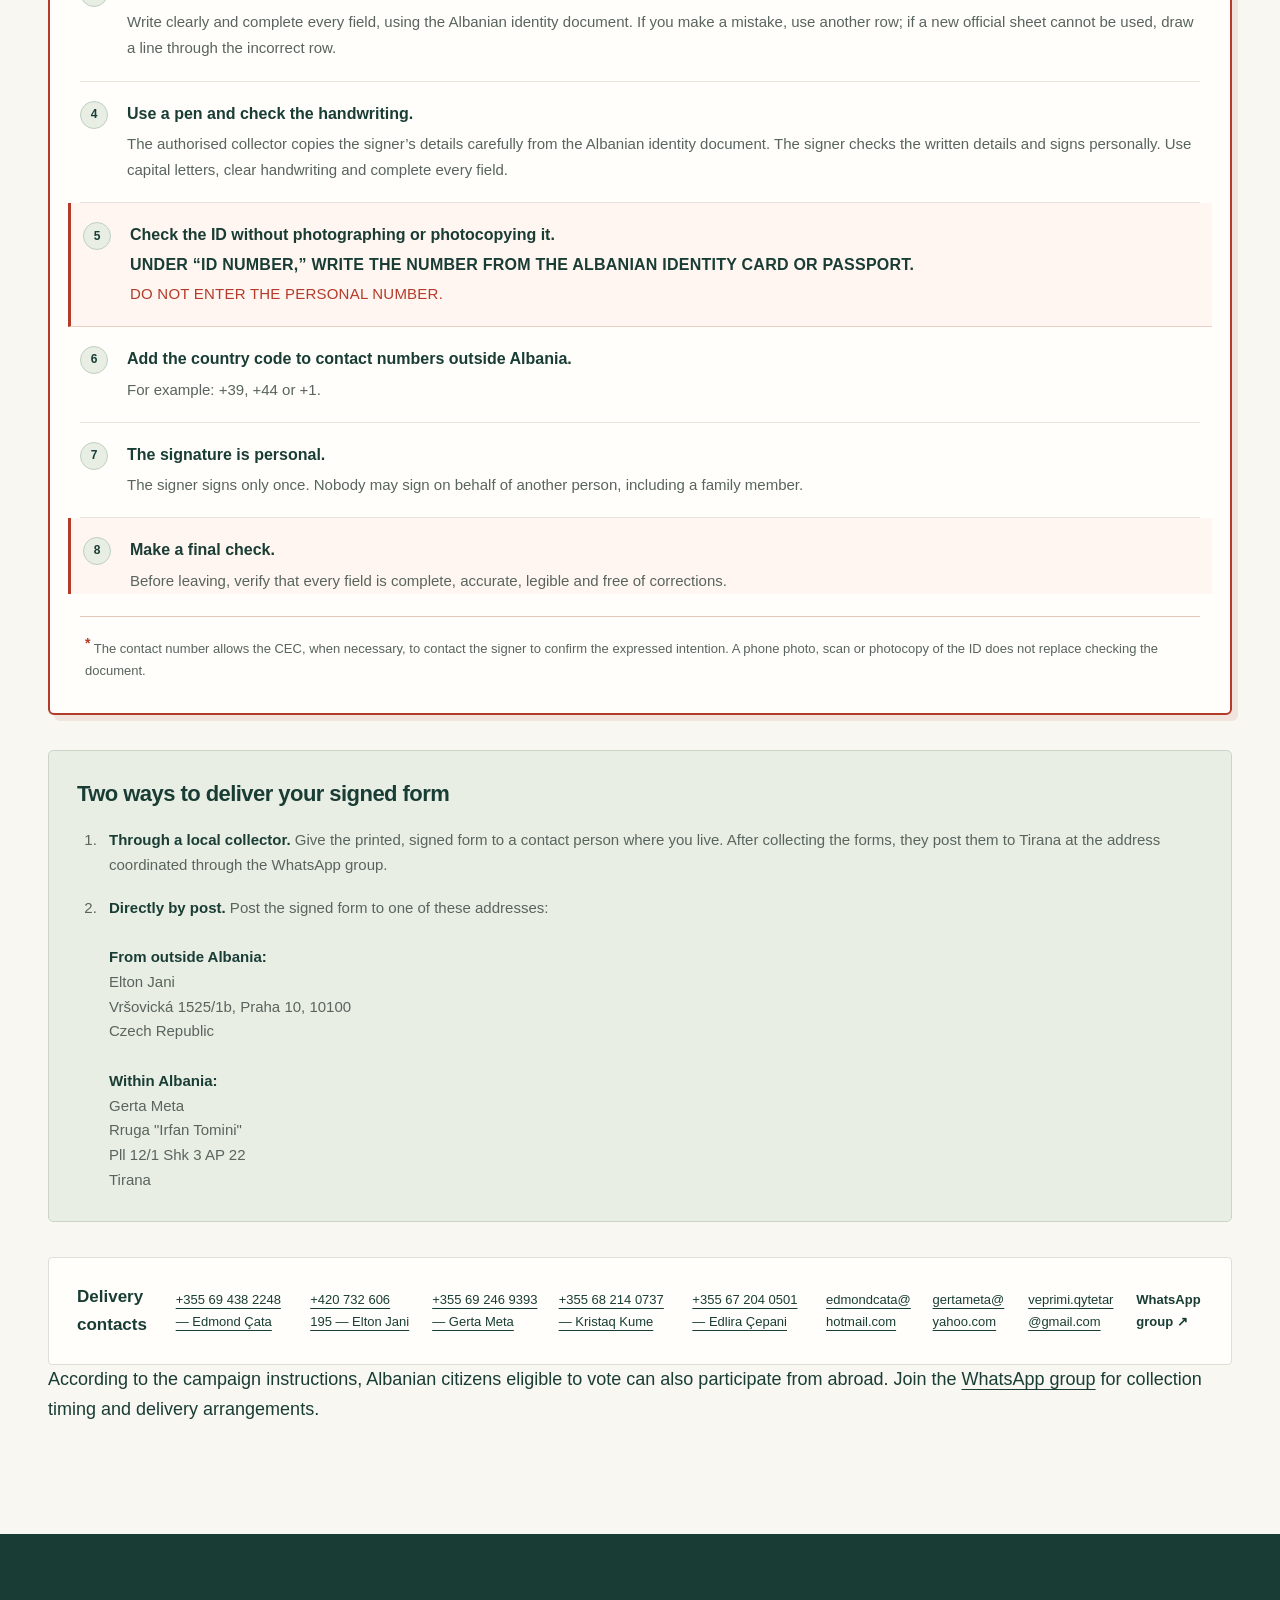
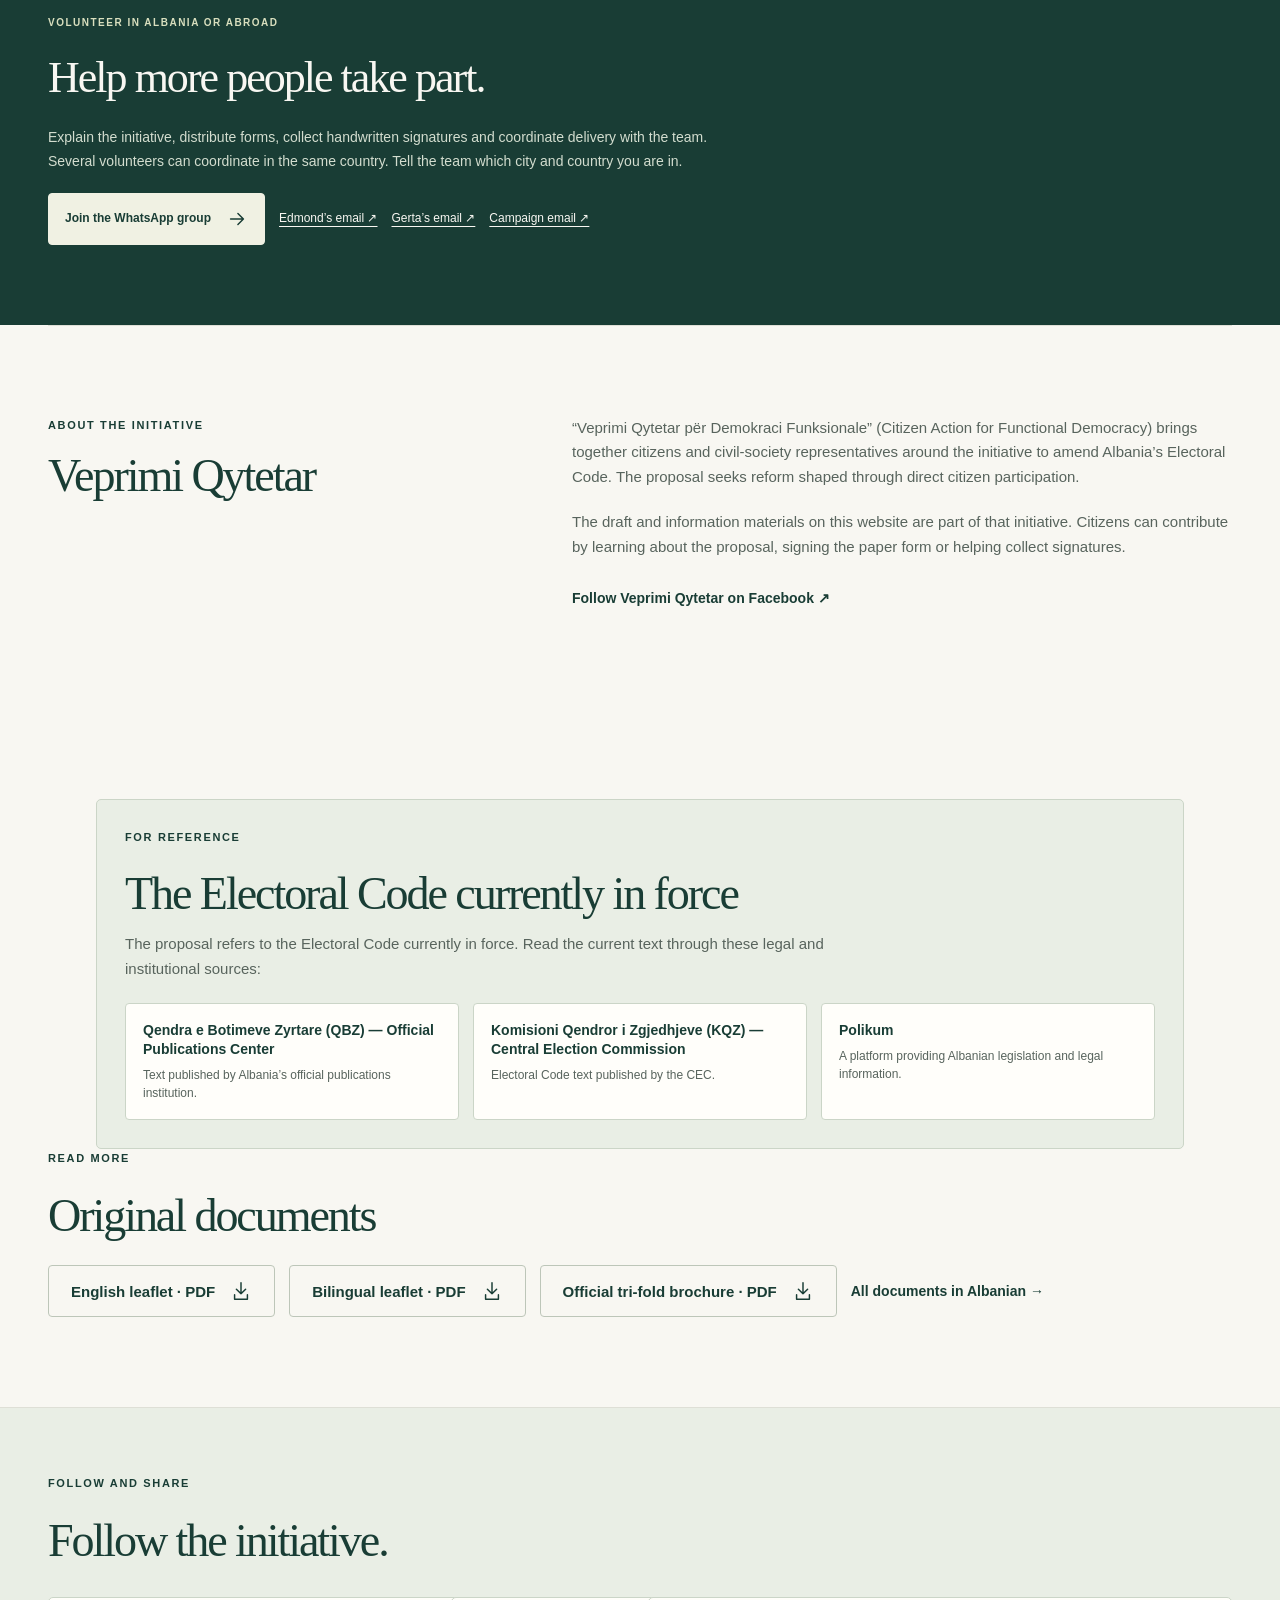
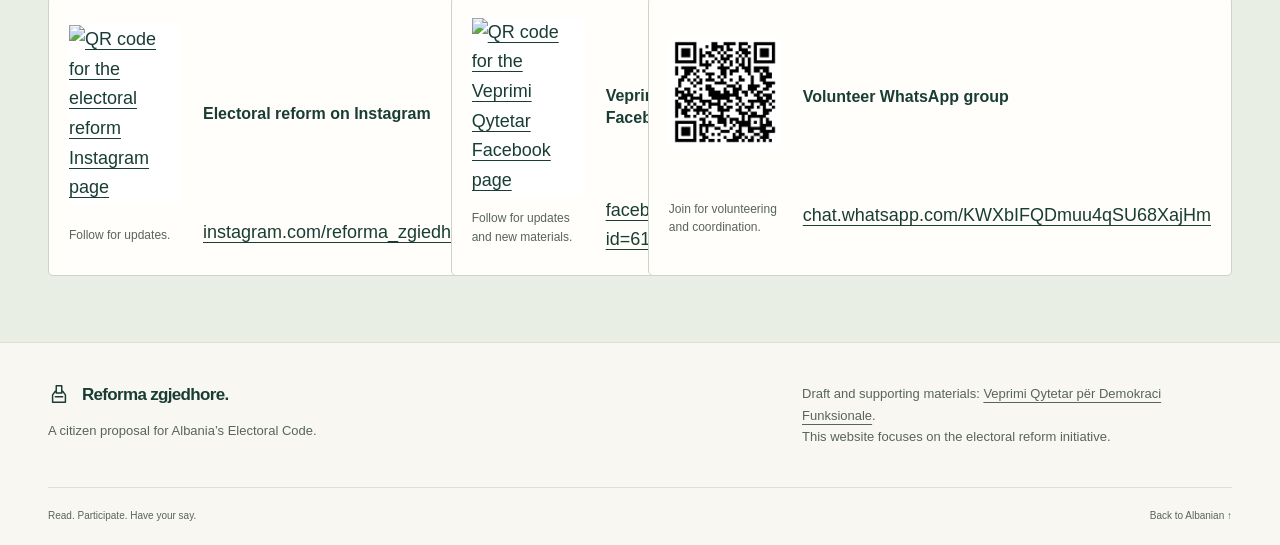
==== commit a02cdaa6: "add: physical address email contacts" ====
--- a/en.html
+++ b/en.html
@@ -6,7 +6,7 @@
 <body><a class="skip-link" href="#main">Skip to content</a>
 <header class="site-header">
 <div class="container header-inner"><a class="brand" href="index.html" aria-label="Electoral reform — home"><span class="brand-mark"><svg class="icon" viewBox="0 0 24 24" fill="none" stroke="currentColor" stroke-width="1.6" stroke-linecap="round" stroke-linejoin="round" aria-hidden="true"><path d="m8 9-3 4v8h14v-8l-3-4M8 15h8M9 3h6v8H9z"/></svg></span><span>Reforma<span class="brand-second">zgjedhore.</span></span></a><button class="menu-toggle" aria-expanded="false" aria-controls="navigation" hidden>Menu <span aria-hidden="true">☰</span></button>
-<nav id="navigation" aria-label="Main navigation"><a href="index.html#ndryshimet">The proposal</a><a href="index.html#firmos">How to sign</a><a href="index.html#dokumente">Documents</a>
+<nav id="navigation" aria-label="Main navigation"><a href="index.html#ndryshimet">The proposal</a><a href="index.html#firmos">How to sign</a><a href="index.html#dokumente">Documents</a><a href="index.html#kontaktet">Contacts</a>
 </nav>
 <div class="header-actions"><a class="language" href="index.html" lang="sq" hreflang="sq" aria-label="Lexo në shqip">SQ <svg class="icon" viewBox="0 0 24 24" fill="none" stroke="currentColor" stroke-width="1.6" stroke-linecap="round" stroke-linejoin="round" aria-hidden="true"><circle cx="12" cy="12" r="9"/><ellipse cx="12" cy="12" rx="4" ry="9"/><path d="M3 12h18"/></svg></a><a class="button small" href="index.html#firmos">Sign the initiative <svg class="icon" viewBox="0 0 24 24" fill="none" stroke="currentColor" stroke-width="1.6" stroke-linecap="round" stroke-linejoin="round" aria-hidden="true"><path d="M5 12h14m-6-6 6 6-6 6"/></svg></a>
 </div>
@@ -141,7 +141,7 @@
 Tirana</li>
 </ol>
 </section>
-<div class="contact-strip"><strong>Delivery contacts</strong><a href="tel:+355694382248">+355 69 438 2248 — Edmond Çata</a><a href="tel:+420732606195">+420 732 606 195 — Elton Jani</a><a href="tel:+355692469393">+355 69 246 9393 — Gerta Meta</a><a href="tel:+355682140737">+355 68 214 0737 — Kristaq Kume</a><a href="tel:+355672040501">+355 67 204 0501 — Edlira Çepani</a><a href="mailto:edmondcata@hotmail.com">edmondcata@hotmail.com</a><a href="mailto:gertameta@yahoo.com">gertameta@yahoo.com</a><a href="mailto:veprimi.qytetar@gmail.com">veprimi.qytetar@gmail.com</a><a class="contact-whatsapp" href="https://chat.whatsapp.com/KWXbIFQDmuu4qSU68XajHm" target="_blank" rel="noopener">WhatsApp group ↗</a>
+<div class="contact-strip" id="kontaktet"><strong>Delivery contacts</strong><a href="tel:+355694382248">+355 69 438 2248 — Edmond Çata</a><a href="tel:+420732606195">+420 732 606 195 — Elton Jani</a><a href="tel:+355692469393">+355 69 246 9393 — Gerta Meta</a><a href="tel:+355682140737">+355 68 214 0737 — Kristaq Kume</a><a href="tel:+355672040501">+355 67 204 0501 — Edlira Çepani</a><a href="mailto:edmondcata@hotmail.com">edmondcata@hotmail.com</a><a href="mailto:gertameta@yahoo.com">gertameta@yahoo.com</a><a href="mailto:veprimi.qytetar@gmail.com">veprimi.qytetar@gmail.com</a><a class="contact-whatsapp" href="https://chat.whatsapp.com/KWXbIFQDmuu4qSU68XajHm" target="_blank" rel="noopener">WhatsApp group ↗</a>
 </div>
 <p>According to the campaign instructions, Albanian citizens eligible to vote can also participate from abroad. Join the <a href="https://chat.whatsapp.com/KWXbIFQDmuu4qSU68XajHm" target="_blank" rel="noopener">WhatsApp group</a> for collection timing and delivery arrangements.
 </p>
@@ -190,10 +190,10 @@
 </div>
 </section>
 <section class="qr-section" aria-labelledby="qr-title">
-<div class="container"><p class="eyebrow">FOLLOW AND SHARE</p><h2 id="qr-title">Keep the initiative close.</h2><div class="qr-grid">
-<a class="qr-card" href="https://flamingocz.github.io/kodi_zgjedhor/" target="_blank" rel="noopener"><img src="reformazgjedhore-qr.svg" alt="QR code for the electoral reform website"><strong>Electoral reform website</strong><span>Scan for information and documents.</span></a>
-<a class="qr-card" href="https://www.facebook.com/people/Veprimi-Qytetar/61587608996389/" target="_blank" rel="noopener"><img src="facebook-qr.png" alt="QR code for the Veprimi Qytetar Facebook page"><strong>Veprimi Qytetar on Facebook</strong><span>Follow for updates and new materials.</span></a>
-<a class="qr-card" href="https://chat.whatsapp.com/KWXbIFQDmuu4qSU68XajHm" target="_blank" rel="noopener"><img src="whatsapp-qr.png" alt="QR code for the volunteer WhatsApp group"><strong>Volunteer WhatsApp group</strong><span>Join for volunteering and coordination.</span></a>
+<div class="container"><p class="eyebrow">FOLLOW AND SHARE</p><h2 id="qr-title">Follow the initiative.</h2><div class="qr-grid">
+<div class="qr-card"><a class="qr-image-link" href="https://www.instagram.com/reforma_zgiedhore" target="_blank" rel="noopener"><img src="instagram-qr.svg" alt="QR code for the electoral reform Instagram page"></a><strong>Electoral reform on Instagram</strong><span>Follow for updates.</span><a class="qr-url" href="https://www.instagram.com/reforma_zgiedhore" target="_blank" rel="noopener">instagram.com/reforma_zgiedhore</a></div>
+<div class="qr-card"><a class="qr-image-link" href="https://www.facebook.com/profile.php?id=61595209496378" target="_blank" rel="noopener"><img src="facebook-qr.svg" alt="QR code for the Veprimi Qytetar Facebook page"></a><strong>Veprimi Qytetar on Facebook</strong><span>Follow for updates and new materials.</span><a class="qr-url" href="https://www.facebook.com/profile.php?id=61595209496378" target="_blank" rel="noopener">facebook.com/profile.php?id=61595209496378</a></div>
+<div class="qr-card"><a class="qr-image-link" href="https://chat.whatsapp.com/KWXbIFQDmuu4qSU68XajHm" target="_blank" rel="noopener"><img src="whatsapp-qr.png" alt="QR code for the volunteer WhatsApp group"></a><strong>Volunteer WhatsApp group</strong><span>Join for volunteering and coordination.</span><a class="qr-url" href="https://chat.whatsapp.com/KWXbIFQDmuu4qSU68XajHm" target="_blank" rel="noopener">chat.whatsapp.com/KWXbIFQDmuu4qSU68XajHm</a></div>
 </div></div>
 </section>
 </main>
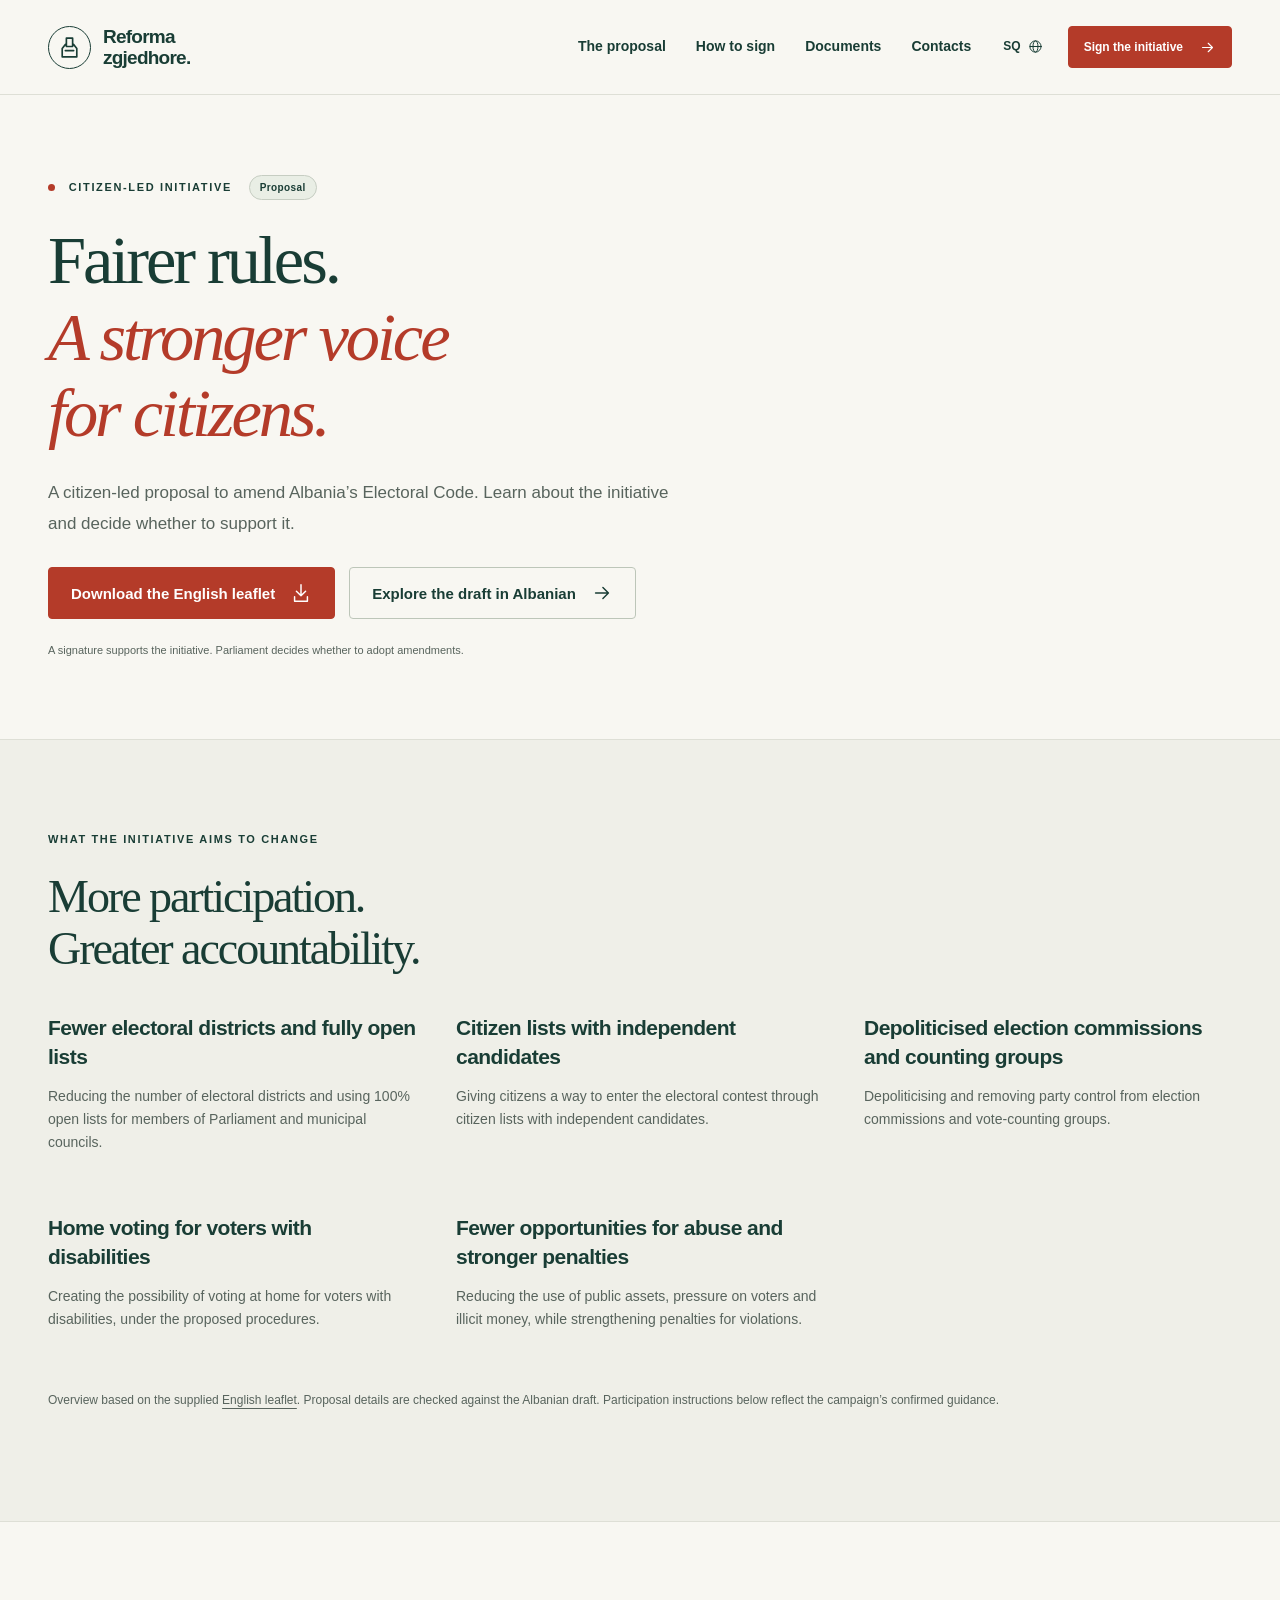
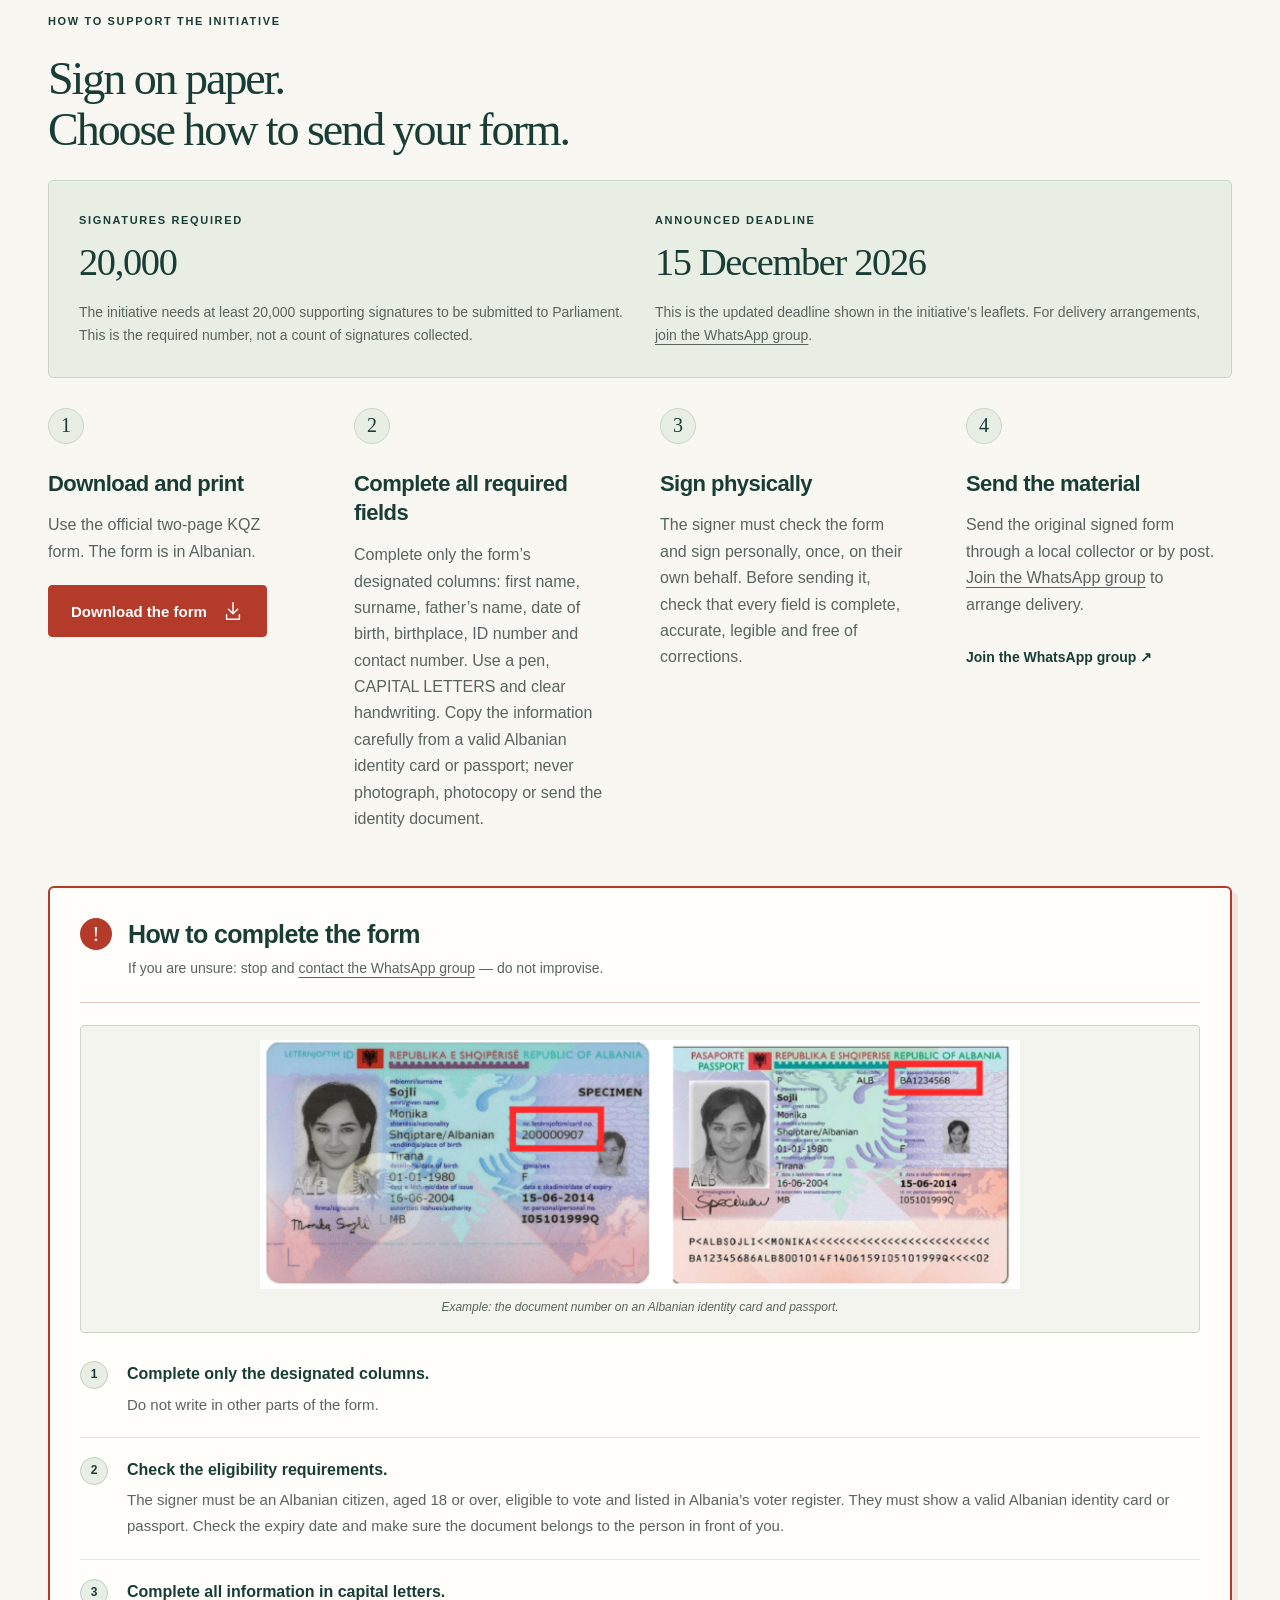
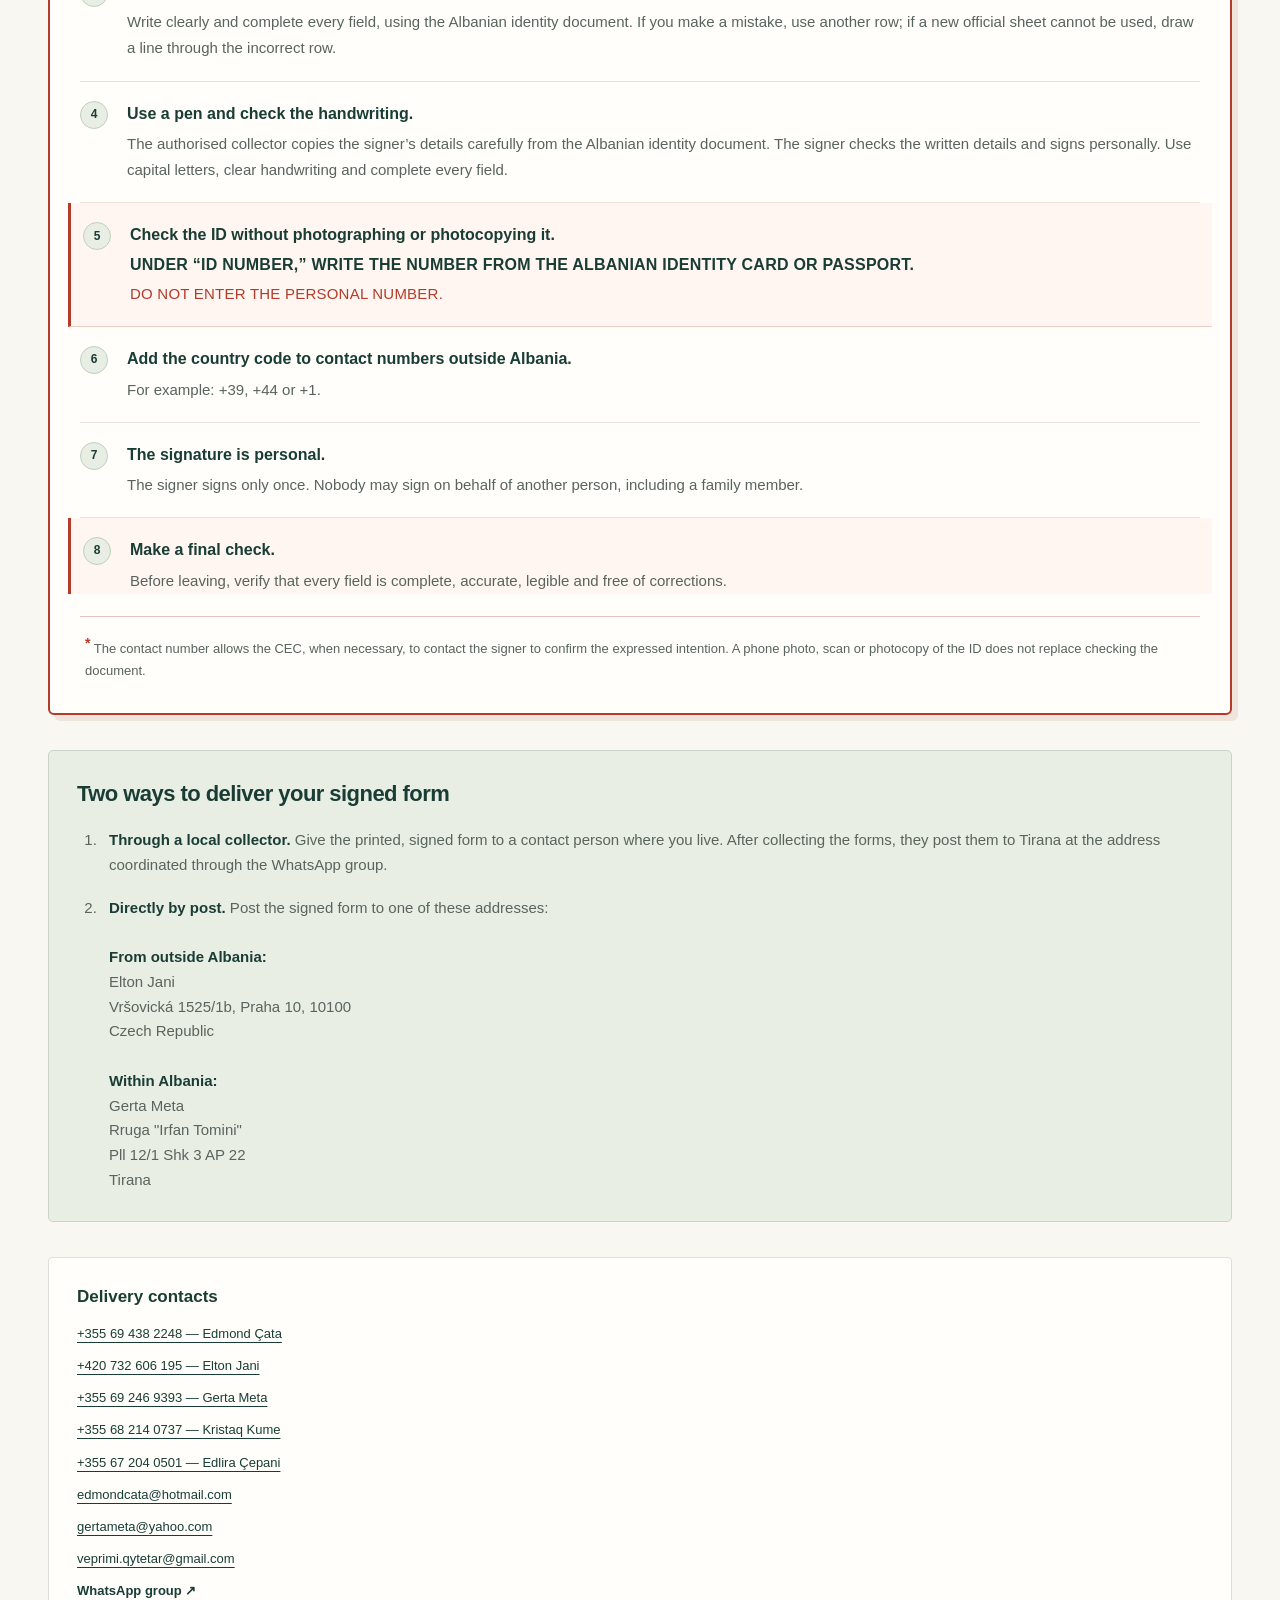
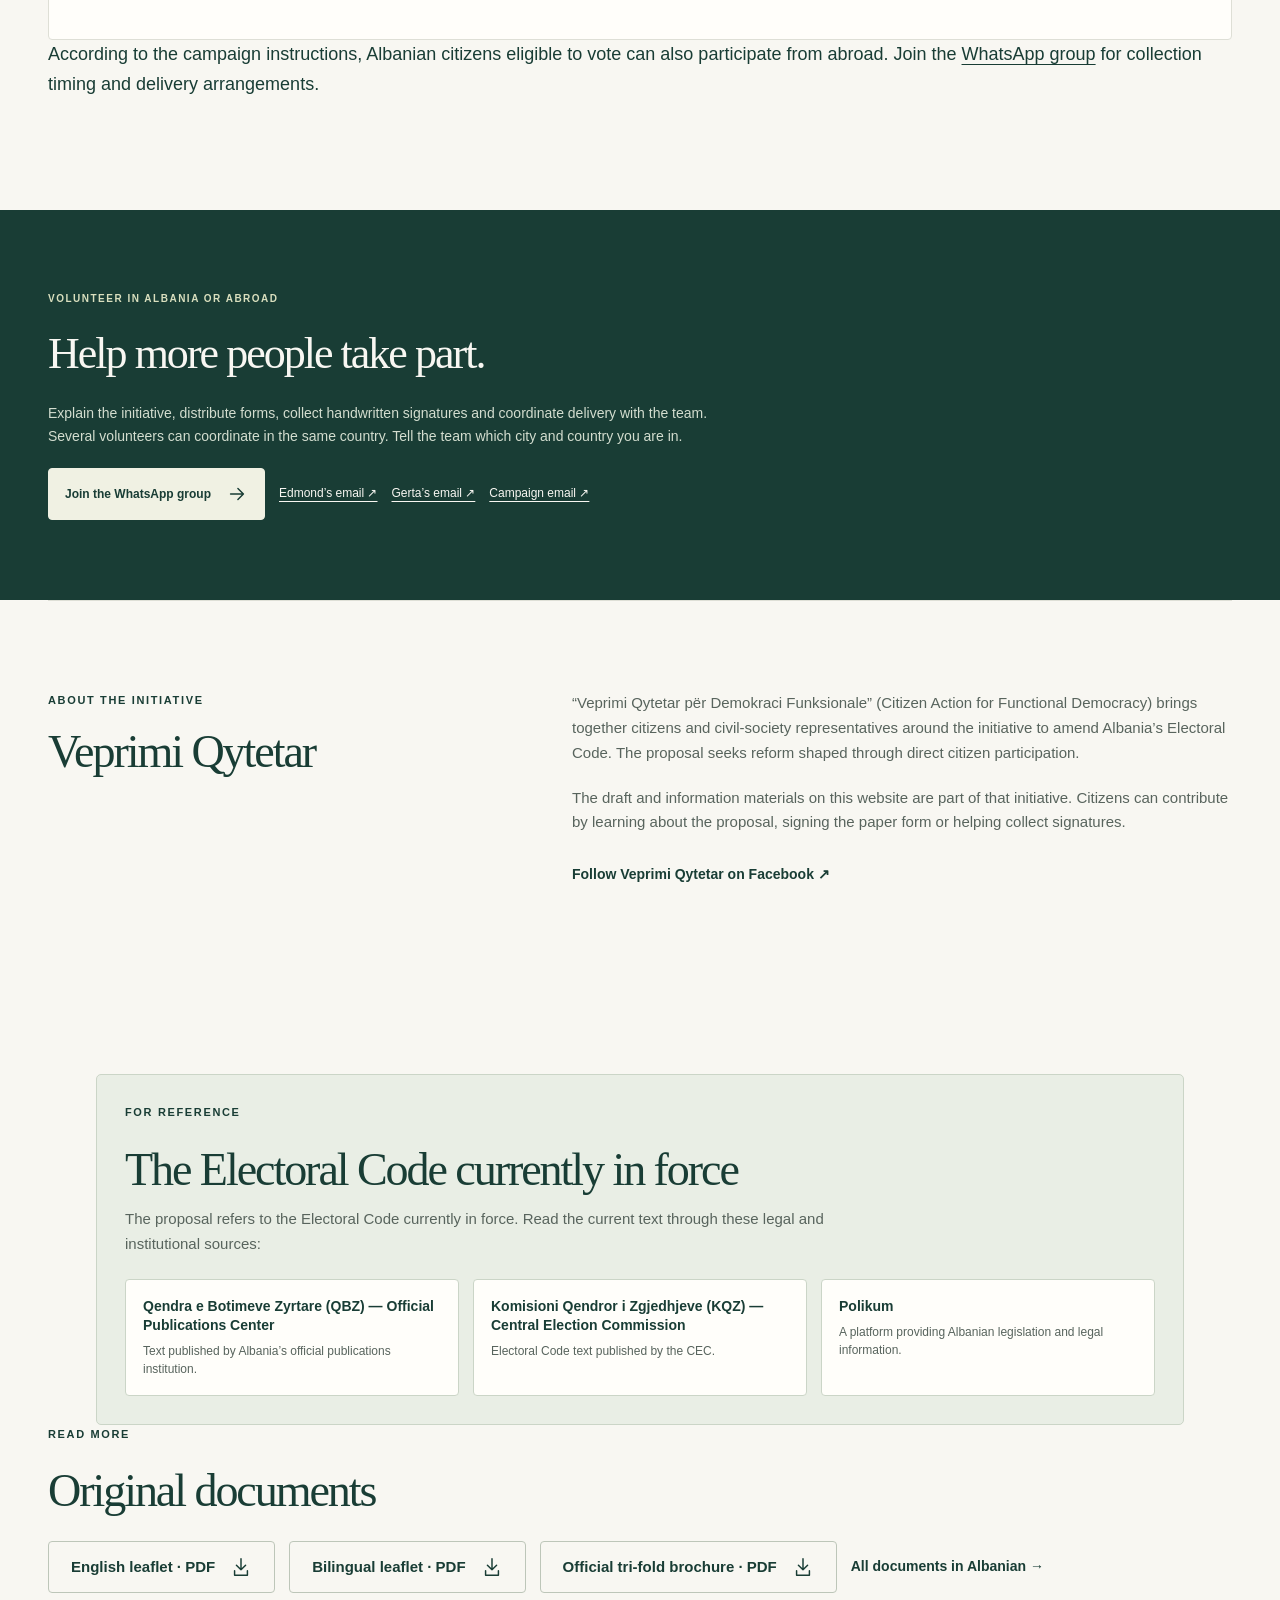
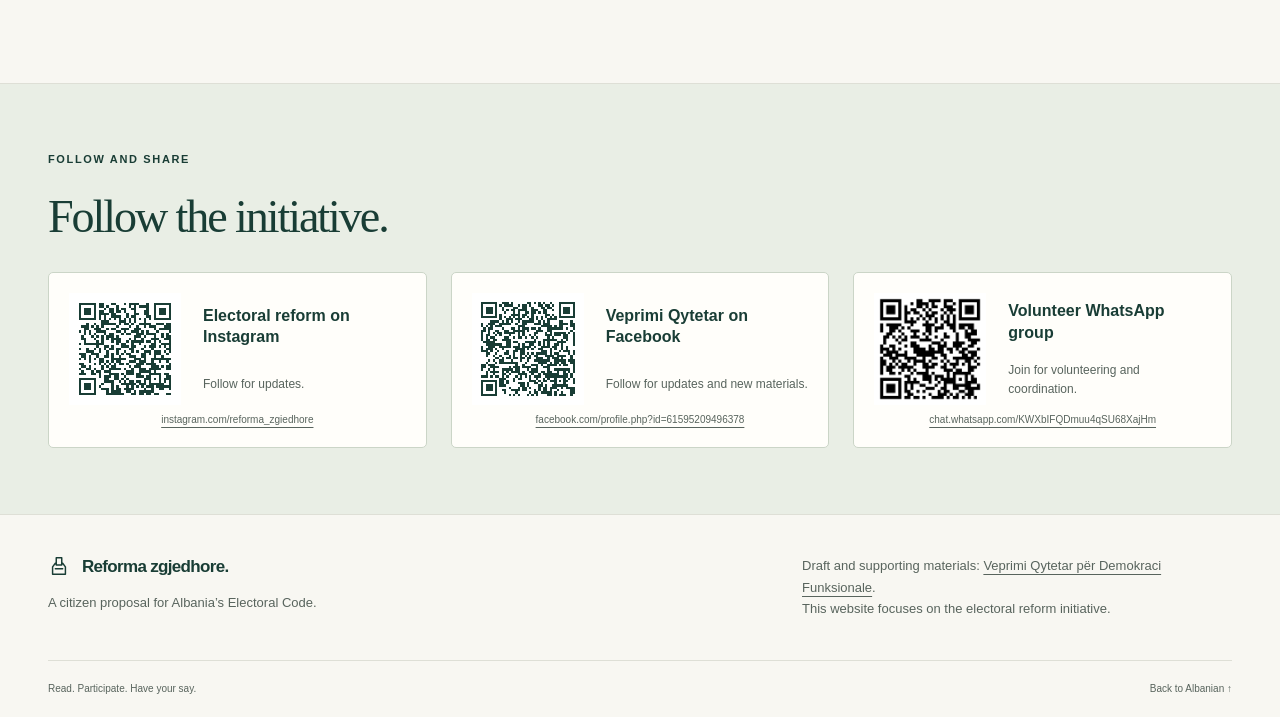
==== commit 1e6766e6: "fix: contacts" ====
--- a/en.html
+++ b/en.html
@@ -141,7 +141,16 @@
 Tirana</li>
 </ol>
 </section>
-<div class="contact-strip" id="kontaktet"><strong>Delivery contacts</strong><a href="tel:+355694382248">+355 69 438 2248 — Edmond Çata</a><a href="tel:+420732606195">+420 732 606 195 — Elton Jani</a><a href="tel:+355692469393">+355 69 246 9393 — Gerta Meta</a><a href="tel:+355682140737">+355 68 214 0737 — Kristaq Kume</a><a href="tel:+355672040501">+355 67 204 0501 — Edlira Çepani</a><a href="mailto:edmondcata@hotmail.com">edmondcata@hotmail.com</a><a href="mailto:gertameta@yahoo.com">gertameta@yahoo.com</a><a href="mailto:veprimi.qytetar@gmail.com">veprimi.qytetar@gmail.com</a><a class="contact-whatsapp" href="https://chat.whatsapp.com/KWXbIFQDmuu4qSU68XajHm" target="_blank" rel="noopener">WhatsApp group ↗</a>
+<div class="contact-strip" id="kontaktet"><div><strong>Delivery contacts</strong></div>
+<div class="contact-line"><a href="tel:+355694382248">+355 69 438 2248 — Edmond Çata</a></div>
+<div class="contact-line"><a href="tel:+420732606195">+420 732 606 195 — Elton Jani</a></div>
+<div class="contact-line"><a href="tel:+355692469393">+355 69 246 9393 — Gerta Meta</a></div>
+<div class="contact-line"><a href="tel:+355682140737">+355 68 214 0737 — Kristaq Kume</a></div>
+<div class="contact-line"><a href="tel:+355672040501">+355 67 204 0501 — Edlira Çepani</a></div>
+<div class="contact-line"><a href="mailto:edmondcata@hotmail.com">edmondcata@hotmail.com</a></div>
+<div class="contact-line"><a href="mailto:gertameta@yahoo.com">gertameta@yahoo.com</a></div>
+<div class="contact-line"><a href="mailto:veprimi.qytetar@gmail.com">veprimi.qytetar@gmail.com</a></div>
+<div class="contact-line"><a class="contact-whatsapp" href="https://chat.whatsapp.com/KWXbIFQDmuu4qSU68XajHm" target="_blank" rel="noopener">WhatsApp group ↗</a></div>
 </div>
 <p>According to the campaign instructions, Albanian citizens eligible to vote can also participate from abroad. Join the <a href="https://chat.whatsapp.com/KWXbIFQDmuu4qSU68XajHm" target="_blank" rel="noopener">WhatsApp group</a> for collection timing and delivery arrangements.
 </p>
--- a/assets/style.css
+++ b/assets/style.css
@@ -1,4 +1,4 @@
-:root{--ink:#193d35;--muted:#58645d;--cream:#f8f7f2;--paper:#fffefa;--line:#dedfd6;--accent:#b43b29;--mint:#e9eee5;--serif:Georgia,'Times New Roman',serif;--sans:Arial,Helvetica,sans-serif}*{box-sizing:border-box}html{scroll-behavior:auto;scroll-padding-top:110px}body{margin:0;background:var(--cream);color:var(--ink);font-family:var(--sans);font-size:16px;line-height:1.65;-webkit-font-smoothing:antialiased}a{color:inherit;text-underline-offset:4px}a:hover{color:var(--accent)}button,a,summary{-webkit-tap-highlight-color:transparent}a:focus-visible,button:focus-visible,summary:focus-visible{outline:3px solid var(--accent);outline-offset:5px}h1,h2,h3,p{margin-top:0}h1,h2{font-weight:400;letter-spacing:-.045em;line-height:1.12;font-family:var(--serif)}h1{font-size:clamp(46px,5.35vw,76px);margin-bottom:26px}h2{font-size:clamp(36px,3.6vw,50px);margin-bottom:24px}h3{line-height:1.35;letter-spacing:-.025em;font-size:21px;margin-bottom:14px}p{margin-bottom:20px}em{color:var(--accent);font-weight:400}svg{flex-shrink:0}.icon{width:22px;height:22px;vertical-align:middle}.container{width:min(1200px,calc(100% - 96px));margin-inline:auto}.eyebrow{font-size:11px;letter-spacing:.15em;font-weight:700;line-height:1.7;margin-bottom:22px}.status-dot{display:inline-block;background:var(--accent);width:7px;height:7px;border-radius:50%;margin-right:9px}.pill{display:inline-block;margin-left:12px;border:1px solid #c6cdc2;background:var(--mint);padding:3px 10px;border-radius:30px;letter-spacing:.04em;font-size:10px}.site-header{position:sticky;top:0;z-index:20;border-bottom:1px solid var(--line);background:rgba(248,247,242,.98)}.header-inner{display:flex;align-items:center;justify-content:space-between;gap:32px;min-height:94px}.brand{display:flex;align-items:center;gap:12px;text-decoration:none;font-size:19px;line-height:1.12;font-weight:700;letter-spacing:-.04em}.brand-second{display:block}.brand-mark{display:grid;place-items:center;border:1px solid var(--ink);width:43px;height:43px;border-radius:50%}.brand-mark .icon{width:25px;height:25px}nav{display:flex;align-items:center;gap:30px;margin-left:auto}nav a{font-size:13px;text-decoration:none;font-weight:600;padding-block:12px}.header-actions{display:flex;align-items:center;gap:25px}.language{display:flex;align-items:center;gap:7px;font-size:12px;font-weight:700;text-decoration:none}.language .icon{width:15px;height:15px}.button{display:inline-flex;align-items:center;justify-content:center;gap:15px;min-height:52px;background:var(--accent);border:1px solid var(--accent);border-radius:4px;padding:13px 22px;color:white;text-decoration:none;font-size:14px;font-weight:600;line-height:1.4;transition:background .18s,color .18s}.button:hover{background:#922e20;border-color:#922e20;color:#fff}.button.small{min-height:42px;padding:10px 15px;font-size:12px;gap:16px}.button.small .icon{width:17px;height:17px}.button.secondary{color:var(--ink);border-color:#bdc6b9;background:transparent}.button.secondary:hover{background:var(--mint)}.actions{display:flex;gap:14px;flex-wrap:wrap;align-items:center}.hero{display:grid;grid-template-columns:1.1fr 1fr;align-items:center;gap:38px;padding-block:78px 74px}.hero-description{max-width:470px;font-size:17px;line-height:1.8;color:var(--muted);margin-bottom:28px}.hero-note{font-size:11px;max-width:450px;color:var(--muted);margin-top:22px;margin-bottom:0}.hero-art{height:470px;position:relative;display:flex;align-items:center;justify-content:center;isolation:isolate;overflow:hidden;background:var(--mint);border-radius:48% 48% 8px 8px}.orbit{position:absolute;border:1px solid #cfd7ca;border-radius:50%;z-index:-1;left:50%;top:51%;transform:translate(-50%,-50%);width:430px;height:430px}.orbit-two{width:335px;height:335px}.art-label{position:absolute;top:35px;left:0;width:100%;text-align:center;font-size:9px;letter-spacing:.22em;font-weight:700}.paper{background:var(--paper);border:1px solid #e1dfd3;width:290px;min-height:325px;padding:32px 26px;transform:rotate(-8deg);box-shadow:8px 13px 0 #193d3509,0 15px 25px #193d350d}.paper-heading{font-family:var(--serif);font-size:31px;line-height:1.12;margin-bottom:25px;letter-spacing:-.045em}.paper-row{display:flex;align-items:center;gap:10px;font-size:11px;margin-block:12px}.checkbox{border:1px solid #9daa98;width:24px;height:24px;display:grid;place-items:center;font-size:24px;line-height:1;color:var(--accent)}.paper-rule{border-top:1px solid var(--line);margin-top:25px}.paper-signature{font-family:var(--serif);display:block;font-style:italic;font-size:23px;margin-top:10px;color:var(--accent)}.art-stamp{background:var(--accent);color:var(--paper);border-radius:50%;width:110px;height:110px;position:absolute;right:18px;bottom:83px;transform:rotate(12deg);outline:1px dashed #fff8;outline-offset:-7px;display:flex;flex-direction:column;justify-content:center;align-items:center;line-height:1.8;font-size:9px;letter-spacing:.12em}.art-stamp strong{font-size:13px;letter-spacing:.02em}.art-stamp span{font-size:8px}.art-caption{display:flex;gap:12px;align-items:center;position:absolute;bottom:23px;left:25px;font-size:10px}.caption-line{width:22px;height:1px;background:var(--ink)}.principles{border-block:1px solid var(--line)}.principles .container{display:flex;justify-content:space-between;gap:20px;padding-block:21px;font-size:12px}.principles a{font-weight:700;text-decoration:none}.section{padding-block:90px}.section-heading{display:flex;align-items:flex-end;justify-content:space-between;gap:70px;margin-bottom:40px}.section-heading h2{margin-bottom:0}.section-heading>p{width:330px;max-width:100%;color:var(--muted);font-size:14px;margin-bottom:4px}.section-heading .eyebrow{margin-bottom:16px}.feature-grid{display:grid;grid-template-columns:repeat(4,1fr);gap:18px}.feature{background:var(--paper);border:1px solid var(--line);padding:25px 23px;display:flex;flex-direction:column;border-radius:5px}.feature-top{display:flex;align-items:center;justify-content:space-between;margin-bottom:40px}.feature-top .icon,.feature-top img{width:30px;height:30px;object-fit:contain}.feature-top span{font-size:11px;color:#6b756b}.feature h3{font-size:21px;min-height:57px}.feature p{font-size:13px;color:var(--muted);line-height:1.8;flex:1}.text-link{display:inline-flex;align-items:center;gap:12px;font-size:12px;font-weight:700;text-decoration:none;padding-block:8px}.text-link .icon{width:17px;height:17px}.details-section{background:#efefe8;border-block:1px solid var(--line)}.detail-layout{display:grid;grid-template-columns:1fr 1.85fr;gap:75px}.detail-intro{align-self:start;position:sticky;top:135px}.detail-intro p{font-size:14px;color:var(--muted)}.detail-intro .eyebrow{color:var(--ink);font-size:11px}.detail-intro .source-note{font-size:12px}.topic-list{border-top:1px solid #cbd1c4}details{border-bottom:1px solid #cbd1c4;scroll-margin-top:115px}summary{cursor:pointer;list-style:none;display:flex;gap:20px;align-items:center;padding:23px 0;line-height:1.45}summary::-webkit-details-marker{display:none}summary:hover{color:var(--accent)}.topic-number{align-self:flex-start;font-size:10px;letter-spacing:.05em;padding-top:5px;color:var(--muted)}summary strong{font-size:16px;font-weight:600}.topic-summary{display:block;font-size:12px;color:var(--muted);margin-top:5px}.expand{margin-left:auto;align-self:flex-start;font-size:23px;font-weight:400;line-height:1;min-width:24px;text-align:center}.topic .expand{padding-top:2px}details[open]>.summary,details[open]>summary{color:var(--accent)}details[open]>summary .expand{transform:rotate(45deg)}.detail-content{font-size:14px;color:#435149;padding:0 0 24px 34px;line-height:1.85}.detail-content p:last-child{margin-bottom:0}.detail-content dl{margin:20px 0}.detail-content dt{font-size:11px;text-transform:uppercase;letter-spacing:.07em;font-weight:700;color:var(--ink)}.detail-content dd{margin:2px 0 12px}.reference{font-size:11px;border-top:1px solid #d2d6cb;padding-top:16px;line-height:1.8}.detail-content>a{font-size:12px}.sign-sequence{border-block:1px solid var(--line);padding:18px 0;font-size:13px;font-weight:600;word-spacing:.05em;margin-bottom:35px}.steps{display:grid;grid-template-columns:repeat(3,1fr);gap:40px}.step{padding-right:15px}.step-number{display:grid;place-items:center;width:36px;height:36px;background:var(--mint);border:1px solid #cbd5c7;border-radius:50%;margin-bottom:25px;font-family:var(--serif);font-size:20px}.step h3{font-size:22px}.step p{font-size:14px;color:var(--muted)}.step .small-note{font-size:12px}.file-caption{display:block;color:var(--muted);font-size:10px;margin-top:10px}.contact-strip{display:flex;align-items:center;justify-content:space-between;gap:20px;padding:25px 28px;border:1px solid var(--line);border-radius:4px;background:var(--paper);margin-top:35px;font-size:13px}.contact-strip .eyebrow{display:block;font-size:9px;margin-bottom:6px}.contact-strip strong{display:block;font-size:17px}.contact-strip a{overflow-wrap:anywhere}.contact-whatsapp{text-decoration:none;font-weight:700}.diaspora-note{display:flex;align-items:flex-start;gap:20px;margin-top:30px;padding:25px 28px;background:#eeefe8;border-radius:4px}.diaspora-note .icon{margin-top:3px;width:27px;height:27px}.diaspora-note h3{font-size:16px;margin-bottom:8px}.diaspora-note p{font-size:13px;color:var(--muted);margin:0}.volunteer-section{background:var(--ink);color:var(--cream);padding-block:80px}.volunteer-layout{display:grid;grid-template-columns:1.45fr 1fr;gap:100px}.volunteer-section h2{font-size:44px}.volunteer-section em{color:#d9dfbe}.volunteer-section p{color:#d3ddcf;font-size:14px}.volunteer-section .eyebrow{font-size:10px;color:#d9dfbe}.volunteer-section .volunteer-lead{font-size:18px;color:var(--cream);font-weight:600;margin-bottom:13px}.button.light{background:#f0f1e3;color:var(--ink);border-color:#f0f1e3;font-size:12px;padding-inline:16px}.button.light:hover{background:#dce4c9}.email-light{font-size:12px;color:var(--cream)}.email-light:hover{color:#d9dfbe}.volunteer-section .volunteer-contact{font-size:10px;margin-top:20px;margin-bottom:0}.volunteer-tasks{align-self:center}.volunteer-task{display:flex;align-items:flex-start;gap:15px;padding:17px 0;border-bottom:1px solid #ffffff26}.volunteer-task:last-child{border:0}.volunteer-task .icon{color:#d9dfbe;width:19px;height:19px;margin-top:3px}.volunteer-task h3{font-size:16px;margin-bottom:5px}.volunteer-task p{font-size:12px;margin:0}.faq-layout{display:grid;grid-template-columns:1fr 1.85fr;gap:75px}.faq-layout>div>p:not(.eyebrow){color:var(--muted);font-size:14px}.faq-list{border-top:1px solid var(--line)}.faq-list summary{font-size:15px;font-weight:600;padding-block:22px}.faq-list .detail-content{padding-left:0}.documents-section{background:#efefe8;border-block:1px solid var(--line)}.document-grid{display:grid;grid-template-columns:repeat(2,1fr);gap:14px}.document{display:flex;align-items:center;gap:19px;padding:25px;background:var(--paper);border:1px solid #d7dacf;border-radius:4px;text-decoration:none;transition:border-color .18s}.document:hover{color:var(--ink);border-color:var(--accent)}.document>span:nth-child(2){flex:1}.document> .icon{width:17px;height:17px}.document-icon{width:42px;height:52px;display:grid;place-items:center;background:var(--mint);border-radius:3px}.document-icon .icon{width:24px;height:24px}.document-meta{font-size:9px;letter-spacing:.07em;text-transform:uppercase;color:var(--muted)}.document h3{font-size:17px;margin:4px 0}.document p{font-size:11px;margin:0;color:var(--muted)}.featured-document{border-color:#ba604f;background:#fcf4ec}.featured-document .document-icon{background:#f2dfd2;color:var(--accent)}.document-note{font-size:11px;line-height:1.8;color:var(--muted);margin-top:20px;max-width:820px}.further-reading{border-top:1px solid #cbd1c4;margin-top:40px;padding-top:30px}.further-reading h3{font-size:17px;margin-bottom:7px}.further-reading p{font-size:12px;color:var(--muted)}.further-reading a{display:block;font-size:12px;margin-top:12px;width:fit-content}.closing{display:flex;align-items:center;justify-content:space-between;gap:30px;padding-block:55px}.closing h2{font-size:36px;margin:0}footer{border-top:1px solid var(--line);font-size:12px}.footer-main{display:flex;justify-content:space-between;gap:60px;padding-block:40px}.footer-main .brand{font-size:17px;margin-bottom:15px}.footer-main p{font-size:11px;color:var(--muted);margin:0}.footer-main .attribution{max-width:430px}.footer-bottom{border-top:1px solid var(--line);display:flex;justify-content:space-between;gap:20px;padding-block:20px;font-size:10px;color:var(--muted)}.footer-bottom a{text-decoration:none}.skip-link{position:fixed;left:20px;top:-80px;padding:12px 20px;background:var(--ink);color:white;z-index:50}.skip-link:focus{top:12px}.menu-toggle{display:none;font:inherit;background:none;border:1px solid var(--line);padding:8px 12px;border-radius:4px;color:var(--ink);cursor:pointer}.menu-toggle[hidden]{display:none}.english-hero{padding-block:80px}.english-hero .hero-description{max-width:650px}.english-grid{display:grid;grid-template-columns:repeat(3,1fr);gap:40px;margin-block:40px}.english-grid p{font-size:14px;color:var(--muted)}.english-volunteer-copy{max-width:660px}.source-note{font-size:12px;color:var(--muted)}
+:root{--ink:#193d35;--muted:#58645d;--cream:#f8f7f2;--paper:#fffefa;--line:#dedfd6;--accent:#b43b29;--mint:#e9eee5;--serif:Georgia,'Times New Roman',serif;--sans:Arial,Helvetica,sans-serif}*{box-sizing:border-box}html{scroll-behavior:auto;scroll-padding-top:110px}body{margin:0;background:var(--cream);color:var(--ink);font-family:var(--sans);font-size:16px;line-height:1.65;-webkit-font-smoothing:antialiased}a{color:inherit;text-underline-offset:4px}a:hover{color:var(--accent)}button,a,summary{-webkit-tap-highlight-color:transparent}a:focus-visible,button:focus-visible,summary:focus-visible{outline:3px solid var(--accent);outline-offset:5px}h1,h2,h3,p{margin-top:0}h1,h2{font-weight:400;letter-spacing:-.045em;line-height:1.12;font-family:var(--serif)}h1{font-size:clamp(46px,5.35vw,76px);margin-bottom:26px}h2{font-size:clamp(36px,3.6vw,50px);margin-bottom:24px}h3{line-height:1.35;letter-spacing:-.025em;font-size:21px;margin-bottom:14px}p{margin-bottom:20px}em{color:var(--accent);font-weight:400}svg{flex-shrink:0}.icon{width:22px;height:22px;vertical-align:middle}.container{width:min(1200px,calc(100% - 96px));margin-inline:auto}.eyebrow{font-size:11px;letter-spacing:.15em;font-weight:700;line-height:1.7;margin-bottom:22px}.status-dot{display:inline-block;background:var(--accent);width:7px;height:7px;border-radius:50%;margin-right:9px}.pill{display:inline-block;margin-left:12px;border:1px solid #c6cdc2;background:var(--mint);padding:3px 10px;border-radius:30px;letter-spacing:.04em;font-size:10px}.site-header{position:sticky;top:0;z-index:20;border-bottom:1px solid var(--line);background:rgba(248,247,242,.98)}.header-inner{display:flex;align-items:center;justify-content:space-between;gap:32px;min-height:94px}.brand{display:flex;align-items:center;gap:12px;text-decoration:none;font-size:19px;line-height:1.12;font-weight:700;letter-spacing:-.04em}.brand-second{display:block}.brand-mark{display:grid;place-items:center;border:1px solid var(--ink);width:43px;height:43px;border-radius:50%}.brand-mark .icon{width:25px;height:25px}nav{display:flex;align-items:center;gap:30px;margin-left:auto}nav a{font-size:13px;text-decoration:none;font-weight:600;padding-block:12px}.header-actions{display:flex;align-items:center;gap:25px}.language{display:flex;align-items:center;gap:7px;font-size:12px;font-weight:700;text-decoration:none}.language .icon{width:15px;height:15px}.button{display:inline-flex;align-items:center;justify-content:center;gap:15px;min-height:52px;background:var(--accent);border:1px solid var(--accent);border-radius:4px;padding:13px 22px;color:white;text-decoration:none;font-size:14px;font-weight:600;line-height:1.4;transition:background .18s,color .18s}.button:hover{background:#922e20;border-color:#922e20;color:#fff}.button.small{min-height:42px;padding:10px 15px;font-size:12px;gap:16px}.button.small .icon{width:17px;height:17px}.button.secondary{color:var(--ink);border-color:#bdc6b9;background:transparent}.button.secondary:hover{background:var(--mint)}.actions{display:flex;gap:14px;flex-wrap:wrap;align-items:center}.hero{display:grid;grid-template-columns:1.1fr 1fr;align-items:center;gap:38px;padding-block:78px 74px}.hero-description{max-width:470px;font-size:17px;line-height:1.8;color:var(--muted);margin-bottom:28px}.hero-note{font-size:11px;max-width:450px;color:var(--muted);margin-top:22px;margin-bottom:0}.hero-art{height:470px;position:relative;display:flex;align-items:center;justify-content:center;isolation:isolate;overflow:hidden;background:var(--mint);border-radius:48% 48% 8px 8px}.orbit{position:absolute;border:1px solid #cfd7ca;border-radius:50%;z-index:-1;left:50%;top:51%;transform:translate(-50%,-50%);width:430px;height:430px}.orbit-two{width:335px;height:335px}.art-label{position:absolute;top:35px;left:0;width:100%;text-align:center;font-size:9px;letter-spacing:.22em;font-weight:700}.paper{background:var(--paper);border:1px solid #e1dfd3;width:290px;min-height:325px;padding:32px 26px;transform:rotate(-8deg);box-shadow:8px 13px 0 #193d3509,0 15px 25px #193d350d}.paper-heading{font-family:var(--serif);font-size:31px;line-height:1.12;margin-bottom:25px;letter-spacing:-.045em}.paper-row{display:flex;align-items:center;gap:10px;font-size:11px;margin-block:12px}.checkbox{border:1px solid #9daa98;width:24px;height:24px;display:grid;place-items:center;font-size:24px;line-height:1;color:var(--accent)}.paper-rule{border-top:1px solid var(--line);margin-top:25px}.paper-signature{font-family:var(--serif);display:block;font-style:italic;font-size:23px;margin-top:10px;color:var(--accent)}.art-stamp{background:var(--accent);color:var(--paper);border-radius:50%;width:110px;height:110px;position:absolute;right:18px;bottom:83px;transform:rotate(12deg);outline:1px dashed #fff8;outline-offset:-7px;display:flex;flex-direction:column;justify-content:center;align-items:center;line-height:1.8;font-size:9px;letter-spacing:.12em}.art-stamp strong{font-size:13px;letter-spacing:.02em}.art-stamp span{font-size:8px}.art-caption{display:flex;gap:12px;align-items:center;position:absolute;bottom:23px;left:25px;font-size:10px}.caption-line{width:22px;height:1px;background:var(--ink)}.principles{border-block:1px solid var(--line)}.principles .container{display:flex;justify-content:space-between;gap:20px;padding-block:21px;font-size:12px}.principles a{font-weight:700;text-decoration:none}.section{padding-block:90px}.section-heading{display:flex;align-items:flex-end;justify-content:space-between;gap:70px;margin-bottom:40px}.section-heading h2{margin-bottom:0}.section-heading>p{width:330px;max-width:100%;color:var(--muted);font-size:14px;margin-bottom:4px}.section-heading .eyebrow{margin-bottom:16px}.feature-grid{display:grid;grid-template-columns:repeat(4,1fr);gap:18px}.feature{background:var(--paper);border:1px solid var(--line);padding:25px 23px;display:flex;flex-direction:column;border-radius:5px}.feature-top{display:flex;align-items:center;justify-content:space-between;margin-bottom:40px}.feature-top .icon,.feature-top img{width:30px;height:30px;object-fit:contain}.feature-top span{font-size:11px;color:#6b756b}.feature h3{font-size:21px;min-height:57px}.feature p{font-size:13px;color:var(--muted);line-height:1.8;flex:1}.text-link{display:inline-flex;align-items:center;gap:12px;font-size:12px;font-weight:700;text-decoration:none;padding-block:8px}.text-link .icon{width:17px;height:17px}.details-section{background:#efefe8;border-block:1px solid var(--line)}.detail-layout{display:grid;grid-template-columns:1fr 1.85fr;gap:75px}.detail-intro{align-self:start;position:sticky;top:135px}.detail-intro p{font-size:14px;color:var(--muted)}.detail-intro .eyebrow{color:var(--ink);font-size:11px}.detail-intro .source-note{font-size:12px}.topic-list{border-top:1px solid #cbd1c4}details{border-bottom:1px solid #cbd1c4;scroll-margin-top:115px}summary{cursor:pointer;list-style:none;display:flex;gap:20px;align-items:center;padding:23px 0;line-height:1.45}summary::-webkit-details-marker{display:none}summary:hover{color:var(--accent)}.topic-number{align-self:flex-start;font-size:10px;letter-spacing:.05em;padding-top:5px;color:var(--muted)}summary strong{font-size:16px;font-weight:600}.topic-summary{display:block;font-size:12px;color:var(--muted);margin-top:5px}.expand{margin-left:auto;align-self:flex-start;font-size:23px;font-weight:400;line-height:1;min-width:24px;text-align:center}.topic .expand{padding-top:2px}details[open]>.summary,details[open]>summary{color:var(--accent)}details[open]>summary .expand{transform:rotate(45deg)}.detail-content{font-size:14px;color:#435149;padding:0 0 24px 34px;line-height:1.85}.detail-content p:last-child{margin-bottom:0}.detail-content dl{margin:20px 0}.detail-content dt{font-size:11px;text-transform:uppercase;letter-spacing:.07em;font-weight:700;color:var(--ink)}.detail-content dd{margin:2px 0 12px}.reference{font-size:11px;border-top:1px solid #d2d6cb;padding-top:16px;line-height:1.8}.detail-content>a{font-size:12px}.sign-sequence{border-block:1px solid var(--line);padding:18px 0;font-size:13px;font-weight:600;word-spacing:.05em;margin-bottom:35px}.steps{display:grid;grid-template-columns:repeat(3,1fr);gap:40px}.step{padding-right:15px}.step-number{display:grid;place-items:center;width:36px;height:36px;background:var(--mint);border:1px solid #cbd5c7;border-radius:50%;margin-bottom:25px;font-family:var(--serif);font-size:20px}.step h3{font-size:22px}.step p{font-size:14px;color:var(--muted)}.step .small-note{font-size:12px}.file-caption{display:block;color:var(--muted);font-size:10px;margin-top:10px}.contact-strip{display:block;padding:25px 28px;border:1px solid var(--line);border-radius:4px;background:var(--paper);margin-top:35px;font-size:13px}.contact-strip>div{margin-bottom:14px}.contact-strip .eyebrow{display:block;font-size:9px;margin-bottom:6px}.contact-strip strong{display:block;font-size:17px}.contact-strip a{display:block;overflow-wrap:anywhere;line-height:1.4;margin-top:7px}.contact-strip .contact-line{display:block;width:100%;margin-top:7px}.contact-strip .contact-line a{margin-top:0}.contact-whatsapp{text-decoration:none;font-weight:700}.diaspora-note{display:flex;align-items:flex-start;gap:20px;margin-top:30px;padding:25px 28px;background:#eeefe8;border-radius:4px}.diaspora-note .icon{margin-top:3px;width:27px;height:27px}.diaspora-note h3{font-size:16px;margin-bottom:8px}.diaspora-note p{font-size:13px;color:var(--muted);margin:0}.volunteer-section{background:var(--ink);color:var(--cream);padding-block:80px}.volunteer-layout{display:grid;grid-template-columns:1.45fr 1fr;gap:100px}.volunteer-section h2{font-size:44px}.volunteer-section em{color:#d9dfbe}.volunteer-section p{color:#d3ddcf;font-size:14px}.volunteer-section .eyebrow{font-size:10px;color:#d9dfbe}.volunteer-section .volunteer-lead{font-size:18px;color:var(--cream);font-weight:600;margin-bottom:13px}.button.light{background:#f0f1e3;color:var(--ink);border-color:#f0f1e3;font-size:12px;padding-inline:16px}.button.light:hover{background:#dce4c9}.email-light{font-size:12px;color:var(--cream)}.email-light:hover{color:#d9dfbe}.volunteer-section .volunteer-contact{font-size:10px;margin-top:20px;margin-bottom:0}.volunteer-tasks{align-self:center}.volunteer-task{display:flex;align-items:flex-start;gap:15px;padding:17px 0;border-bottom:1px solid #ffffff26}.volunteer-task:last-child{border:0}.volunteer-task .icon{color:#d9dfbe;width:19px;height:19px;margin-top:3px}.volunteer-task h3{font-size:16px;margin-bottom:5px}.volunteer-task p{font-size:12px;margin:0}.faq-layout{display:grid;grid-template-columns:1fr 1.85fr;gap:75px}.faq-layout>div>p:not(.eyebrow){color:var(--muted);font-size:14px}.faq-list{border-top:1px solid var(--line)}.faq-list summary{font-size:15px;font-weight:600;padding-block:22px}.faq-list .detail-content{padding-left:0}.documents-section{background:#efefe8;border-block:1px solid var(--line)}.document-grid{display:grid;grid-template-columns:repeat(2,1fr);gap:14px}.document{display:flex;align-items:center;gap:19px;padding:25px;background:var(--paper);border:1px solid #d7dacf;border-radius:4px;text-decoration:none;transition:border-color .18s}.document:hover{color:var(--ink);border-color:var(--accent)}.document>span:nth-child(2){flex:1}.document> .icon{width:17px;height:17px}.document-icon{width:42px;height:52px;display:grid;place-items:center;background:var(--mint);border-radius:3px}.document-icon .icon{width:24px;height:24px}.document-meta{font-size:9px;letter-spacing:.07em;text-transform:uppercase;color:var(--muted)}.document h3{font-size:17px;margin:4px 0}.document p{font-size:11px;margin:0;color:var(--muted)}.featured-document{border-color:#ba604f;background:#fcf4ec}.featured-document .document-icon{background:#f2dfd2;color:var(--accent)}.document-note{font-size:11px;line-height:1.8;color:var(--muted);margin-top:20px;max-width:820px}.further-reading{border-top:1px solid #cbd1c4;margin-top:40px;padding-top:30px}.further-reading h3{font-size:17px;margin-bottom:7px}.further-reading p{font-size:12px;color:var(--muted)}.further-reading a{display:block;font-size:12px;margin-top:12px;width:fit-content}.closing{display:flex;align-items:center;justify-content:space-between;gap:30px;padding-block:55px}.closing h2{font-size:36px;margin:0}footer{border-top:1px solid var(--line);font-size:12px}.footer-main{display:flex;justify-content:space-between;gap:60px;padding-block:40px}.footer-main .brand{font-size:17px;margin-bottom:15px}.footer-main p{font-size:11px;color:var(--muted);margin:0}.footer-main .attribution{max-width:430px}.footer-bottom{border-top:1px solid var(--line);display:flex;justify-content:space-between;gap:20px;padding-block:20px;font-size:10px;color:var(--muted)}.footer-bottom a{text-decoration:none}.skip-link{position:fixed;left:20px;top:-80px;padding:12px 20px;background:var(--ink);color:white;z-index:50}.skip-link:focus{top:12px}.menu-toggle{display:none;font:inherit;background:none;border:1px solid var(--line);padding:8px 12px;border-radius:4px;color:var(--ink);cursor:pointer}.menu-toggle[hidden]{display:none}.english-hero{padding-block:80px}.english-hero .hero-description{max-width:650px}.english-grid{display:grid;grid-template-columns:repeat(3,1fr);gap:40px;margin-block:40px}.english-grid p{font-size:14px;color:var(--muted)}.english-volunteer-copy{max-width:660px}.source-note{font-size:12px;color:var(--muted)}
 @media(min-width:1400px){.hero{gap:85px}.hero-art{height:490px}}
 @media(max-width:1100px){.container{width:calc(100% - 64px)}.header-inner{gap:20px}nav{gap:18px}.header-actions{gap:18px}.hero{gap:24px}.hero-art{height:440px}.paper{width:255px;padding:26px 20px}.art-stamp{right:8px;width:95px;height:95px}.feature-grid{gap:12px}.feature{padding:22px 17px}.feature h3{font-size:19px}.detail-layout,.faq-layout{gap:45px}.volunteer-layout{gap:50px}.volunteer-section h2{font-size:39px}.steps{gap:25px}.contact-strip{flex-wrap:wrap}.section-heading{gap:35px}}
 @media(max-width:850px){.header-inner{min-height:80px;flex-wrap:wrap;gap:15px}.brand{font-size:17px}.header-actions .button{display:none}.menu-toggle:not([hidden]){display:block;margin-left:auto;font-size:12px}nav{order:4;width:100%;justify-content:space-between;margin:0;padding-bottom:12px}.js nav{display:none}.js nav.is-open{display:flex}.header-actions{margin-left:5px}.hero{padding-block:50px;grid-template-columns:1.15fr 1fr}.hero h1{font-size:47px}.hero-art{height:380px}.paper{width:220px;min-height:275px;padding:23px 18px}.paper-heading{font-size:27px;margin-bottom:15px}.paper-row{font-size:9px;gap:8px}.paper-signature{font-size:20px}.art-stamp{width:80px;height:80px;bottom:55px;font-size:7px;right:2px}.art-stamp strong{font-size:10px}.art-stamp span{font-size:6px}.art-caption{font-size:8px;left:17px}.art-label{top:22px;font-size:8px}.hero-description{font-size:15px}.feature-grid{grid-template-columns:repeat(2,1fr);gap:18px}.feature{padding:26px}.feature h3{min-height:0;font-size:22px}.feature-top{margin-bottom:25px}.section{padding-block:65px}.section-heading>p{width:280px}.detail-layout,.faq-layout{grid-template-columns:1fr;gap:25px}.detail-intro{position:static}.detail-intro h2 br{display:none}.detail-intro p{max-width:600px}.steps{gap:24px}.step h3{font-size:19px}.step .button{padding-inline:13px;font-size:12px}.volunteer-layout{grid-template-columns:1fr;gap:40px}.volunteer-tasks{display:grid;grid-template-columns:1fr 1fr;gap:10px 30px}.volunteer-tasks>.eyebrow{grid-column:1/-1}.volunteer-task{border-bottom:1px solid #ffffff26}.document{padding:20px 16px;gap:12px}.document h3{font-size:15px}.document-icon{width:33px}.document p{font-size:10px}.english-grid{grid-template-columns:repeat(2,1fr)}.closing h2{font-size:29px}}
@@ -12,8 +12,11 @@
 .qr-card:first-child{justify-self:start}
 .qr-card:last-child{justify-self:end}
 .qr-card img{grid-row:1 / span 2;width:112px;height:112px;object-fit:contain;background:white}
+.qr-image-link{grid-row:1 / span 2;display:block}
+.qr-image-link img{display:block}
 .qr-card strong{font-size:16px;line-height:1.35}
 .qr-card span{font-size:12px;color:var(--muted);line-height:1.55;margin-top:5px}
+.qr-card .qr-url{grid-column:1 / -1;font-size:10px;line-height:1.4;color:var(--muted);overflow-wrap:anywhere;text-align:center;margin-top:8px}
 @media(max-width:900px){.qr-grid{grid-template-columns:1fr 1fr}}
 @media(max-width:600px){.qr-section{padding-block:48px}.qr-grid{grid-template-columns:1fr;gap:18px}.qr-card,.qr-card:first-child,.qr-card:last-child{justify-self:stretch}.qr-card{grid-template-columns:92px 1fr;column-gap:16px;padding:16px}.qr-card img{width:92px;height:92px}.qr-card strong{font-size:15px}.qr-card span{font-size:12px}}
 /* Readability: keep labels compact while giving the main copy more room. */
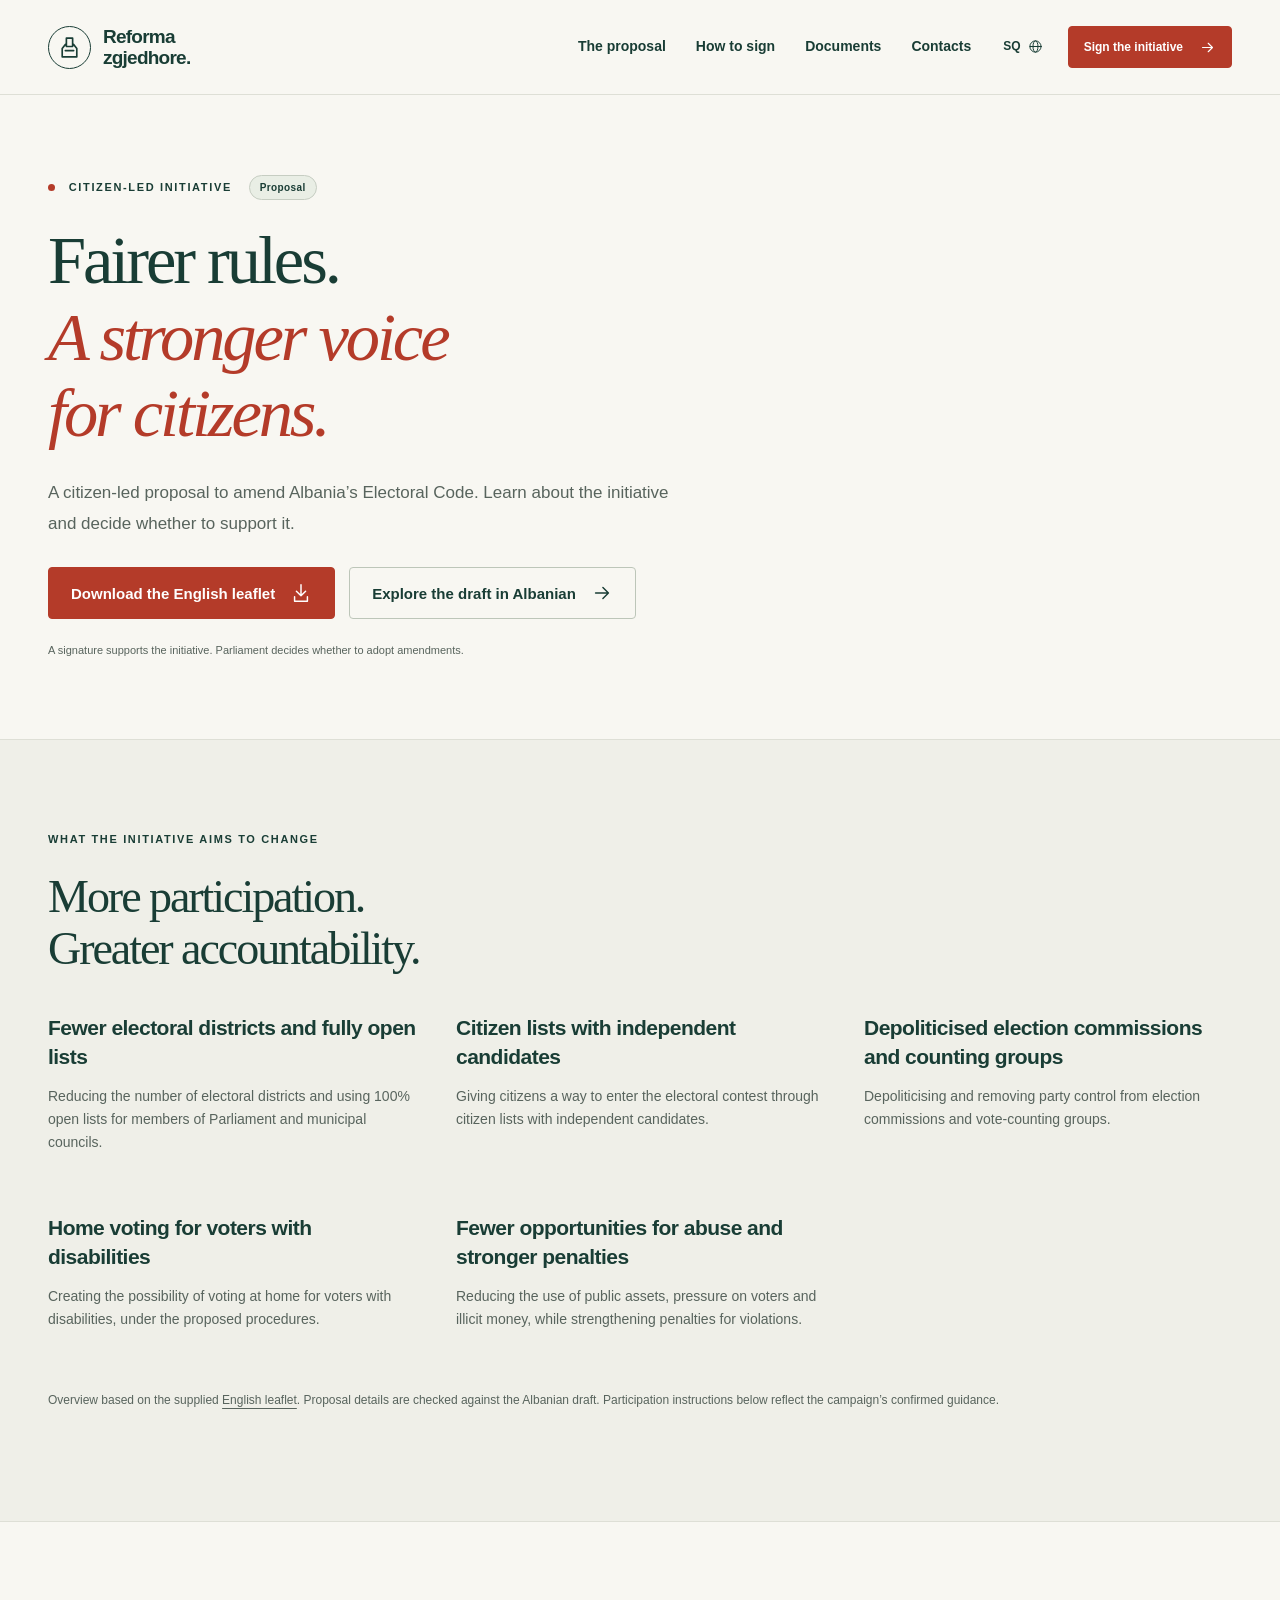
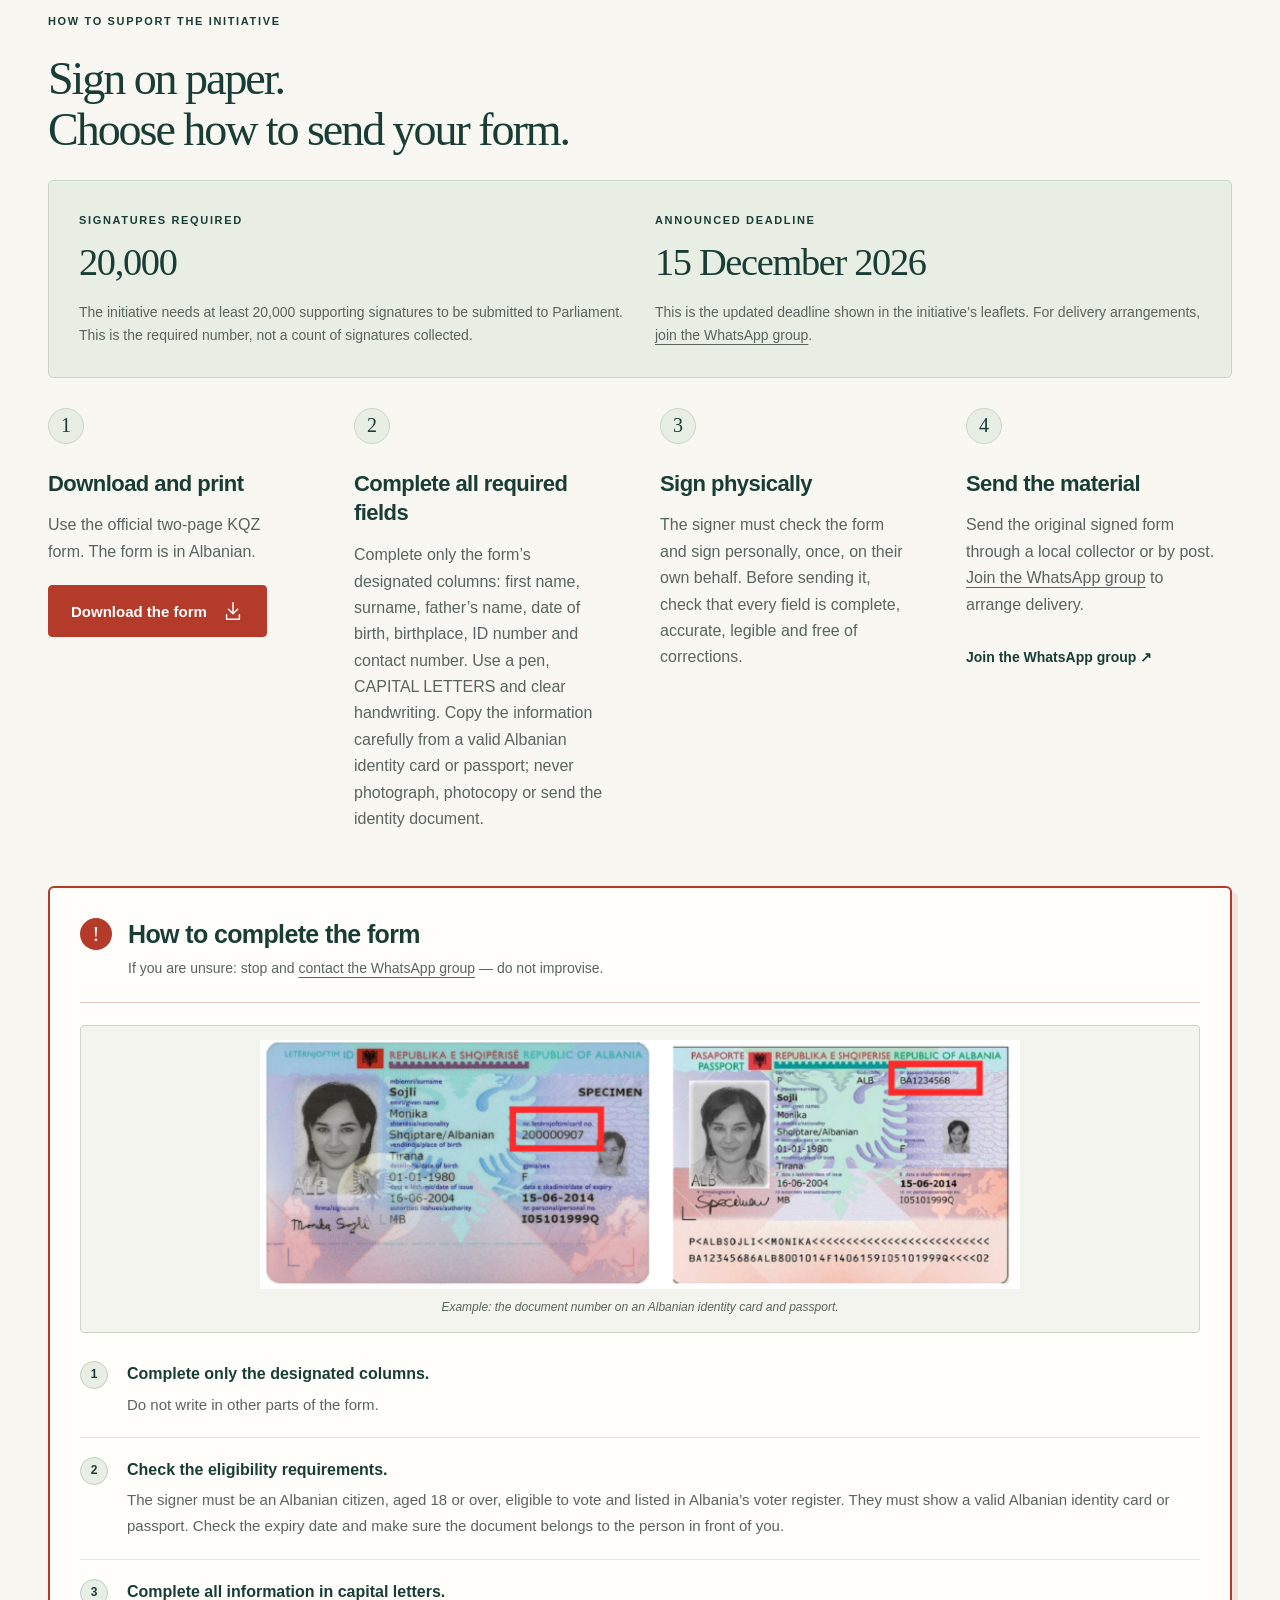
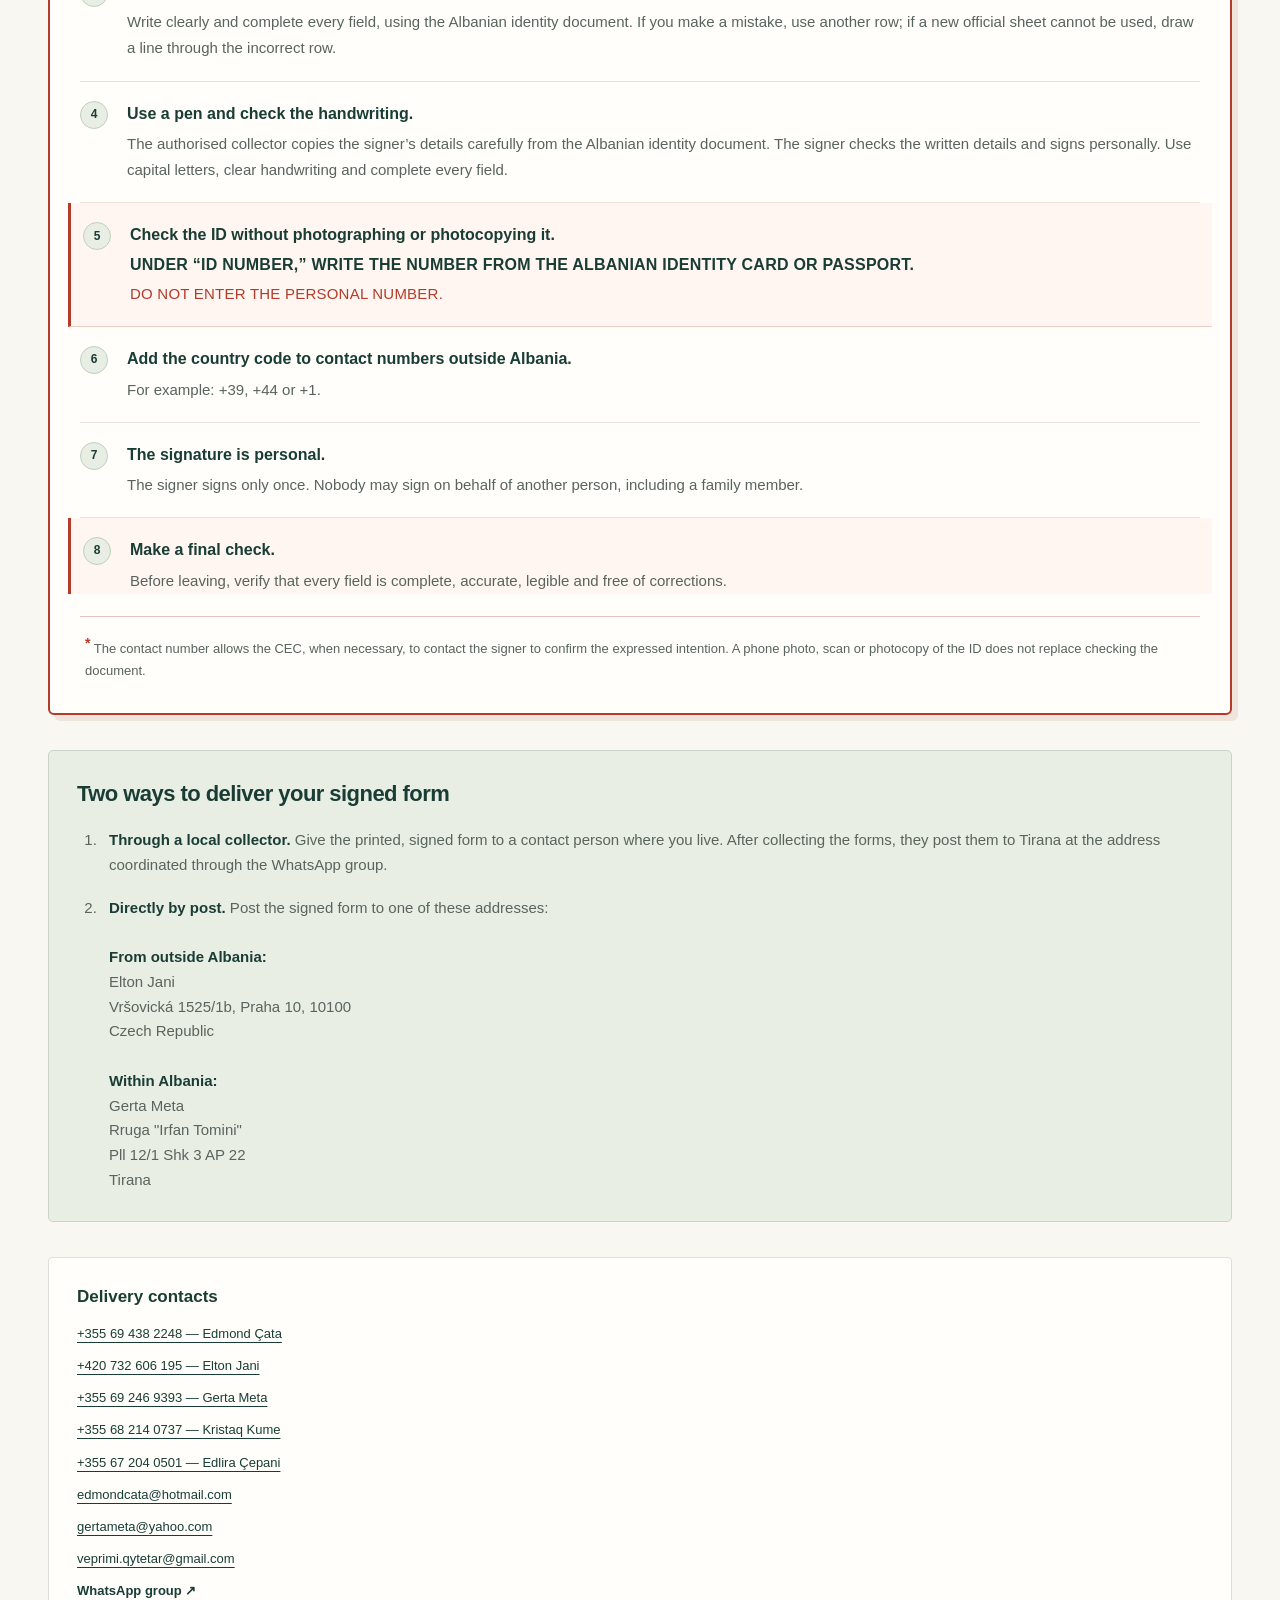
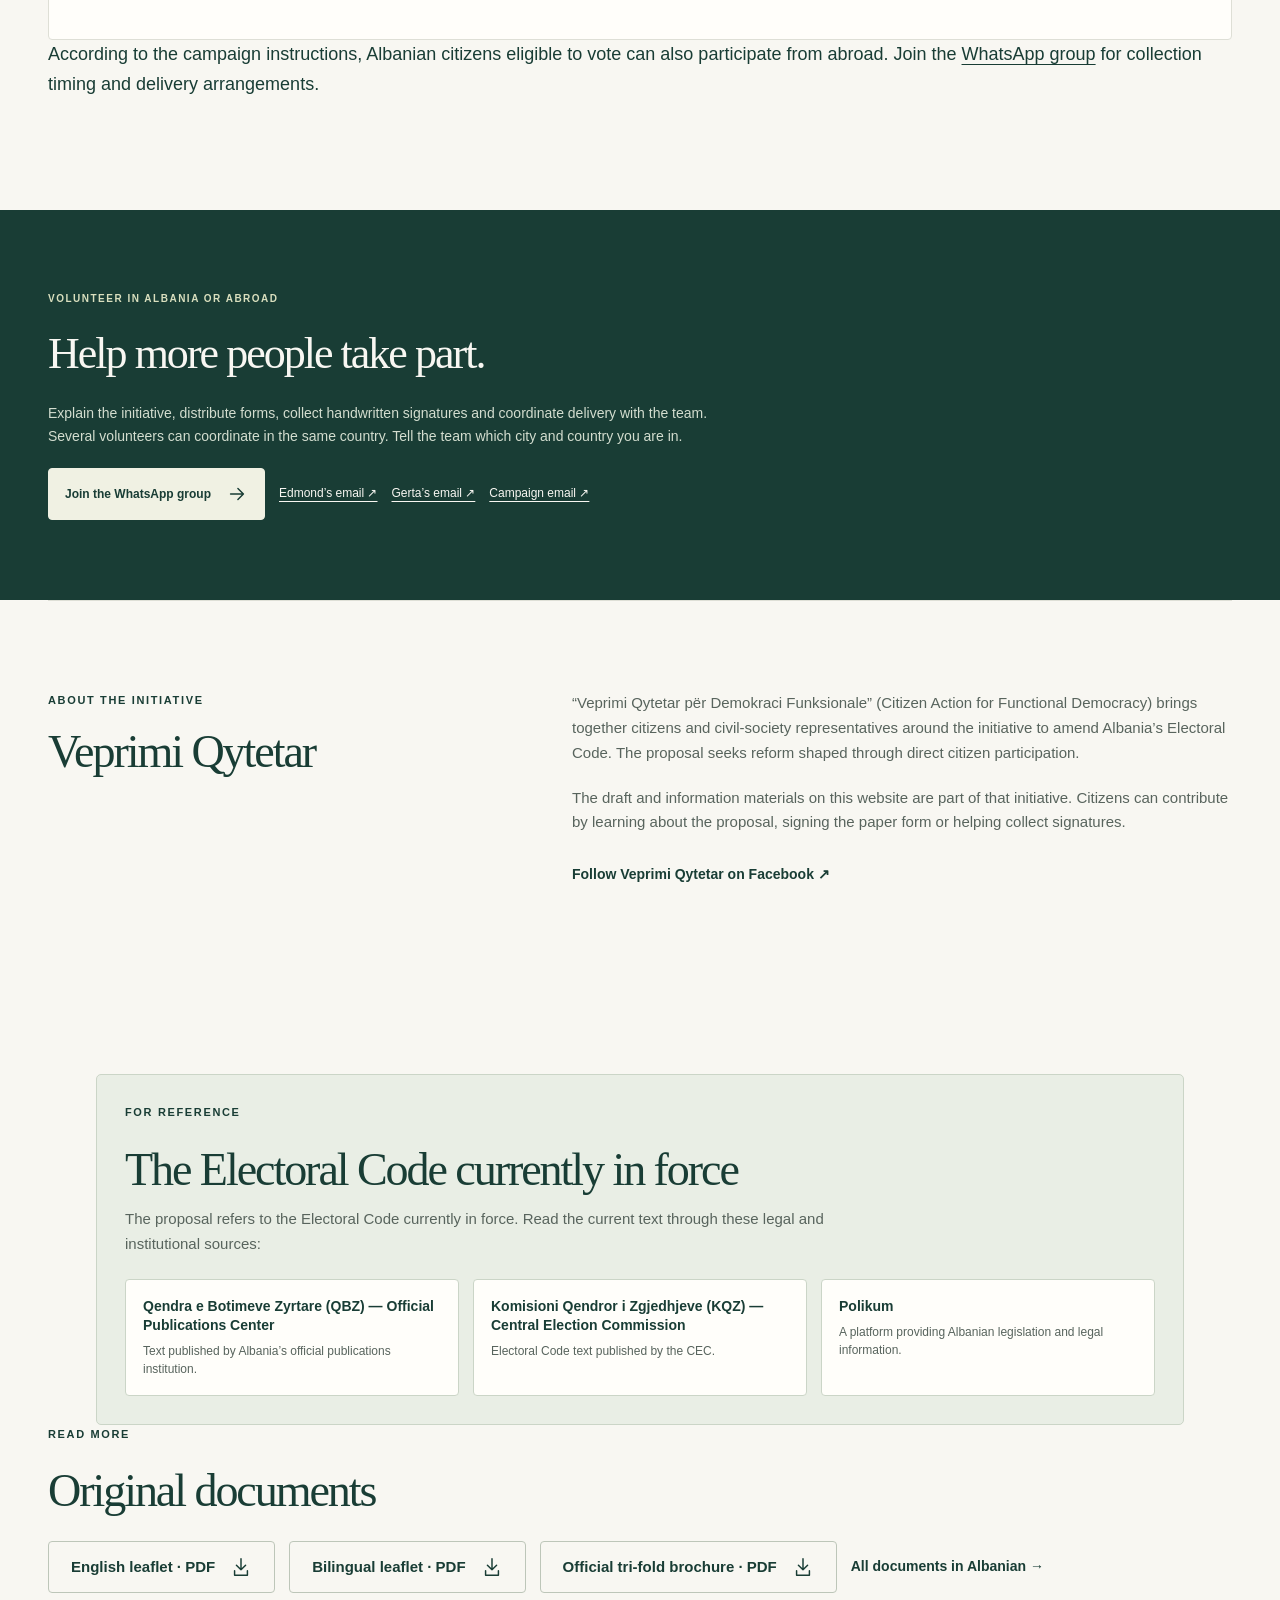
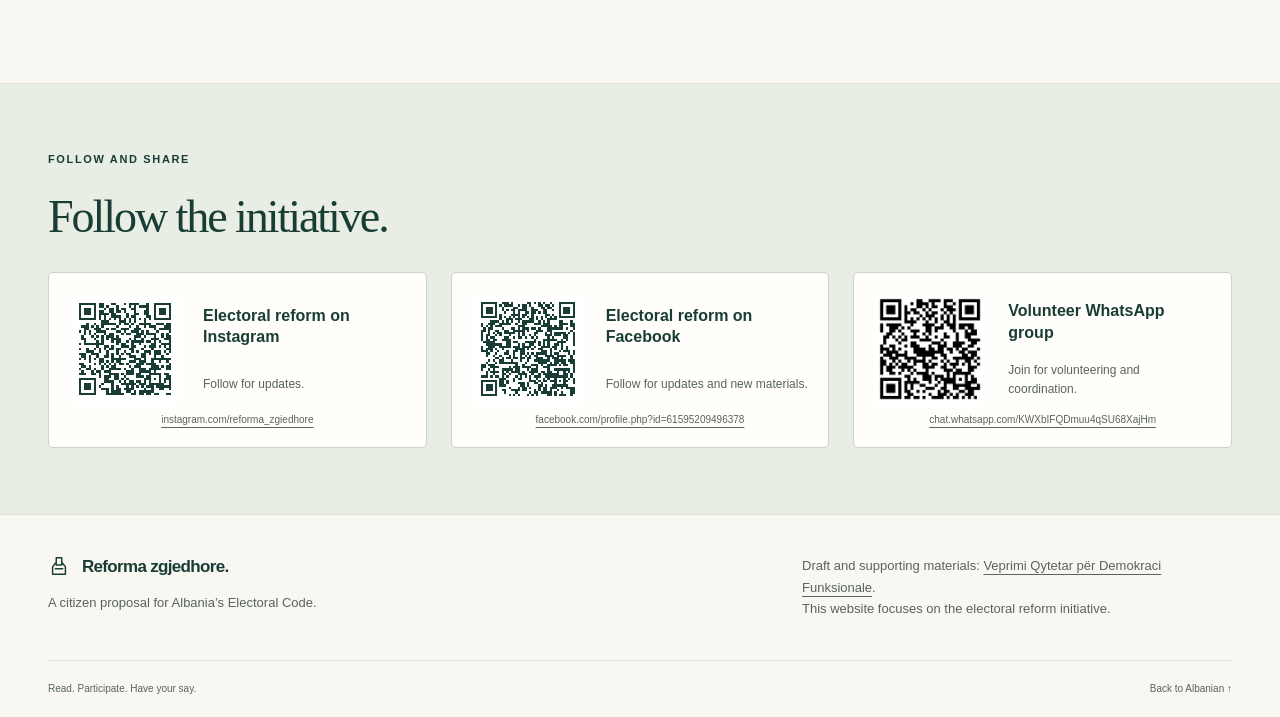
==== commit ed1ab2d5: "fix: explanations" ====
--- a/en.html
+++ b/en.html
@@ -201,7 +201,7 @@
 <section class="qr-section" aria-labelledby="qr-title">
 <div class="container"><p class="eyebrow">FOLLOW AND SHARE</p><h2 id="qr-title">Follow the initiative.</h2><div class="qr-grid">
 <div class="qr-card"><a class="qr-image-link" href="https://www.instagram.com/reforma_zgiedhore" target="_blank" rel="noopener"><img src="instagram-qr.svg" alt="QR code for the electoral reform Instagram page"></a><strong>Electoral reform on Instagram</strong><span>Follow for updates.</span><a class="qr-url" href="https://www.instagram.com/reforma_zgiedhore" target="_blank" rel="noopener">instagram.com/reforma_zgiedhore</a></div>
-<div class="qr-card"><a class="qr-image-link" href="https://www.facebook.com/profile.php?id=61595209496378" target="_blank" rel="noopener"><img src="facebook-qr.svg" alt="QR code for the Veprimi Qytetar Facebook page"></a><strong>Veprimi Qytetar on Facebook</strong><span>Follow for updates and new materials.</span><a class="qr-url" href="https://www.facebook.com/profile.php?id=61595209496378" target="_blank" rel="noopener">facebook.com/profile.php?id=61595209496378</a></div>
+<div class="qr-card"><a class="qr-image-link" href="https://www.facebook.com/profile.php?id=61595209496378" target="_blank" rel="noopener"><img src="facebook-qr.svg" alt="QR code for the Electoral Reform Facebook page"></a><strong>Electoral reform on Facebook</strong><span>Follow for updates and new materials.</span><a class="qr-url" href="https://www.facebook.com/profile.php?id=61595209496378" target="_blank" rel="noopener">facebook.com/profile.php?id=61595209496378</a></div>
 <div class="qr-card"><a class="qr-image-link" href="https://chat.whatsapp.com/KWXbIFQDmuu4qSU68XajHm" target="_blank" rel="noopener"><img src="whatsapp-qr.png" alt="QR code for the volunteer WhatsApp group"></a><strong>Volunteer WhatsApp group</strong><span>Join for volunteering and coordination.</span><a class="qr-url" href="https://chat.whatsapp.com/KWXbIFQDmuu4qSU68XajHm" target="_blank" rel="noopener">chat.whatsapp.com/KWXbIFQDmuu4qSU68XajHm</a></div>
 </div></div>
 </section>
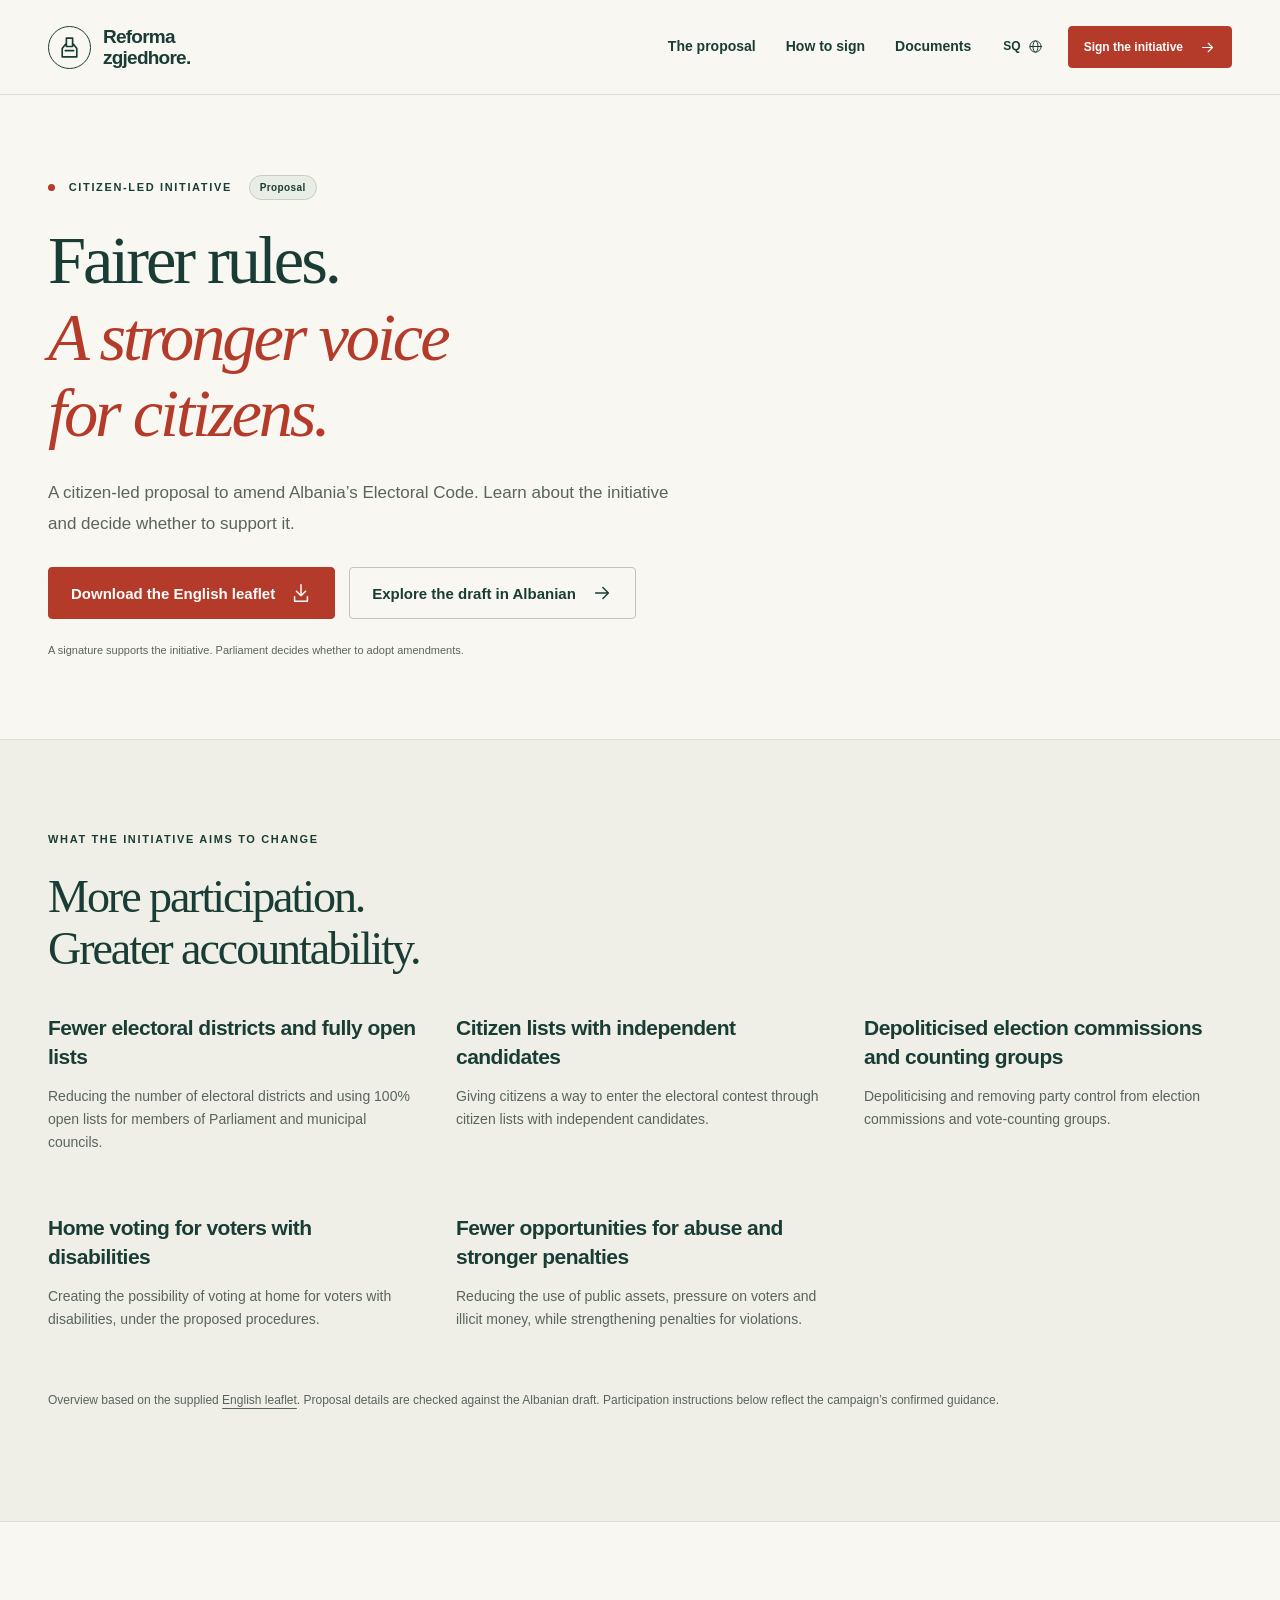
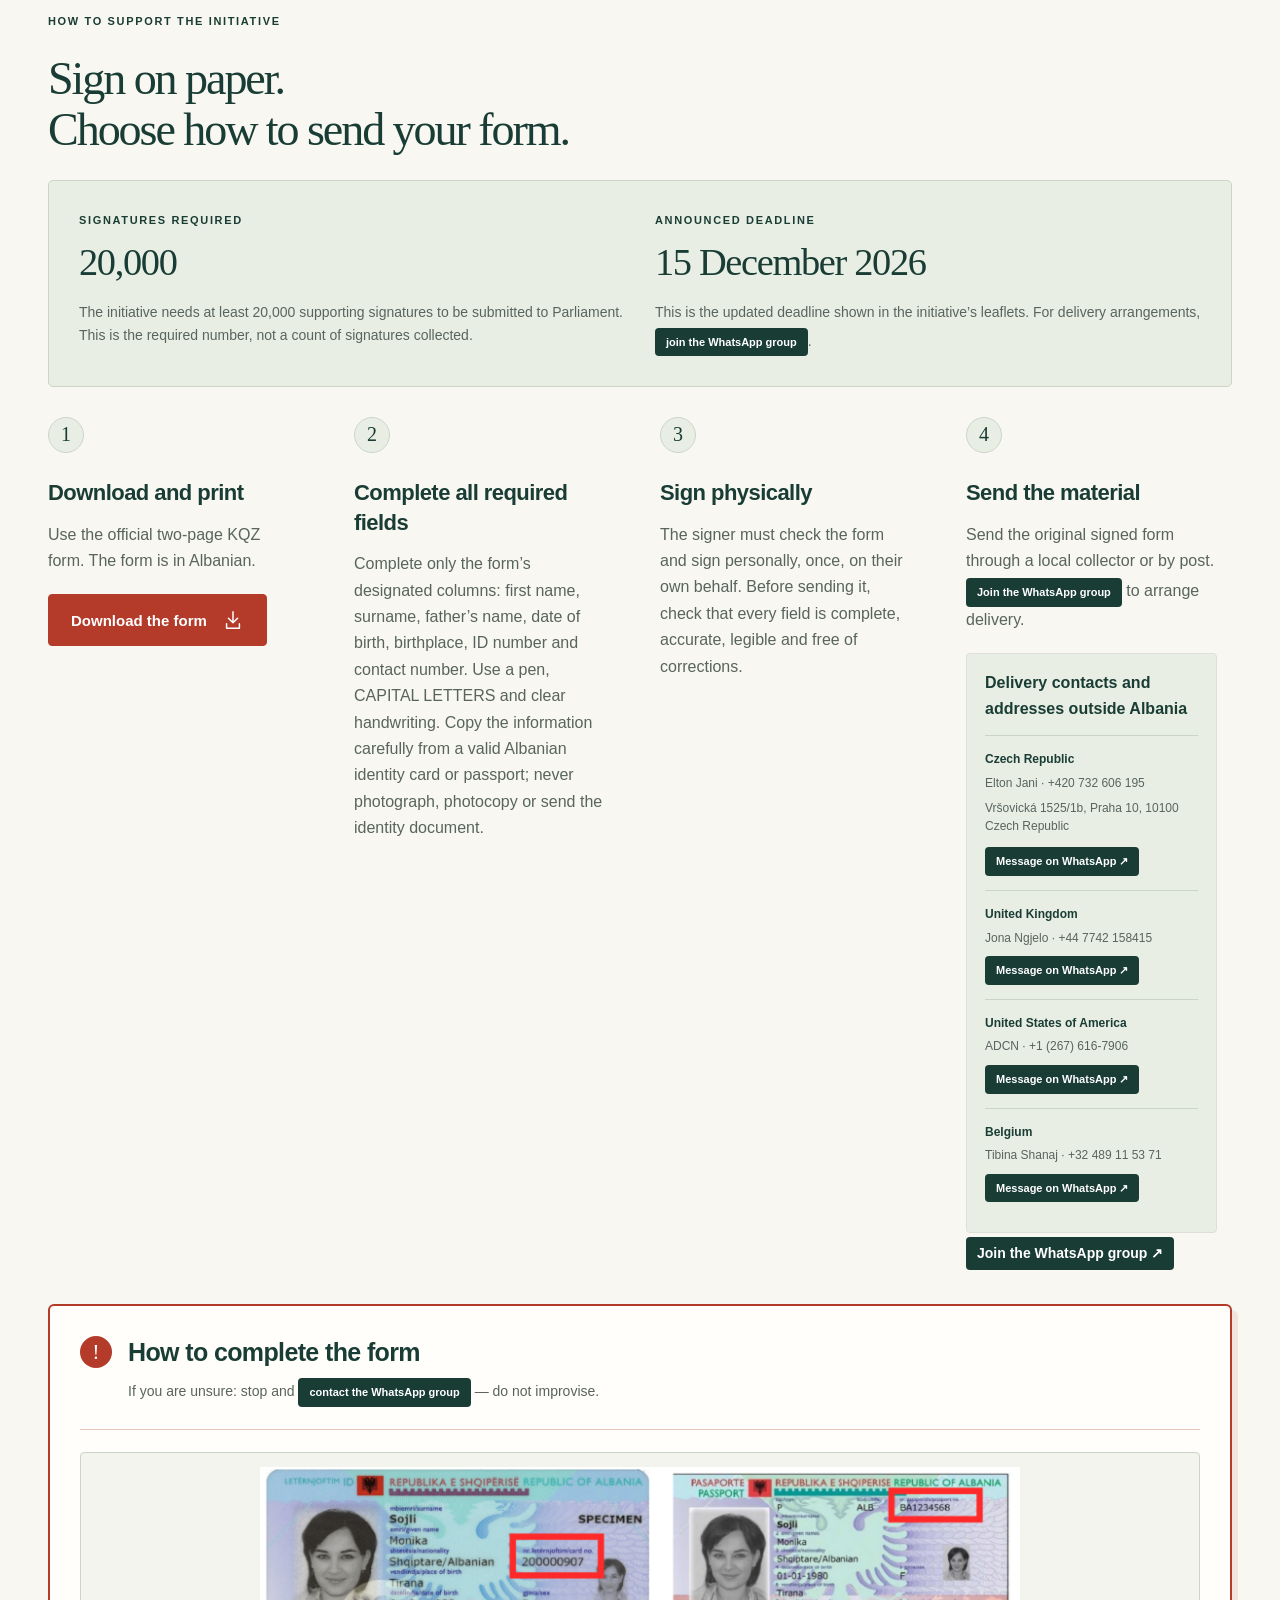
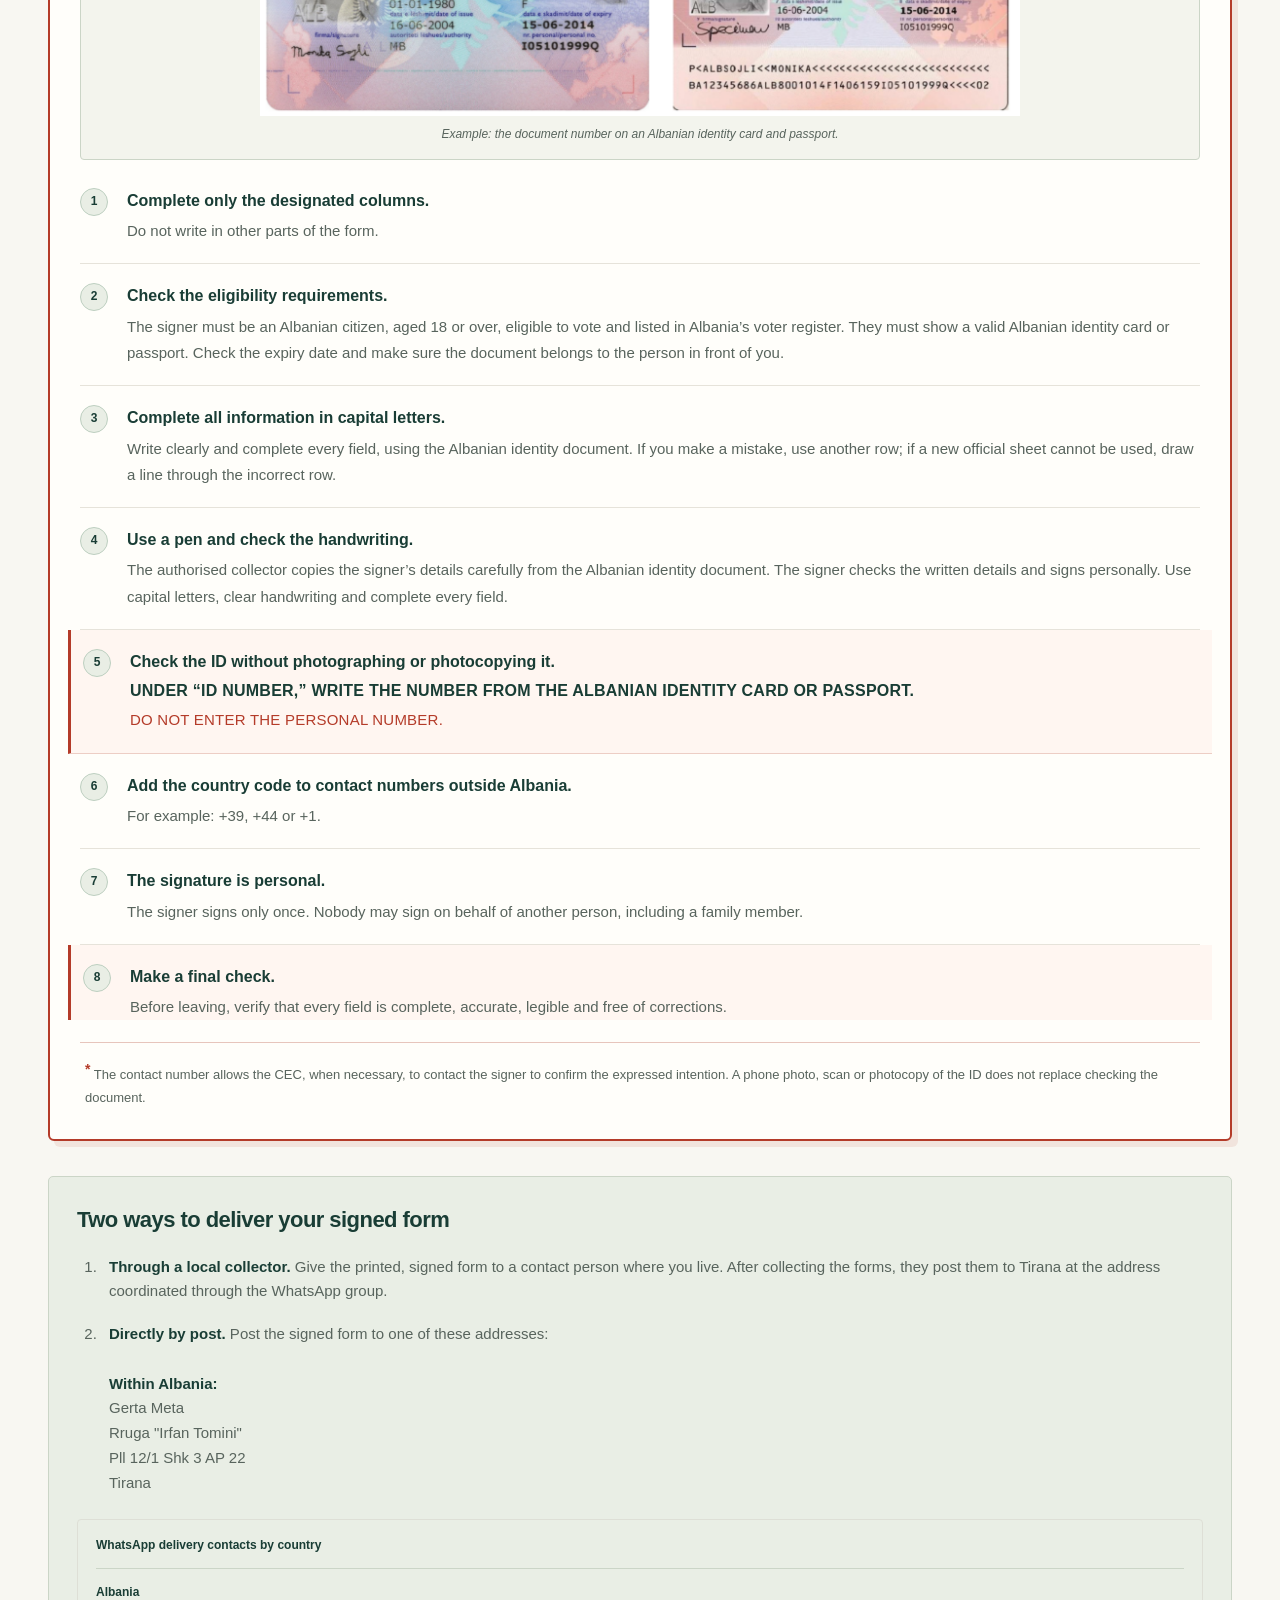
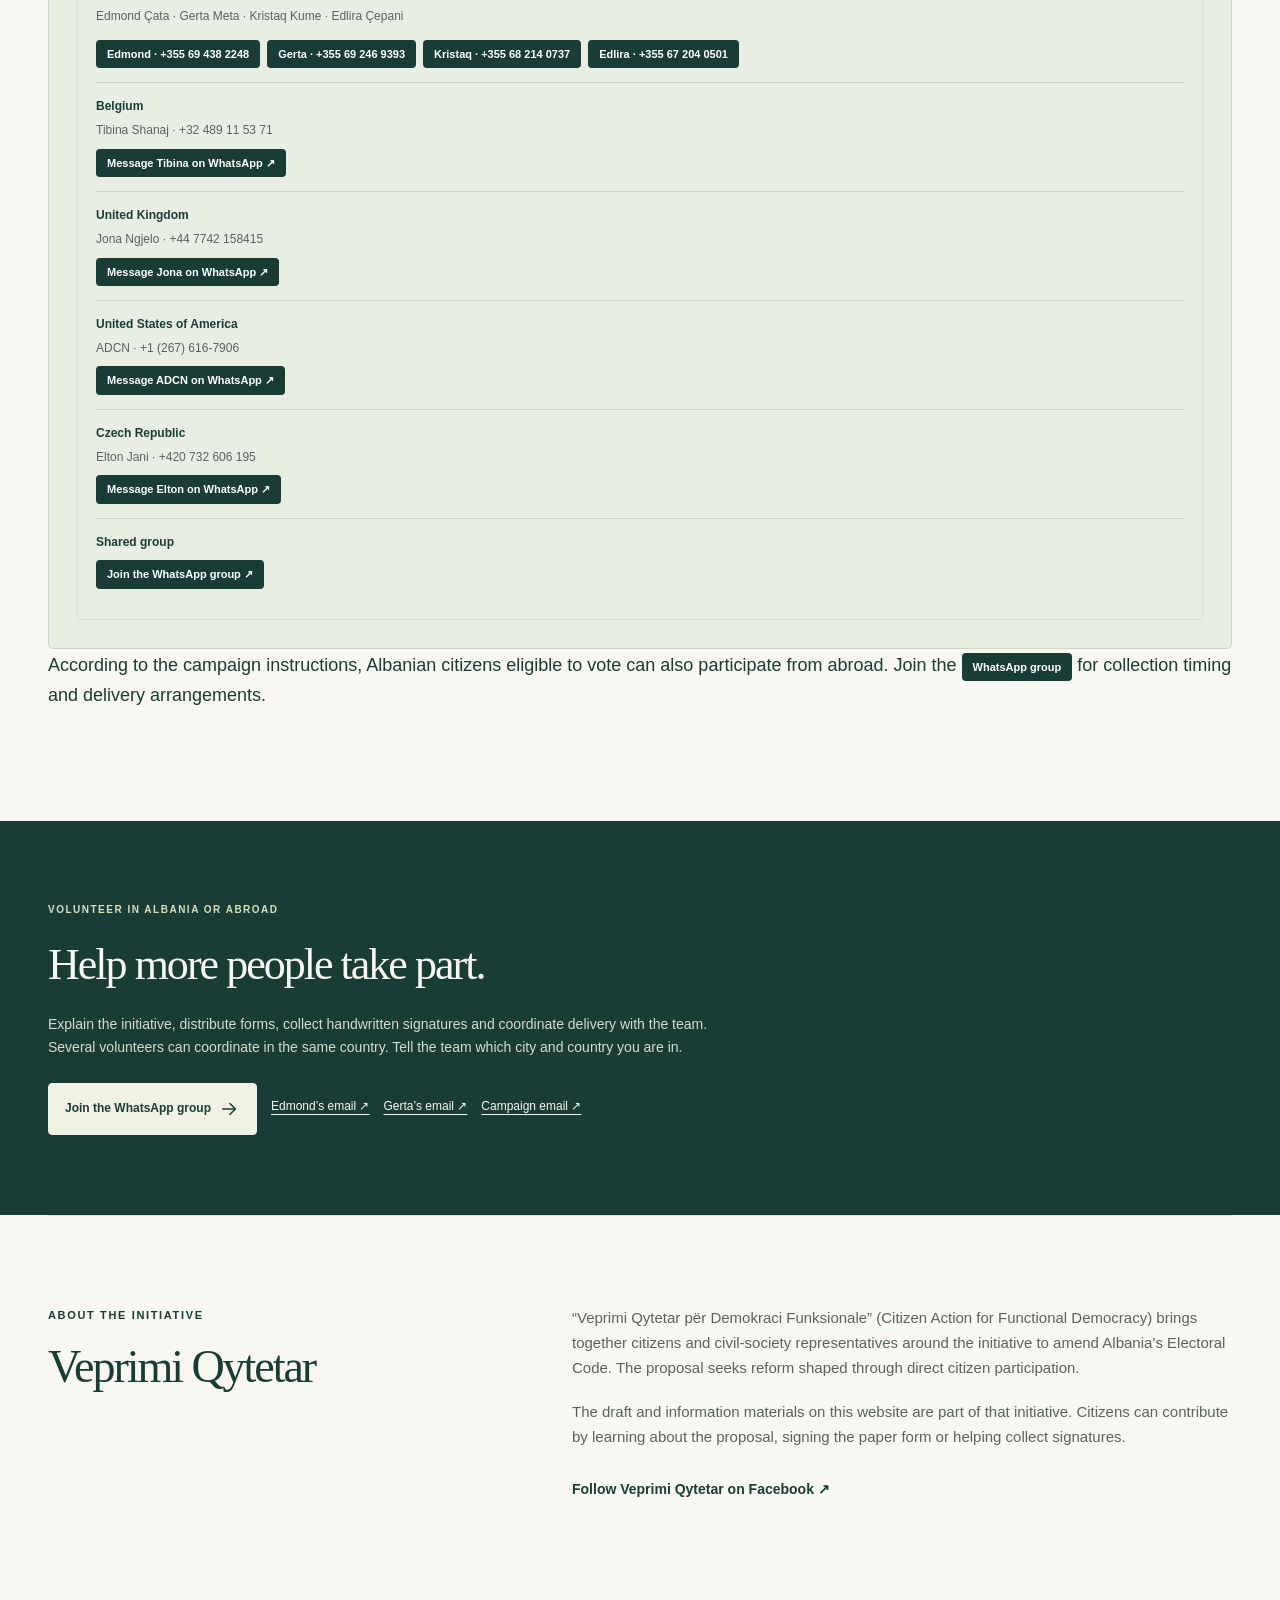
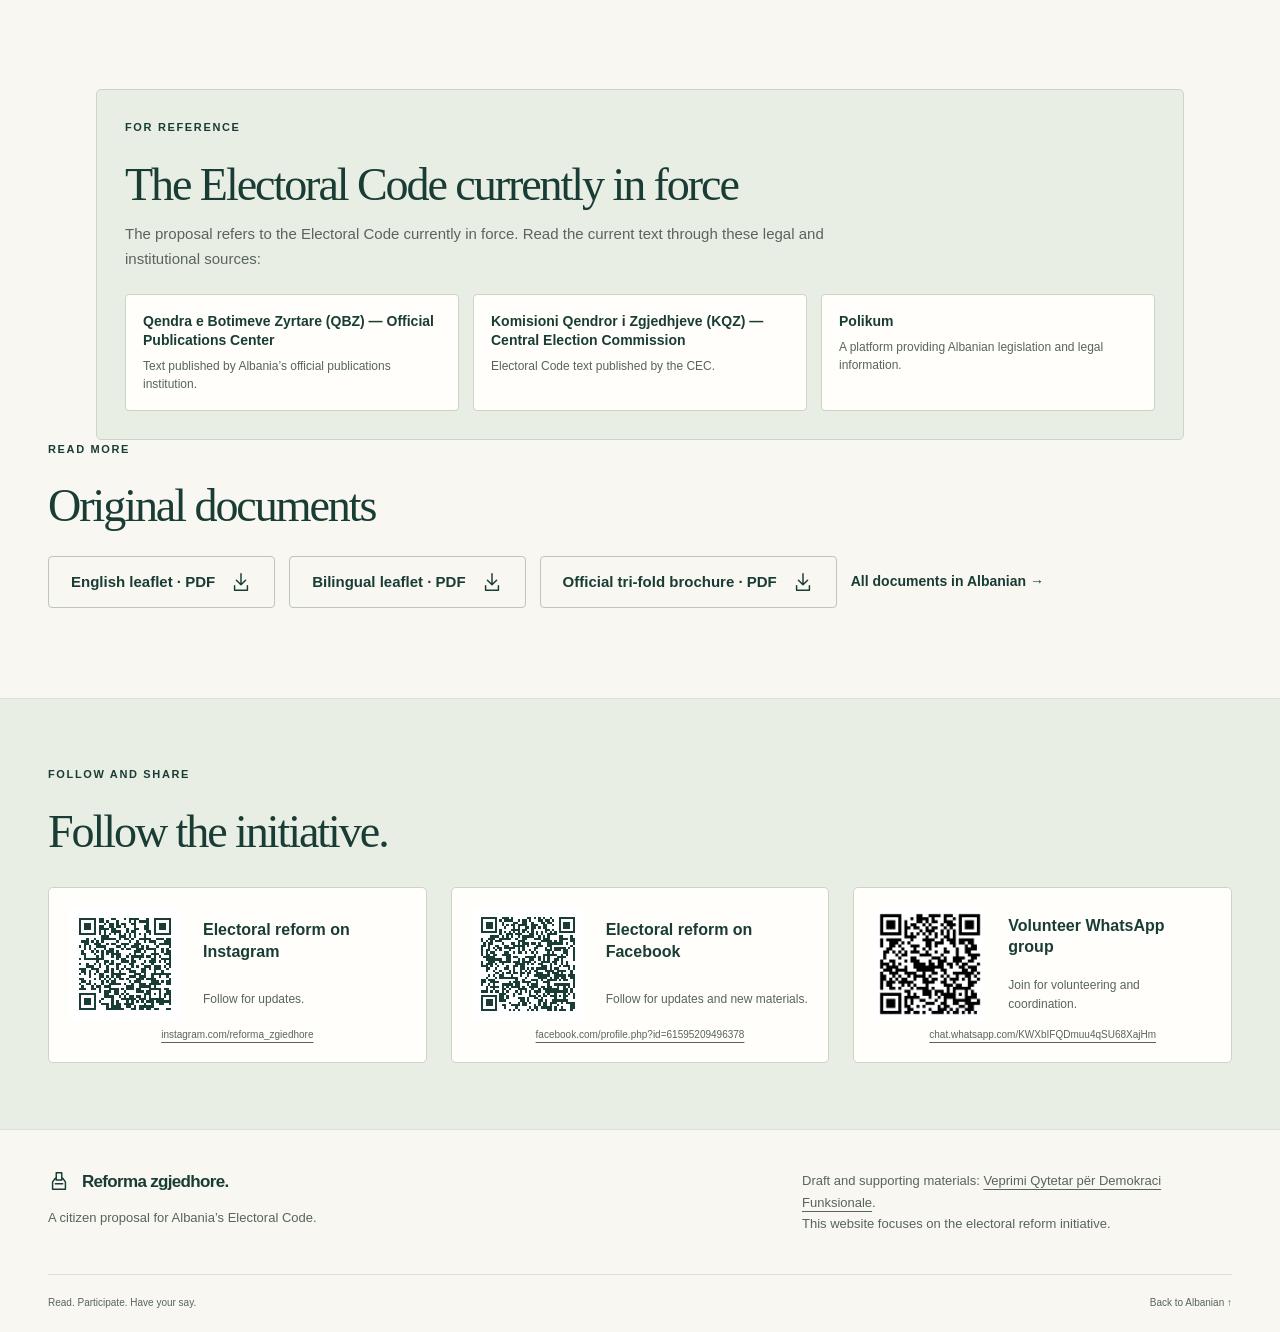
==== commit 3ad57f58: "add: addresses" ====
--- a/en.html
+++ b/en.html
@@ -6,7 +6,7 @@
 <body><a class="skip-link" href="#main">Skip to content</a>
 <header class="site-header">
 <div class="container header-inner"><a class="brand" href="index.html" aria-label="Electoral reform — home"><span class="brand-mark"><svg class="icon" viewBox="0 0 24 24" fill="none" stroke="currentColor" stroke-width="1.6" stroke-linecap="round" stroke-linejoin="round" aria-hidden="true"><path d="m8 9-3 4v8h14v-8l-3-4M8 15h8M9 3h6v8H9z"/></svg></span><span>Reforma<span class="brand-second">zgjedhore.</span></span></a><button class="menu-toggle" aria-expanded="false" aria-controls="navigation" hidden>Menu <span aria-hidden="true">☰</span></button>
-<nav id="navigation" aria-label="Main navigation"><a href="index.html#ndryshimet">The proposal</a><a href="index.html#firmos">How to sign</a><a href="index.html#dokumente">Documents</a><a href="index.html#kontaktet">Contacts</a>
+<nav id="navigation" aria-label="Main navigation"><a href="index.html#ndryshimet">The proposal</a><a href="index.html#firmos">How to sign</a><a href="index.html#dokumente">Documents</a>
 </nav>
 <div class="header-actions"><a class="language" href="index.html" lang="sq" hreflang="sq" aria-label="Lexo në shqip">SQ <svg class="icon" viewBox="0 0 24 24" fill="none" stroke="currentColor" stroke-width="1.6" stroke-linecap="round" stroke-linejoin="round" aria-hidden="true"><circle cx="12" cy="12" r="9"/><ellipse cx="12" cy="12" rx="4" ry="9"/><path d="M3 12h18"/></svg></a><a class="button small" href="index.html#firmos">Sign the initiative <svg class="icon" viewBox="0 0 24 24" fill="none" stroke="currentColor" stroke-width="1.6" stroke-linecap="round" stroke-linejoin="round" aria-hidden="true"><path d="M5 12h14m-6-6 6 6-6 6"/></svg></a>
 </div>
@@ -81,7 +81,7 @@
 <div class="campaign-stat">
 <p class="eyebrow">ANNOUNCED DEADLINE</p>
 <strong class="campaign-value"><time datetime="2026-12-15">15 December 2026</time></strong>
-<p>This is the updated deadline shown in the initiative’s leaflets. For delivery arrangements, <a href="https://chat.whatsapp.com/KWXbIFQDmuu4qSU68XajHm" target="_blank" rel="noopener">join the WhatsApp group</a>.</p>
+<p>This is the updated deadline shown in the initiative’s leaflets. For delivery arrangements, <a class="whatsapp-link" href="https://chat.whatsapp.com/KWXbIFQDmuu4qSU68XajHm" target="_blank" rel="noopener">join the WhatsApp group</a>.</p>
 </div>
 </aside>
 <div class="steps four-steps">
@@ -106,12 +106,16 @@
 <article class="step"><span class="step-number">4</span>
 <h3>Send the material
 </h3>
-<p>Send the original signed form through a local collector or by post. <a href="https://chat.whatsapp.com/KWXbIFQDmuu4qSU68XajHm" target="_blank" rel="noopener">Join the WhatsApp group</a> to arrange delivery.
-</p><a class="text-link" href="https://chat.whatsapp.com/KWXbIFQDmuu4qSU68XajHm" target="_blank" rel="noopener">Join the WhatsApp group ↗</a>
+<p>Send the original signed form through a local collector or by post. <a class="whatsapp-link" href="https://chat.whatsapp.com/KWXbIFQDmuu4qSU68XajHm" target="_blank" rel="noopener">Join the WhatsApp group</a> to arrange delivery.
+</p><div class="delivery-coordinators" aria-label="Delivery contacts and addresses outside Albania"><p><strong>Delivery contacts and addresses outside Albania</strong></p>
+<div class="delivery-coordinator"><strong>Czech Republic</strong><span>Elton Jani · +420 732 606 195</span><address>Vršovická 1525/1b, Praha 10, 10100<br>Czech Republic</address><a class="whatsapp-link" href="https://wa.me/420732606195" target="_blank" rel="noopener">Message on WhatsApp ↗</a></div>
+<div class="delivery-coordinator"><strong>United Kingdom</strong><span>Jona Ngjelo · +44 7742 158415</span><a class="whatsapp-link" href="https://wa.me/447742158415" target="_blank" rel="noopener">Message on WhatsApp ↗</a></div>
+<div class="delivery-coordinator"><strong>United States of America</strong><span>ADCN · +1 (267) 616-7906</span><a class="whatsapp-link" href="https://wa.me/12676167906" target="_blank" rel="noopener">Message on WhatsApp ↗</a></div>
+<div class="delivery-coordinator"><strong>Belgium</strong><span>Tibina Shanaj · +32 489 11 53 71</span><a class="whatsapp-link" href="https://wa.me/32489115371" target="_blank" rel="noopener">Message on WhatsApp ↗</a></div></div><a class="text-link whatsapp-link" href="https://chat.whatsapp.com/KWXbIFQDmuu4qSU68XajHm" target="_blank" rel="noopener">Join the WhatsApp group ↗</a>
 </article>
 </div>
 <section class="form-guidance" aria-labelledby="form-guidance-title-en">
-<div class="guidance-heading"><span class="guidance-alert">!</span><div><h3 id="form-guidance-title-en">How to complete the form</h3><p>If you are unsure: stop and <a href="https://chat.whatsapp.com/KWXbIFQDmuu4qSU68XajHm" target="_blank" rel="noopener">contact the WhatsApp group</a> — do not improvise.</p></div></div>
+<div class="guidance-heading"><span class="guidance-alert">!</span><div><h3 id="form-guidance-title-en">How to complete the form</h3><p>If you are unsure: stop and <a class="whatsapp-link" href="https://chat.whatsapp.com/KWXbIFQDmuu4qSU68XajHm" target="_blank" rel="noopener">contact the WhatsApp group</a> — do not improvise.</p></div></div>
 <figure class="id-illustration"><img src="fill-info.png" alt="Example showing where the document number appears on an Albanian identity card and passport"><figcaption>Example: the document number on an Albanian identity card and passport.</figcaption></figure>
 <ol class="form-guidance-list">
 <li><span class="guidance-number">1</span><div><strong>Complete only the designated columns.</strong><p>Do not write in other parts of the form.</p></div></li>
@@ -130,29 +134,21 @@
 <ol>
 <li><strong>Through a local collector.</strong> Give the printed, signed form to a contact person where you live. After collecting the forms, they post them to Tirana at the address coordinated through the WhatsApp group.</li>
 <li><strong>Directly by post.</strong> Post the signed form to one of these addresses:<br><br>
-<strong>From outside Albania:</strong><br>
-Elton Jani<br>
-Vršovická 1525/1b, Praha 10, 10100<br>
-Czech Republic<br><br>
 <strong>Within Albania:</strong><br>
 Gerta Meta<br>
 Rruga "Irfan Tomini"<br>
 Pll 12/1 Shk 3 AP 22<br>
 Tirana</li>
 </ol>
-</section>
-<div class="contact-strip" id="kontaktet"><div><strong>Delivery contacts</strong></div>
-<div class="contact-line"><a href="tel:+355694382248">+355 69 438 2248 — Edmond Çata</a></div>
-<div class="contact-line"><a href="tel:+420732606195">+420 732 606 195 — Elton Jani</a></div>
-<div class="contact-line"><a href="tel:+355692469393">+355 69 246 9393 — Gerta Meta</a></div>
-<div class="contact-line"><a href="tel:+355682140737">+355 68 214 0737 — Kristaq Kume</a></div>
-<div class="contact-line"><a href="tel:+355672040501">+355 67 204 0501 — Edlira Çepani</a></div>
-<div class="contact-line"><a href="mailto:edmondcata@hotmail.com">edmondcata@hotmail.com</a></div>
-<div class="contact-line"><a href="mailto:gertameta@yahoo.com">gertameta@yahoo.com</a></div>
-<div class="contact-line"><a href="mailto:veprimi.qytetar@gmail.com">veprimi.qytetar@gmail.com</a></div>
-<div class="contact-line"><a class="contact-whatsapp" href="https://chat.whatsapp.com/KWXbIFQDmuu4qSU68XajHm" target="_blank" rel="noopener">WhatsApp group ↗</a></div>
-</div>
-<p>According to the campaign instructions, Albanian citizens eligible to vote can also participate from abroad. Join the <a href="https://chat.whatsapp.com/KWXbIFQDmuu4qSU68XajHm" target="_blank" rel="noopener">WhatsApp group</a> for collection timing and delivery arrangements.
+<div class="delivery-coordinators delivery-options-contacts" aria-label="WhatsApp delivery contacts"><p><strong>WhatsApp delivery contacts by country</strong></p>
+<div class="delivery-coordinator"><strong>Albania</strong><span>Edmond Çata · Gerta Meta · Kristaq Kume · Edlira Çepani</span><div class="delivery-contact-buttons"><a class="whatsapp-link" href="https://wa.me/355694382248" target="_blank" rel="noopener">Edmond · +355 69 438 2248</a><a class="whatsapp-link" href="https://wa.me/355692469393" target="_blank" rel="noopener">Gerta · +355 69 246 9393</a><a class="whatsapp-link" href="https://wa.me/355682140737" target="_blank" rel="noopener">Kristaq · +355 68 214 0737</a><a class="whatsapp-link" href="https://wa.me/355672040501" target="_blank" rel="noopener">Edlira · +355 67 204 0501</a></div></div>
+<div class="delivery-coordinator"><strong>Belgium</strong><span>Tibina Shanaj · +32 489 11 53 71</span><a class="whatsapp-link" href="https://wa.me/32489115371" target="_blank" rel="noopener">Message Tibina on WhatsApp ↗</a></div>
+<div class="delivery-coordinator"><strong>United Kingdom</strong><span>Jona Ngjelo · +44 7742 158415</span><a class="whatsapp-link" href="https://wa.me/447742158415" target="_blank" rel="noopener">Message Jona on WhatsApp ↗</a></div>
+<div class="delivery-coordinator"><strong>United States of America</strong><span>ADCN · +1 (267) 616-7906</span><a class="whatsapp-link" href="https://wa.me/12676167906" target="_blank" rel="noopener">Message ADCN on WhatsApp ↗</a></div>
+<div class="delivery-coordinator"><strong>Czech Republic</strong><span>Elton Jani · +420 732 606 195</span><a class="whatsapp-link" href="https://wa.me/420732606195" target="_blank" rel="noopener">Message Elton on WhatsApp ↗</a></div>
+<div class="delivery-coordinator"><strong>Shared group</strong><a class="whatsapp-link" href="https://chat.whatsapp.com/KWXbIFQDmuu4qSU68XajHm" target="_blank" rel="noopener">Join the WhatsApp group ↗</a></div></div>
+</section>
+<p>According to the campaign instructions, Albanian citizens eligible to vote can also participate from abroad. Join the <a class="whatsapp-link" href="https://chat.whatsapp.com/KWXbIFQDmuu4qSU68XajHm" target="_blank" rel="noopener">WhatsApp group</a> for collection timing and delivery arrangements.
 </p>
 </section>
 <section class="volunteer-section">
@@ -163,7 +159,7 @@
 </h2>
 <p class="english-volunteer-copy">Explain the initiative, distribute forms, collect handwritten signatures and coordinate delivery with the team. Several volunteers can coordinate in the same country. Tell the team which city and country you are in.
 </p>
-<div class="actions"><a class="button light" href="https://chat.whatsapp.com/KWXbIFQDmuu4qSU68XajHm" target="_blank" rel="noopener">Join the WhatsApp group <svg class="icon" viewBox="0 0 24 24" fill="none" stroke="currentColor" stroke-width="1.6" stroke-linecap="round" stroke-linejoin="round" aria-hidden="true"><path d="M5 12h14m-6-6 6 6-6 6"/></svg></a><a class="email-light" href="mailto:edmondcata@hotmail.com?subject=Electoral%20reform%20volunteer">Edmond’s email ↗</a><a class="email-light" href="mailto:gertameta@yahoo.com?subject=Electoral%20reform%20volunteer">Gerta’s email ↗</a><a class="email-light" href="mailto:veprimi.qytetar@gmail.com?subject=Electoral%20reform%20volunteer">Campaign email ↗</a>
+<div class="actions"><a class="button light whatsapp-link" href="https://chat.whatsapp.com/KWXbIFQDmuu4qSU68XajHm" target="_blank" rel="noopener">Join the WhatsApp group <svg class="icon" viewBox="0 0 24 24" fill="none" stroke="currentColor" stroke-width="1.6" stroke-linecap="round" stroke-linejoin="round" aria-hidden="true"><path d="M5 12h14m-6-6 6 6-6 6"/></svg></a><a class="email-light" href="mailto:edmondcata@hotmail.com?subject=Electoral%20reform%20volunteer">Edmond’s email ↗</a><a class="email-light" href="mailto:gertameta@yahoo.com?subject=Electoral%20reform%20volunteer">Gerta’s email ↗</a><a class="email-light" href="mailto:veprimi.qytetar@gmail.com?subject=Electoral%20reform%20volunteer">Campaign email ↗</a>
 </div>
 </div>
 </section>
--- a/assets/style.css
+++ b/assets/style.css
@@ -1,4 +1,4 @@
-:root{--ink:#193d35;--muted:#58645d;--cream:#f8f7f2;--paper:#fffefa;--line:#dedfd6;--accent:#b43b29;--mint:#e9eee5;--serif:Georgia,'Times New Roman',serif;--sans:Arial,Helvetica,sans-serif}*{box-sizing:border-box}html{scroll-behavior:auto;scroll-padding-top:110px}body{margin:0;background:var(--cream);color:var(--ink);font-family:var(--sans);font-size:16px;line-height:1.65;-webkit-font-smoothing:antialiased}a{color:inherit;text-underline-offset:4px}a:hover{color:var(--accent)}button,a,summary{-webkit-tap-highlight-color:transparent}a:focus-visible,button:focus-visible,summary:focus-visible{outline:3px solid var(--accent);outline-offset:5px}h1,h2,h3,p{margin-top:0}h1,h2{font-weight:400;letter-spacing:-.045em;line-height:1.12;font-family:var(--serif)}h1{font-size:clamp(46px,5.35vw,76px);margin-bottom:26px}h2{font-size:clamp(36px,3.6vw,50px);margin-bottom:24px}h3{line-height:1.35;letter-spacing:-.025em;font-size:21px;margin-bottom:14px}p{margin-bottom:20px}em{color:var(--accent);font-weight:400}svg{flex-shrink:0}.icon{width:22px;height:22px;vertical-align:middle}.container{width:min(1200px,calc(100% - 96px));margin-inline:auto}.eyebrow{font-size:11px;letter-spacing:.15em;font-weight:700;line-height:1.7;margin-bottom:22px}.status-dot{display:inline-block;background:var(--accent);width:7px;height:7px;border-radius:50%;margin-right:9px}.pill{display:inline-block;margin-left:12px;border:1px solid #c6cdc2;background:var(--mint);padding:3px 10px;border-radius:30px;letter-spacing:.04em;font-size:10px}.site-header{position:sticky;top:0;z-index:20;border-bottom:1px solid var(--line);background:rgba(248,247,242,.98)}.header-inner{display:flex;align-items:center;justify-content:space-between;gap:32px;min-height:94px}.brand{display:flex;align-items:center;gap:12px;text-decoration:none;font-size:19px;line-height:1.12;font-weight:700;letter-spacing:-.04em}.brand-second{display:block}.brand-mark{display:grid;place-items:center;border:1px solid var(--ink);width:43px;height:43px;border-radius:50%}.brand-mark .icon{width:25px;height:25px}nav{display:flex;align-items:center;gap:30px;margin-left:auto}nav a{font-size:13px;text-decoration:none;font-weight:600;padding-block:12px}.header-actions{display:flex;align-items:center;gap:25px}.language{display:flex;align-items:center;gap:7px;font-size:12px;font-weight:700;text-decoration:none}.language .icon{width:15px;height:15px}.button{display:inline-flex;align-items:center;justify-content:center;gap:15px;min-height:52px;background:var(--accent);border:1px solid var(--accent);border-radius:4px;padding:13px 22px;color:white;text-decoration:none;font-size:14px;font-weight:600;line-height:1.4;transition:background .18s,color .18s}.button:hover{background:#922e20;border-color:#922e20;color:#fff}.button.small{min-height:42px;padding:10px 15px;font-size:12px;gap:16px}.button.small .icon{width:17px;height:17px}.button.secondary{color:var(--ink);border-color:#bdc6b9;background:transparent}.button.secondary:hover{background:var(--mint)}.actions{display:flex;gap:14px;flex-wrap:wrap;align-items:center}.hero{display:grid;grid-template-columns:1.1fr 1fr;align-items:center;gap:38px;padding-block:78px 74px}.hero-description{max-width:470px;font-size:17px;line-height:1.8;color:var(--muted);margin-bottom:28px}.hero-note{font-size:11px;max-width:450px;color:var(--muted);margin-top:22px;margin-bottom:0}.hero-art{height:470px;position:relative;display:flex;align-items:center;justify-content:center;isolation:isolate;overflow:hidden;background:var(--mint);border-radius:48% 48% 8px 8px}.orbit{position:absolute;border:1px solid #cfd7ca;border-radius:50%;z-index:-1;left:50%;top:51%;transform:translate(-50%,-50%);width:430px;height:430px}.orbit-two{width:335px;height:335px}.art-label{position:absolute;top:35px;left:0;width:100%;text-align:center;font-size:9px;letter-spacing:.22em;font-weight:700}.paper{background:var(--paper);border:1px solid #e1dfd3;width:290px;min-height:325px;padding:32px 26px;transform:rotate(-8deg);box-shadow:8px 13px 0 #193d3509,0 15px 25px #193d350d}.paper-heading{font-family:var(--serif);font-size:31px;line-height:1.12;margin-bottom:25px;letter-spacing:-.045em}.paper-row{display:flex;align-items:center;gap:10px;font-size:11px;margin-block:12px}.checkbox{border:1px solid #9daa98;width:24px;height:24px;display:grid;place-items:center;font-size:24px;line-height:1;color:var(--accent)}.paper-rule{border-top:1px solid var(--line);margin-top:25px}.paper-signature{font-family:var(--serif);display:block;font-style:italic;font-size:23px;margin-top:10px;color:var(--accent)}.art-stamp{background:var(--accent);color:var(--paper);border-radius:50%;width:110px;height:110px;position:absolute;right:18px;bottom:83px;transform:rotate(12deg);outline:1px dashed #fff8;outline-offset:-7px;display:flex;flex-direction:column;justify-content:center;align-items:center;line-height:1.8;font-size:9px;letter-spacing:.12em}.art-stamp strong{font-size:13px;letter-spacing:.02em}.art-stamp span{font-size:8px}.art-caption{display:flex;gap:12px;align-items:center;position:absolute;bottom:23px;left:25px;font-size:10px}.caption-line{width:22px;height:1px;background:var(--ink)}.principles{border-block:1px solid var(--line)}.principles .container{display:flex;justify-content:space-between;gap:20px;padding-block:21px;font-size:12px}.principles a{font-weight:700;text-decoration:none}.section{padding-block:90px}.section-heading{display:flex;align-items:flex-end;justify-content:space-between;gap:70px;margin-bottom:40px}.section-heading h2{margin-bottom:0}.section-heading>p{width:330px;max-width:100%;color:var(--muted);font-size:14px;margin-bottom:4px}.section-heading .eyebrow{margin-bottom:16px}.feature-grid{display:grid;grid-template-columns:repeat(4,1fr);gap:18px}.feature{background:var(--paper);border:1px solid var(--line);padding:25px 23px;display:flex;flex-direction:column;border-radius:5px}.feature-top{display:flex;align-items:center;justify-content:space-between;margin-bottom:40px}.feature-top .icon,.feature-top img{width:30px;height:30px;object-fit:contain}.feature-top span{font-size:11px;color:#6b756b}.feature h3{font-size:21px;min-height:57px}.feature p{font-size:13px;color:var(--muted);line-height:1.8;flex:1}.text-link{display:inline-flex;align-items:center;gap:12px;font-size:12px;font-weight:700;text-decoration:none;padding-block:8px}.text-link .icon{width:17px;height:17px}.details-section{background:#efefe8;border-block:1px solid var(--line)}.detail-layout{display:grid;grid-template-columns:1fr 1.85fr;gap:75px}.detail-intro{align-self:start;position:sticky;top:135px}.detail-intro p{font-size:14px;color:var(--muted)}.detail-intro .eyebrow{color:var(--ink);font-size:11px}.detail-intro .source-note{font-size:12px}.topic-list{border-top:1px solid #cbd1c4}details{border-bottom:1px solid #cbd1c4;scroll-margin-top:115px}summary{cursor:pointer;list-style:none;display:flex;gap:20px;align-items:center;padding:23px 0;line-height:1.45}summary::-webkit-details-marker{display:none}summary:hover{color:var(--accent)}.topic-number{align-self:flex-start;font-size:10px;letter-spacing:.05em;padding-top:5px;color:var(--muted)}summary strong{font-size:16px;font-weight:600}.topic-summary{display:block;font-size:12px;color:var(--muted);margin-top:5px}.expand{margin-left:auto;align-self:flex-start;font-size:23px;font-weight:400;line-height:1;min-width:24px;text-align:center}.topic .expand{padding-top:2px}details[open]>.summary,details[open]>summary{color:var(--accent)}details[open]>summary .expand{transform:rotate(45deg)}.detail-content{font-size:14px;color:#435149;padding:0 0 24px 34px;line-height:1.85}.detail-content p:last-child{margin-bottom:0}.detail-content dl{margin:20px 0}.detail-content dt{font-size:11px;text-transform:uppercase;letter-spacing:.07em;font-weight:700;color:var(--ink)}.detail-content dd{margin:2px 0 12px}.reference{font-size:11px;border-top:1px solid #d2d6cb;padding-top:16px;line-height:1.8}.detail-content>a{font-size:12px}.sign-sequence{border-block:1px solid var(--line);padding:18px 0;font-size:13px;font-weight:600;word-spacing:.05em;margin-bottom:35px}.steps{display:grid;grid-template-columns:repeat(3,1fr);gap:40px}.step{padding-right:15px}.step-number{display:grid;place-items:center;width:36px;height:36px;background:var(--mint);border:1px solid #cbd5c7;border-radius:50%;margin-bottom:25px;font-family:var(--serif);font-size:20px}.step h3{font-size:22px}.step p{font-size:14px;color:var(--muted)}.step .small-note{font-size:12px}.file-caption{display:block;color:var(--muted);font-size:10px;margin-top:10px}.contact-strip{display:block;padding:25px 28px;border:1px solid var(--line);border-radius:4px;background:var(--paper);margin-top:35px;font-size:13px}.contact-strip>div{margin-bottom:14px}.contact-strip .eyebrow{display:block;font-size:9px;margin-bottom:6px}.contact-strip strong{display:block;font-size:17px}.contact-strip a{display:block;overflow-wrap:anywhere;line-height:1.4;margin-top:7px}.contact-strip .contact-line{display:block;width:100%;margin-top:7px}.contact-strip .contact-line a{margin-top:0}.contact-whatsapp{text-decoration:none;font-weight:700}.diaspora-note{display:flex;align-items:flex-start;gap:20px;margin-top:30px;padding:25px 28px;background:#eeefe8;border-radius:4px}.diaspora-note .icon{margin-top:3px;width:27px;height:27px}.diaspora-note h3{font-size:16px;margin-bottom:8px}.diaspora-note p{font-size:13px;color:var(--muted);margin:0}.volunteer-section{background:var(--ink);color:var(--cream);padding-block:80px}.volunteer-layout{display:grid;grid-template-columns:1.45fr 1fr;gap:100px}.volunteer-section h2{font-size:44px}.volunteer-section em{color:#d9dfbe}.volunteer-section p{color:#d3ddcf;font-size:14px}.volunteer-section .eyebrow{font-size:10px;color:#d9dfbe}.volunteer-section .volunteer-lead{font-size:18px;color:var(--cream);font-weight:600;margin-bottom:13px}.button.light{background:#f0f1e3;color:var(--ink);border-color:#f0f1e3;font-size:12px;padding-inline:16px}.button.light:hover{background:#dce4c9}.email-light{font-size:12px;color:var(--cream)}.email-light:hover{color:#d9dfbe}.volunteer-section .volunteer-contact{font-size:10px;margin-top:20px;margin-bottom:0}.volunteer-tasks{align-self:center}.volunteer-task{display:flex;align-items:flex-start;gap:15px;padding:17px 0;border-bottom:1px solid #ffffff26}.volunteer-task:last-child{border:0}.volunteer-task .icon{color:#d9dfbe;width:19px;height:19px;margin-top:3px}.volunteer-task h3{font-size:16px;margin-bottom:5px}.volunteer-task p{font-size:12px;margin:0}.faq-layout{display:grid;grid-template-columns:1fr 1.85fr;gap:75px}.faq-layout>div>p:not(.eyebrow){color:var(--muted);font-size:14px}.faq-list{border-top:1px solid var(--line)}.faq-list summary{font-size:15px;font-weight:600;padding-block:22px}.faq-list .detail-content{padding-left:0}.documents-section{background:#efefe8;border-block:1px solid var(--line)}.document-grid{display:grid;grid-template-columns:repeat(2,1fr);gap:14px}.document{display:flex;align-items:center;gap:19px;padding:25px;background:var(--paper);border:1px solid #d7dacf;border-radius:4px;text-decoration:none;transition:border-color .18s}.document:hover{color:var(--ink);border-color:var(--accent)}.document>span:nth-child(2){flex:1}.document> .icon{width:17px;height:17px}.document-icon{width:42px;height:52px;display:grid;place-items:center;background:var(--mint);border-radius:3px}.document-icon .icon{width:24px;height:24px}.document-meta{font-size:9px;letter-spacing:.07em;text-transform:uppercase;color:var(--muted)}.document h3{font-size:17px;margin:4px 0}.document p{font-size:11px;margin:0;color:var(--muted)}.featured-document{border-color:#ba604f;background:#fcf4ec}.featured-document .document-icon{background:#f2dfd2;color:var(--accent)}.document-note{font-size:11px;line-height:1.8;color:var(--muted);margin-top:20px;max-width:820px}.further-reading{border-top:1px solid #cbd1c4;margin-top:40px;padding-top:30px}.further-reading h3{font-size:17px;margin-bottom:7px}.further-reading p{font-size:12px;color:var(--muted)}.further-reading a{display:block;font-size:12px;margin-top:12px;width:fit-content}.closing{display:flex;align-items:center;justify-content:space-between;gap:30px;padding-block:55px}.closing h2{font-size:36px;margin:0}footer{border-top:1px solid var(--line);font-size:12px}.footer-main{display:flex;justify-content:space-between;gap:60px;padding-block:40px}.footer-main .brand{font-size:17px;margin-bottom:15px}.footer-main p{font-size:11px;color:var(--muted);margin:0}.footer-main .attribution{max-width:430px}.footer-bottom{border-top:1px solid var(--line);display:flex;justify-content:space-between;gap:20px;padding-block:20px;font-size:10px;color:var(--muted)}.footer-bottom a{text-decoration:none}.skip-link{position:fixed;left:20px;top:-80px;padding:12px 20px;background:var(--ink);color:white;z-index:50}.skip-link:focus{top:12px}.menu-toggle{display:none;font:inherit;background:none;border:1px solid var(--line);padding:8px 12px;border-radius:4px;color:var(--ink);cursor:pointer}.menu-toggle[hidden]{display:none}.english-hero{padding-block:80px}.english-hero .hero-description{max-width:650px}.english-grid{display:grid;grid-template-columns:repeat(3,1fr);gap:40px;margin-block:40px}.english-grid p{font-size:14px;color:var(--muted)}.english-volunteer-copy{max-width:660px}.source-note{font-size:12px;color:var(--muted)}
+:root{--ink:#193d35;--muted:#58645d;--cream:#f8f7f2;--paper:#fffefa;--line:#dedfd6;--accent:#b43b29;--mint:#e9eee5;--serif:Georgia,'Times New Roman',serif;--sans:Arial,Helvetica,sans-serif}*{box-sizing:border-box}html{scroll-behavior:auto;scroll-padding-top:110px}body{margin:0;background:var(--cream);color:var(--ink);font-family:var(--sans);font-size:16px;line-height:1.65;-webkit-font-smoothing:antialiased}a{color:inherit;text-underline-offset:4px}a:hover{color:var(--accent)}button,a,summary{-webkit-tap-highlight-color:transparent}a:focus-visible,button:focus-visible,summary:focus-visible{outline:3px solid var(--accent);outline-offset:5px}h1,h2,h3,p{margin-top:0}h1,h2{font-weight:400;letter-spacing:-.045em;line-height:1.12;font-family:var(--serif)}h1{font-size:clamp(46px,5.35vw,76px);margin-bottom:26px}h2{font-size:clamp(36px,3.6vw,50px);margin-bottom:24px}h3{line-height:1.35;letter-spacing:-.025em;font-size:21px;margin-bottom:14px}p{margin-bottom:20px}em{color:var(--accent);font-weight:400}svg{flex-shrink:0}.icon{width:22px;height:22px;vertical-align:middle}.container{width:min(1200px,calc(100% - 96px));margin-inline:auto}.eyebrow{font-size:11px;letter-spacing:.15em;font-weight:700;line-height:1.7;margin-bottom:22px}.status-dot{display:inline-block;background:var(--accent);width:7px;height:7px;border-radius:50%;margin-right:9px}.pill{display:inline-block;margin-left:12px;border:1px solid #c6cdc2;background:var(--mint);padding:3px 10px;border-radius:30px;letter-spacing:.04em;font-size:10px}.site-header{position:sticky;top:0;z-index:20;border-bottom:1px solid var(--line);background:rgba(248,247,242,.98)}.header-inner{display:flex;align-items:center;justify-content:space-between;gap:32px;min-height:94px}.brand{display:flex;align-items:center;gap:12px;text-decoration:none;font-size:19px;line-height:1.12;font-weight:700;letter-spacing:-.04em}.brand-second{display:block}.brand-mark{display:grid;place-items:center;border:1px solid var(--ink);width:43px;height:43px;border-radius:50%}.brand-mark .icon{width:25px;height:25px}nav{display:flex;align-items:center;gap:30px;margin-left:auto}nav a{font-size:13px;text-decoration:none;font-weight:600;padding-block:12px}.header-actions{display:flex;align-items:center;gap:25px}.language{display:flex;align-items:center;gap:7px;font-size:12px;font-weight:700;text-decoration:none}.language .icon{width:15px;height:15px}.button{display:inline-flex;align-items:center;justify-content:center;gap:15px;min-height:52px;background:var(--accent);border:1px solid var(--accent);border-radius:4px;padding:13px 22px;color:white;text-decoration:none;font-size:14px;font-weight:600;line-height:1.4;transition:background .18s,color .18s}.button:hover{background:#922e20;border-color:#922e20;color:#fff}.button.small{min-height:42px;padding:10px 15px;font-size:12px;gap:16px}.button.small .icon{width:17px;height:17px}.button.secondary{color:var(--ink);border-color:#bdc6b9;background:transparent}.button.secondary:hover{background:var(--mint)}.actions{display:flex;gap:14px;flex-wrap:wrap;align-items:center}.hero{display:grid;grid-template-columns:1.1fr 1fr;align-items:center;gap:38px;padding-block:78px 74px}.hero-description{max-width:470px;font-size:17px;line-height:1.8;color:var(--muted);margin-bottom:28px}.hero-note{font-size:11px;max-width:450px;color:var(--muted);margin-top:22px;margin-bottom:0}.hero-art{height:470px;position:relative;display:flex;align-items:center;justify-content:center;isolation:isolate;overflow:hidden;background:var(--mint);border-radius:48% 48% 8px 8px}.orbit{position:absolute;border:1px solid #cfd7ca;border-radius:50%;z-index:-1;left:50%;top:51%;transform:translate(-50%,-50%);width:430px;height:430px}.orbit-two{width:335px;height:335px}.art-label{position:absolute;top:35px;left:0;width:100%;text-align:center;font-size:9px;letter-spacing:.22em;font-weight:700}.paper{background:var(--paper);border:1px solid #e1dfd3;width:290px;min-height:325px;padding:32px 26px;transform:rotate(-8deg);box-shadow:8px 13px 0 #193d3509,0 15px 25px #193d350d}.paper-heading{font-family:var(--serif);font-size:31px;line-height:1.12;margin-bottom:25px;letter-spacing:-.045em}.paper-row{display:flex;align-items:center;gap:10px;font-size:11px;margin-block:12px}.checkbox{border:1px solid #9daa98;width:24px;height:24px;display:grid;place-items:center;font-size:24px;line-height:1;color:var(--accent)}.paper-rule{border-top:1px solid var(--line);margin-top:25px}.paper-signature{font-family:var(--serif);display:block;font-style:italic;font-size:23px;margin-top:10px;color:var(--accent)}.art-stamp{background:var(--accent);color:var(--paper);border-radius:50%;width:110px;height:110px;position:absolute;right:18px;bottom:83px;transform:rotate(12deg);outline:1px dashed #fff8;outline-offset:-7px;display:flex;flex-direction:column;justify-content:center;align-items:center;line-height:1.8;font-size:9px;letter-spacing:.12em}.art-stamp strong{font-size:13px;letter-spacing:.02em}.art-stamp span{font-size:8px}.art-caption{display:flex;gap:12px;align-items:center;position:absolute;bottom:23px;left:25px;font-size:10px}.caption-line{width:22px;height:1px;background:var(--ink)}.principles{border-block:1px solid var(--line)}.principles .container{display:flex;justify-content:space-between;gap:20px;padding-block:21px;font-size:12px}.principles a{font-weight:700;text-decoration:none}.section{padding-block:90px}.section-heading{display:flex;align-items:flex-end;justify-content:space-between;gap:70px;margin-bottom:40px}.section-heading h2{margin-bottom:0}.section-heading>p{width:330px;max-width:100%;color:var(--muted);font-size:14px;margin-bottom:4px}.section-heading .eyebrow{margin-bottom:16px}.feature-grid{display:grid;grid-template-columns:repeat(4,1fr);gap:18px}.feature{background:var(--paper);border:1px solid var(--line);padding:25px 23px;display:flex;flex-direction:column;border-radius:5px}.feature-top{display:flex;align-items:center;justify-content:space-between;margin-bottom:40px}.feature-top .icon,.feature-top img{width:30px;height:30px;object-fit:contain}.feature-top span{font-size:11px;color:#6b756b}.feature h3{font-size:21px;min-height:57px}.feature p{font-size:13px;color:var(--muted);line-height:1.8;flex:1}.text-link{display:inline-flex;align-items:center;gap:12px;font-size:12px;font-weight:700;text-decoration:none;padding-block:8px}.text-link .icon{width:17px;height:17px}.details-section{background:#efefe8;border-block:1px solid var(--line)}.detail-layout{display:grid;grid-template-columns:1fr 1.85fr;gap:75px}.detail-intro{align-self:start;position:sticky;top:135px}.detail-intro p{font-size:14px;color:var(--muted)}.detail-intro .eyebrow{color:var(--ink);font-size:11px}.detail-intro .source-note{font-size:12px}.topic-list{border-top:1px solid #cbd1c4}details{border-bottom:1px solid #cbd1c4;scroll-margin-top:115px}summary{cursor:pointer;list-style:none;display:flex;gap:20px;align-items:center;padding:23px 0;line-height:1.45}summary::-webkit-details-marker{display:none}summary:hover{color:var(--accent)}.topic-number{align-self:flex-start;font-size:10px;letter-spacing:.05em;padding-top:5px;color:var(--muted)}summary strong{font-size:16px;font-weight:600}.topic-summary{display:block;font-size:12px;color:var(--muted);margin-top:5px}.expand{margin-left:auto;align-self:flex-start;font-size:23px;font-weight:400;line-height:1;min-width:24px;text-align:center}.topic .expand{padding-top:2px}details[open]>.summary,details[open]>summary{color:var(--accent)}details[open]>summary .expand{transform:rotate(45deg)}.detail-content{font-size:14px;color:#435149;padding:0 0 24px 34px;line-height:1.85}.detail-content p:last-child{margin-bottom:0}.detail-content dl{margin:20px 0}.detail-content dt{font-size:11px;text-transform:uppercase;letter-spacing:.07em;font-weight:700;color:var(--ink)}.detail-content dd{margin:2px 0 12px}.reference{font-size:11px;border-top:1px solid #d2d6cb;padding-top:16px;line-height:1.8}.detail-content>a{font-size:12px}.sign-sequence{border-block:1px solid var(--line);padding:18px 0;font-size:13px;font-weight:600;word-spacing:.05em;margin-bottom:35px}.steps{display:grid;grid-template-columns:repeat(3,1fr);gap:40px}.step{padding-right:15px}.step-number{display:grid;place-items:center;width:36px;height:36px;background:var(--mint);border:1px solid #cbd5c7;border-radius:50%;margin-bottom:25px;font-family:var(--serif);font-size:20px}.step h3{font-size:22px}.step p{font-size:14px;color:var(--muted)}.step .small-note{font-size:12px}.file-caption{display:block;color:var(--muted);font-size:10px;margin-top:10px}.contact-strip{display:block;padding:25px 28px;border:1px solid var(--line);border-radius:4px;background:var(--paper);margin-top:35px;font-size:13px}.contact-strip>div{margin-bottom:14px}.contact-strip .eyebrow{display:block;font-size:9px;margin-bottom:6px}.contact-strip strong{display:block;font-size:17px}.contact-strip a{display:block;overflow-wrap:anywhere;line-height:1.4;margin-top:7px}.contact-strip .contact-line{display:block;width:100%;margin-top:7px}.contact-strip .contact-line a{margin-top:0}.contact-whatsapp{text-decoration:none;font-weight:700}.delivery-coordinators{margin-top:20px;padding:16px 18px;border:1px solid var(--line);background:var(--mint);border-radius:4px}.delivery-coordinators>p{margin-bottom:12px;font-size:12px;color:var(--ink)}.delivery-coordinator{display:flex;flex-direction:column;align-items:flex-start;gap:4px;padding:14px 0;border-top:1px solid #cbd5c7;font-size:12px}.delivery-coordinator strong{font-size:12px}.delivery-coordinator span{color:var(--muted)}.delivery-coordinator address{font-style:normal;color:var(--muted);line-height:1.5;margin:2px 0 4px}.whatsapp-link{display:inline-flex;align-items:center;gap:7px;margin-top:4px;padding:7px 11px;border-radius:4px;background:#193d35;color:#fff;text-decoration:none;font-size:11px;font-weight:700;line-height:1.3}.delivery-contact-buttons{display:flex;flex-wrap:wrap;gap:7px;margin-top:5px}.delivery-options-contacts{margin-top:24px}.whatsapp-link:hover{background:#2b5b4e;color:#fff}.contact-strip .whatsapp-link{margin-top:0}.button.whatsapp-link{background:#193d35;border-color:#193d35;color:#fff}.button.whatsapp-link:hover{background:#2b5b4e;border-color:#2b5b4e;color:#fff}.diaspora-note{display:flex;align-items:flex-start;gap:20px;margin-top:30px;padding:25px 28px;background:#eeefe8;border-radius:4px}.diaspora-note .icon{margin-top:3px;width:27px;height:27px}.diaspora-note h3{font-size:16px;margin-bottom:8px}.diaspora-note p{font-size:13px;color:var(--muted);margin:0}.volunteer-section{background:var(--ink);color:var(--cream);padding-block:80px}.volunteer-layout{display:grid;grid-template-columns:1.45fr 1fr;gap:100px}.volunteer-section h2{font-size:44px}.volunteer-section em{color:#d9dfbe}.volunteer-section p{color:#d3ddcf;font-size:14px}.volunteer-section .eyebrow{font-size:10px;color:#d9dfbe}.volunteer-section .volunteer-lead{font-size:18px;color:var(--cream);font-weight:600;margin-bottom:13px}.button.light{background:#f0f1e3;color:var(--ink);border-color:#f0f1e3;font-size:12px;padding-inline:16px}.button.light:hover{background:#dce4c9}.email-light{font-size:12px;color:var(--cream)}.email-light:hover{color:#d9dfbe}.volunteer-section .volunteer-contact{font-size:10px;margin-top:20px;margin-bottom:0}.volunteer-tasks{align-self:center}.volunteer-task{display:flex;align-items:flex-start;gap:15px;padding:17px 0;border-bottom:1px solid #ffffff26}.volunteer-task:last-child{border:0}.volunteer-task .icon{color:#d9dfbe;width:19px;height:19px;margin-top:3px}.volunteer-task h3{font-size:16px;margin-bottom:5px}.volunteer-task p{font-size:12px;margin:0}.faq-layout{display:grid;grid-template-columns:1fr 1.85fr;gap:75px}.faq-layout>div>p:not(.eyebrow){color:var(--muted);font-size:14px}.faq-list{border-top:1px solid var(--line)}.faq-list summary{font-size:15px;font-weight:600;padding-block:22px}.faq-list .detail-content{padding-left:0}.documents-section{background:#efefe8;border-block:1px solid var(--line)}.document-grid{display:grid;grid-template-columns:repeat(2,1fr);gap:14px}.document{display:flex;align-items:center;gap:19px;padding:25px;background:var(--paper);border:1px solid #d7dacf;border-radius:4px;text-decoration:none;transition:border-color .18s}.document:hover{color:var(--ink);border-color:var(--accent)}.document>span:nth-child(2){flex:1}.document> .icon{width:17px;height:17px}.document-icon{width:42px;height:52px;display:grid;place-items:center;background:var(--mint);border-radius:3px}.document-icon .icon{width:24px;height:24px}.document-meta{font-size:9px;letter-spacing:.07em;text-transform:uppercase;color:var(--muted)}.document h3{font-size:17px;margin:4px 0}.document p{font-size:11px;margin:0;color:var(--muted)}.featured-document{border-color:#ba604f;background:#fcf4ec}.featured-document .document-icon{background:#f2dfd2;color:var(--accent)}.document-note{font-size:11px;line-height:1.8;color:var(--muted);margin-top:20px;max-width:820px}.further-reading{border-top:1px solid #cbd1c4;margin-top:40px;padding-top:30px}.further-reading h3{font-size:17px;margin-bottom:7px}.further-reading p{font-size:12px;color:var(--muted)}.further-reading a{display:block;font-size:12px;margin-top:12px;width:fit-content}.closing{display:flex;align-items:center;justify-content:space-between;gap:30px;padding-block:55px}.closing h2{font-size:36px;margin:0}footer{border-top:1px solid var(--line);font-size:12px}.footer-main{display:flex;justify-content:space-between;gap:60px;padding-block:40px}.footer-main .brand{font-size:17px;margin-bottom:15px}.footer-main p{font-size:11px;color:var(--muted);margin:0}.footer-main .attribution{max-width:430px}.footer-bottom{border-top:1px solid var(--line);display:flex;justify-content:space-between;gap:20px;padding-block:20px;font-size:10px;color:var(--muted)}.footer-bottom a{text-decoration:none}.skip-link{position:fixed;left:20px;top:-80px;padding:12px 20px;background:var(--ink);color:white;z-index:50}.skip-link:focus{top:12px}.menu-toggle{display:none;font:inherit;background:none;border:1px solid var(--line);padding:8px 12px;border-radius:4px;color:var(--ink);cursor:pointer}.menu-toggle[hidden]{display:none}.english-hero{padding-block:80px}.english-hero .hero-description{max-width:650px}.english-grid{display:grid;grid-template-columns:repeat(3,1fr);gap:40px;margin-block:40px}.english-grid p{font-size:14px;color:var(--muted)}.english-volunteer-copy{max-width:660px}.source-note{font-size:12px;color:var(--muted)}
 @media(min-width:1400px){.hero{gap:85px}.hero-art{height:490px}}
 @media(max-width:1100px){.container{width:calc(100% - 64px)}.header-inner{gap:20px}nav{gap:18px}.header-actions{gap:18px}.hero{gap:24px}.hero-art{height:440px}.paper{width:255px;padding:26px 20px}.art-stamp{right:8px;width:95px;height:95px}.feature-grid{gap:12px}.feature{padding:22px 17px}.feature h3{font-size:19px}.detail-layout,.faq-layout{gap:45px}.volunteer-layout{gap:50px}.volunteer-section h2{font-size:39px}.steps{gap:25px}.contact-strip{flex-wrap:wrap}.section-heading{gap:35px}}
 @media(max-width:850px){.header-inner{min-height:80px;flex-wrap:wrap;gap:15px}.brand{font-size:17px}.header-actions .button{display:none}.menu-toggle:not([hidden]){display:block;margin-left:auto;font-size:12px}nav{order:4;width:100%;justify-content:space-between;margin:0;padding-bottom:12px}.js nav{display:none}.js nav.is-open{display:flex}.header-actions{margin-left:5px}.hero{padding-block:50px;grid-template-columns:1.15fr 1fr}.hero h1{font-size:47px}.hero-art{height:380px}.paper{width:220px;min-height:275px;padding:23px 18px}.paper-heading{font-size:27px;margin-bottom:15px}.paper-row{font-size:9px;gap:8px}.paper-signature{font-size:20px}.art-stamp{width:80px;height:80px;bottom:55px;font-size:7px;right:2px}.art-stamp strong{font-size:10px}.art-stamp span{font-size:6px}.art-caption{font-size:8px;left:17px}.art-label{top:22px;font-size:8px}.hero-description{font-size:15px}.feature-grid{grid-template-columns:repeat(2,1fr);gap:18px}.feature{padding:26px}.feature h3{min-height:0;font-size:22px}.feature-top{margin-bottom:25px}.section{padding-block:65px}.section-heading>p{width:280px}.detail-layout,.faq-layout{grid-template-columns:1fr;gap:25px}.detail-intro{position:static}.detail-intro h2 br{display:none}.detail-intro p{max-width:600px}.steps{gap:24px}.step h3{font-size:19px}.step .button{padding-inline:13px;font-size:12px}.volunteer-layout{grid-template-columns:1fr;gap:40px}.volunteer-tasks{display:grid;grid-template-columns:1fr 1fr;gap:10px 30px}.volunteer-tasks>.eyebrow{grid-column:1/-1}.volunteer-task{border-bottom:1px solid #ffffff26}.document{padding:20px 16px;gap:12px}.document h3{font-size:15px}.document-icon{width:33px}.document p{font-size:10px}.english-grid{grid-template-columns:repeat(2,1fr)}.closing h2{font-size:29px}}
@@ -95,7 +95,7 @@
 .summary-point[open] summary .expand{transform:rotate(45deg)}
 .summary-point-title{font-family:var(--sans);font-size:13px;font-weight:700;letter-spacing:-.01em}
 .summary-point-detail{padding:0 13px 13px 81px;color:var(--muted);font-size:13px;line-height:1.55}
-.summary-point-detail p{margin:0}
+.summary-point-detail p{margin:0}.source-reference{display:block;margin-top:11px;padding-top:9px;border-top:1px solid #d2d6cb;font-size:11px;line-height:1.6;color:var(--ink)}.source-reference strong{font-weight:700}
 @media(max-width:1100px){.detail-content-columns{grid-template-columns:1fr 1fr;gap:20px}.detail-content-columns .summary-ten-grid{grid-template-columns:repeat(2,1fr)}}
 @media(max-width:850px){.detail-content-columns{grid-template-columns:1fr}.detail-content-columns .summary-ten{position:static;max-height:none;overflow:visible}.detail-content-columns .summary-ten-grid{grid-template-columns:repeat(3,1fr)}}
 @media(max-width:600px){.detail-content-columns .summary-ten-grid{grid-template-columns:1fr}.summary-point summary{grid-template-columns:52px 1fr auto}.summary-point summary img{width:52px;height:52px}.summary-point-detail{padding-left:75px;font-size:13px}}
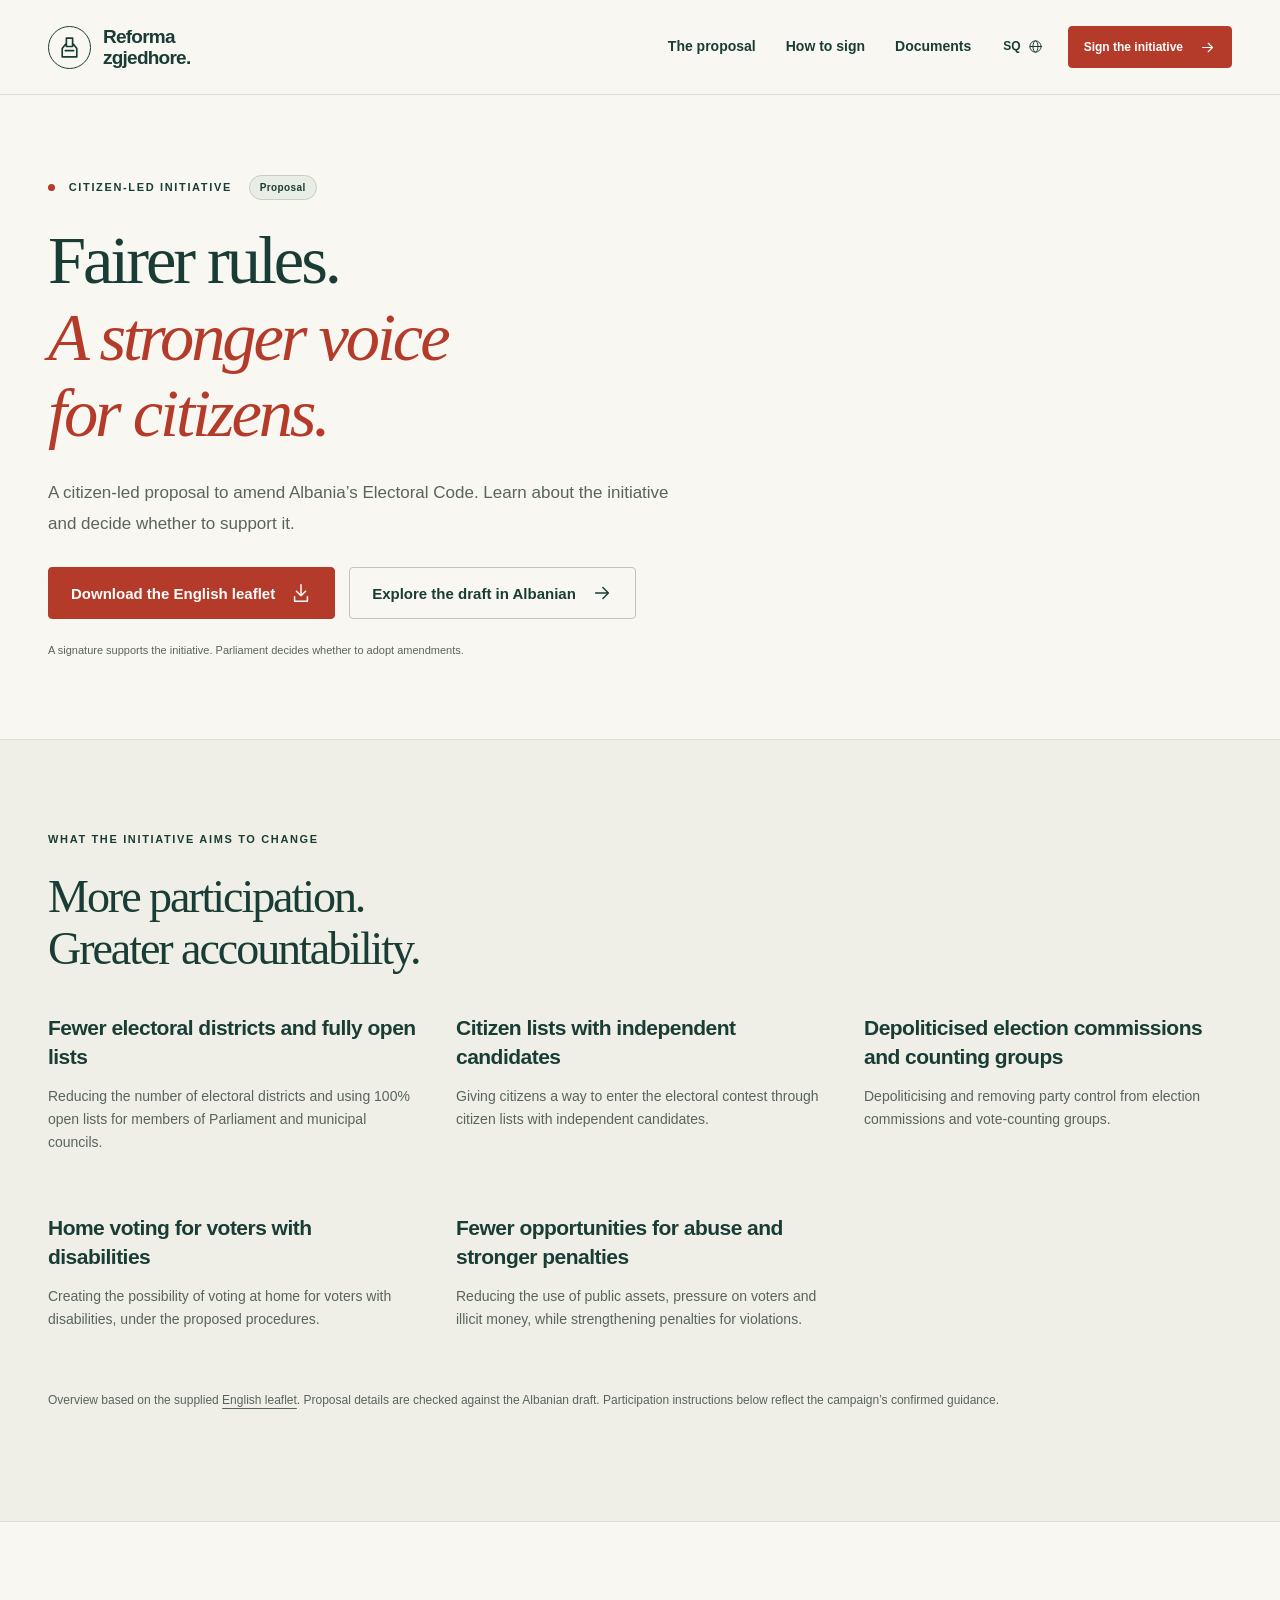
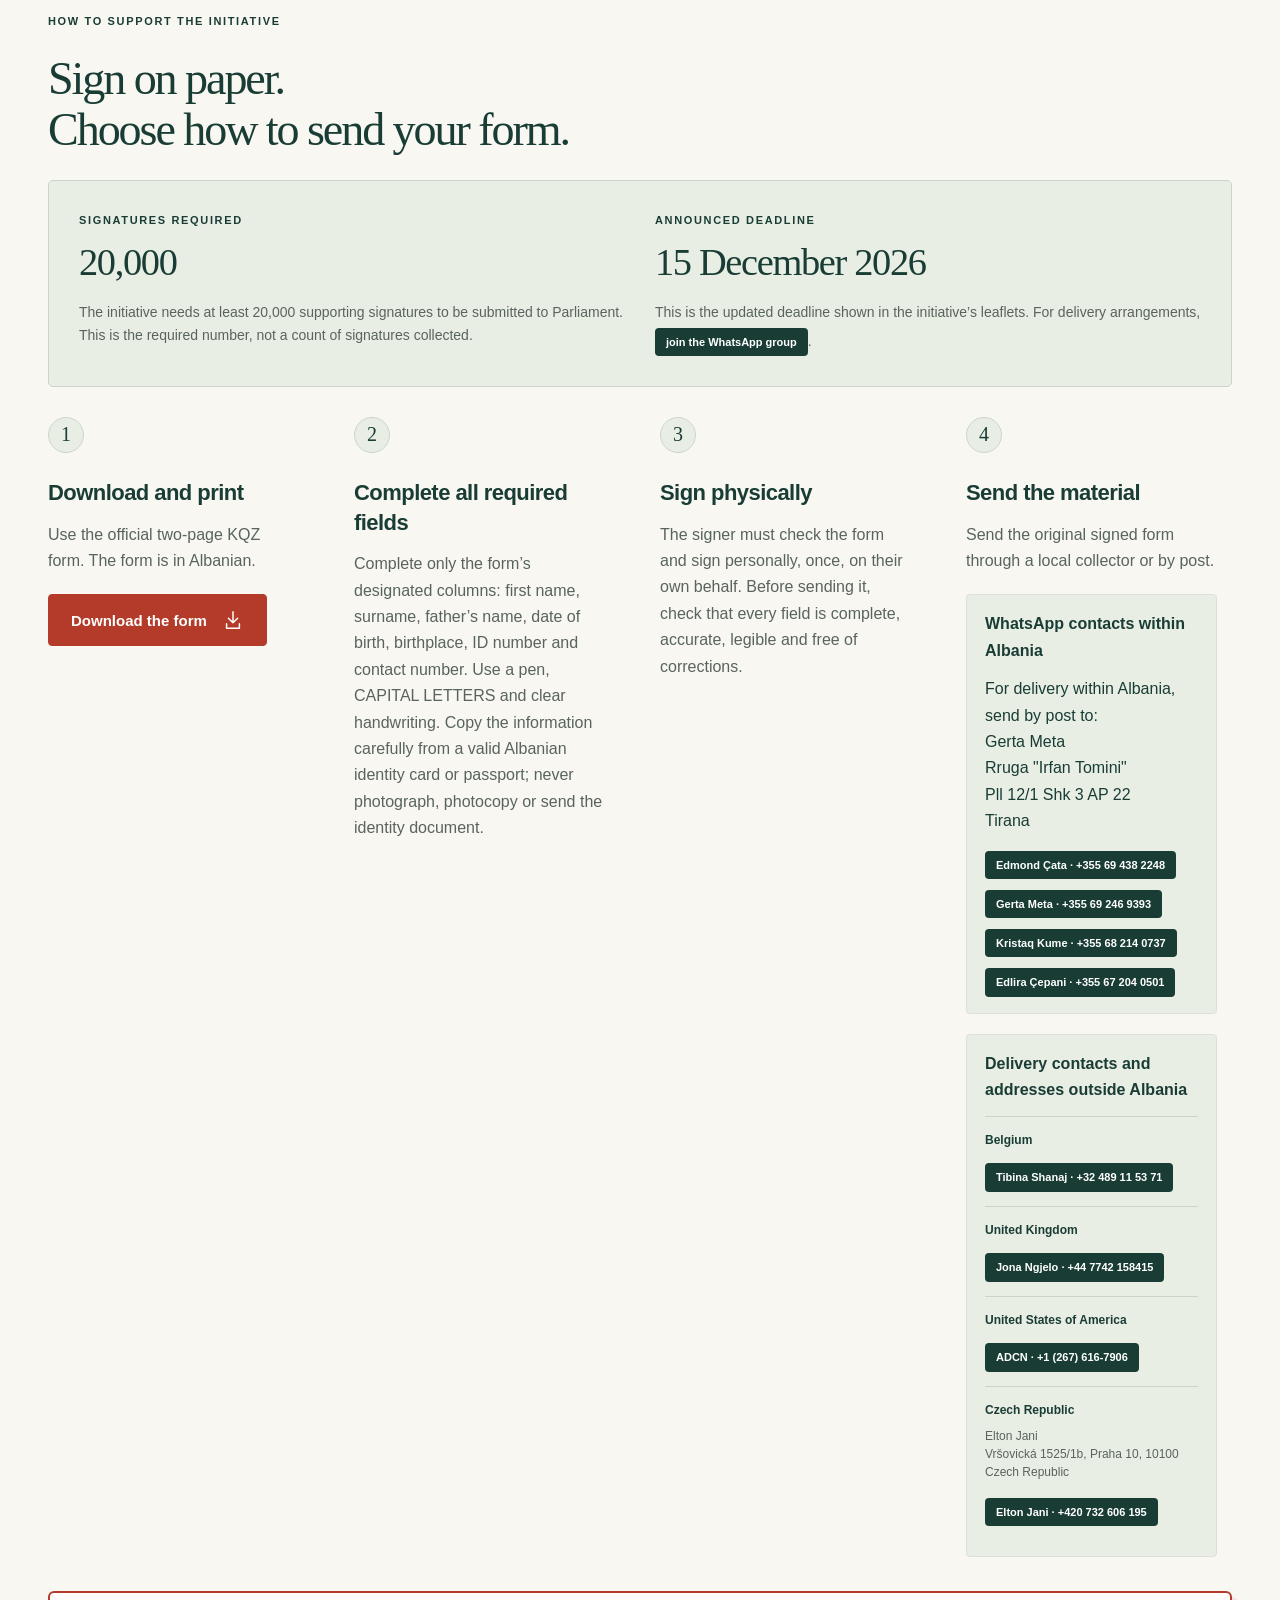
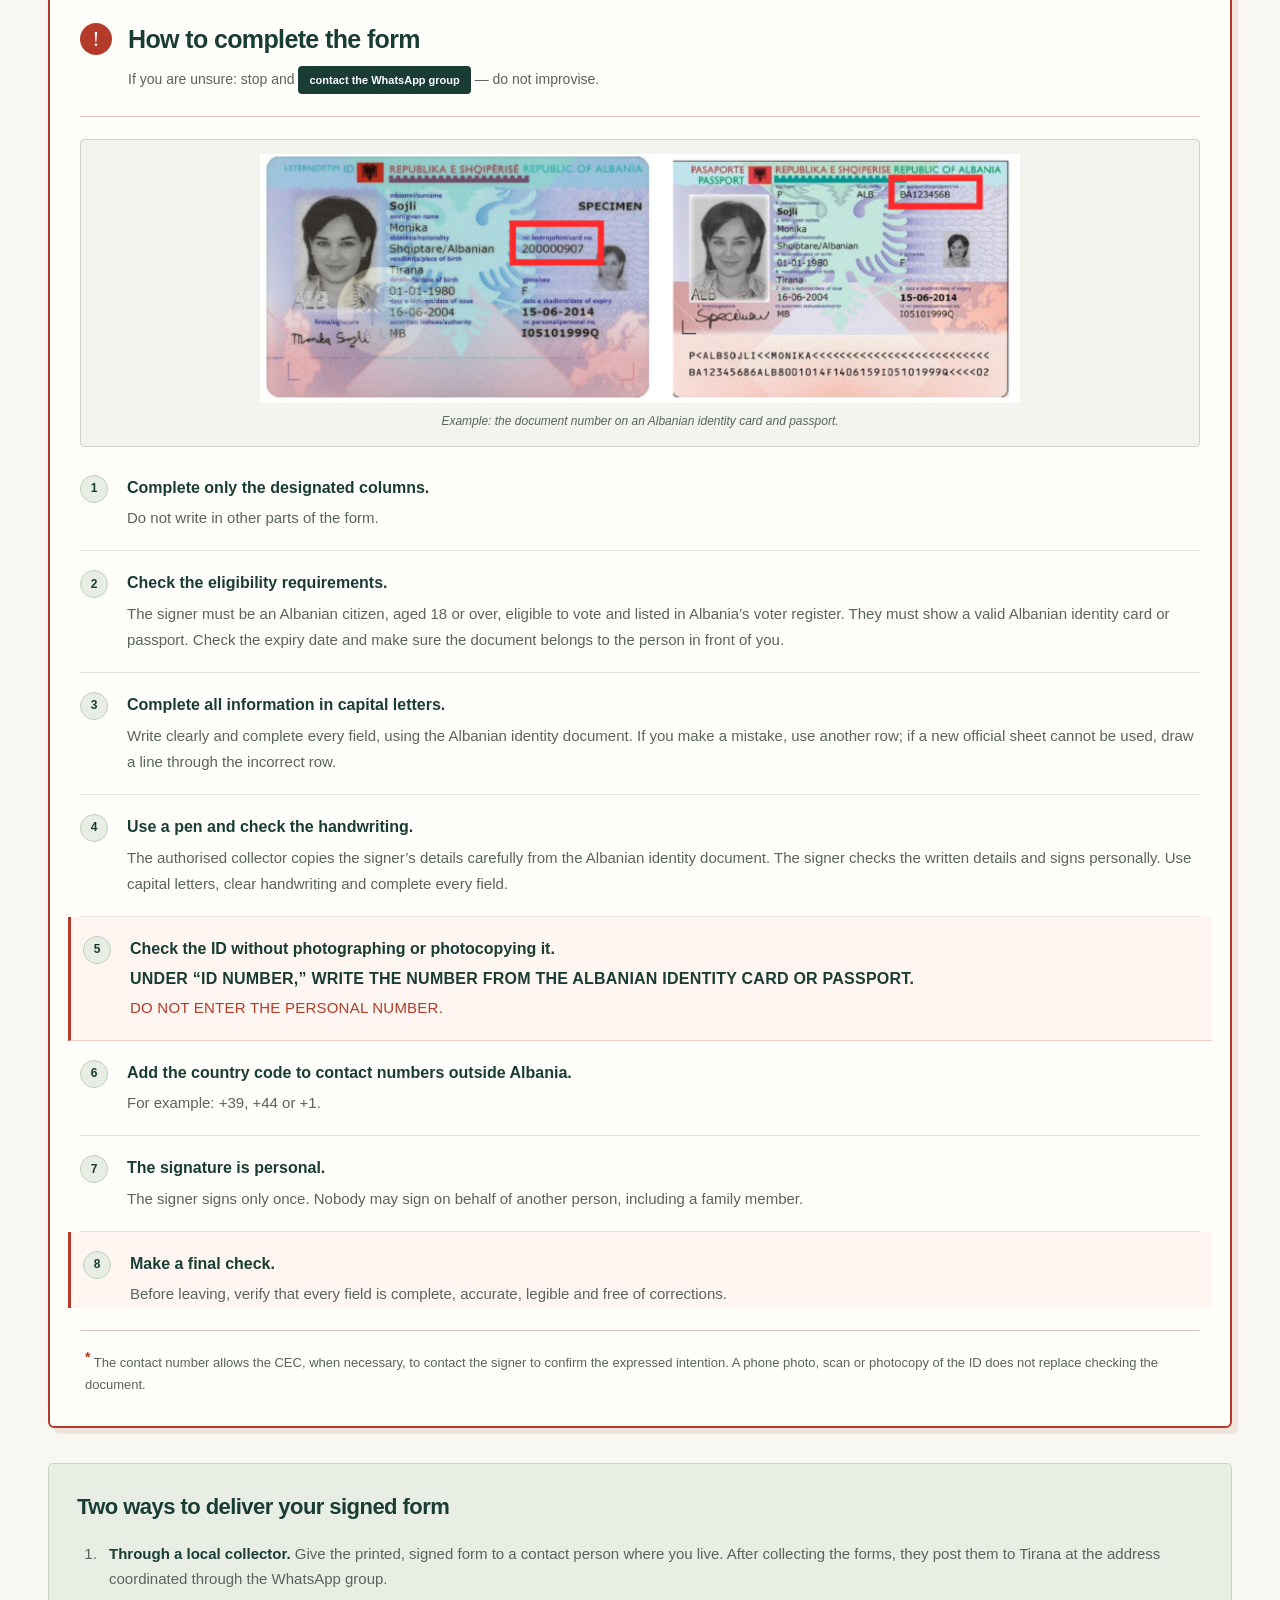
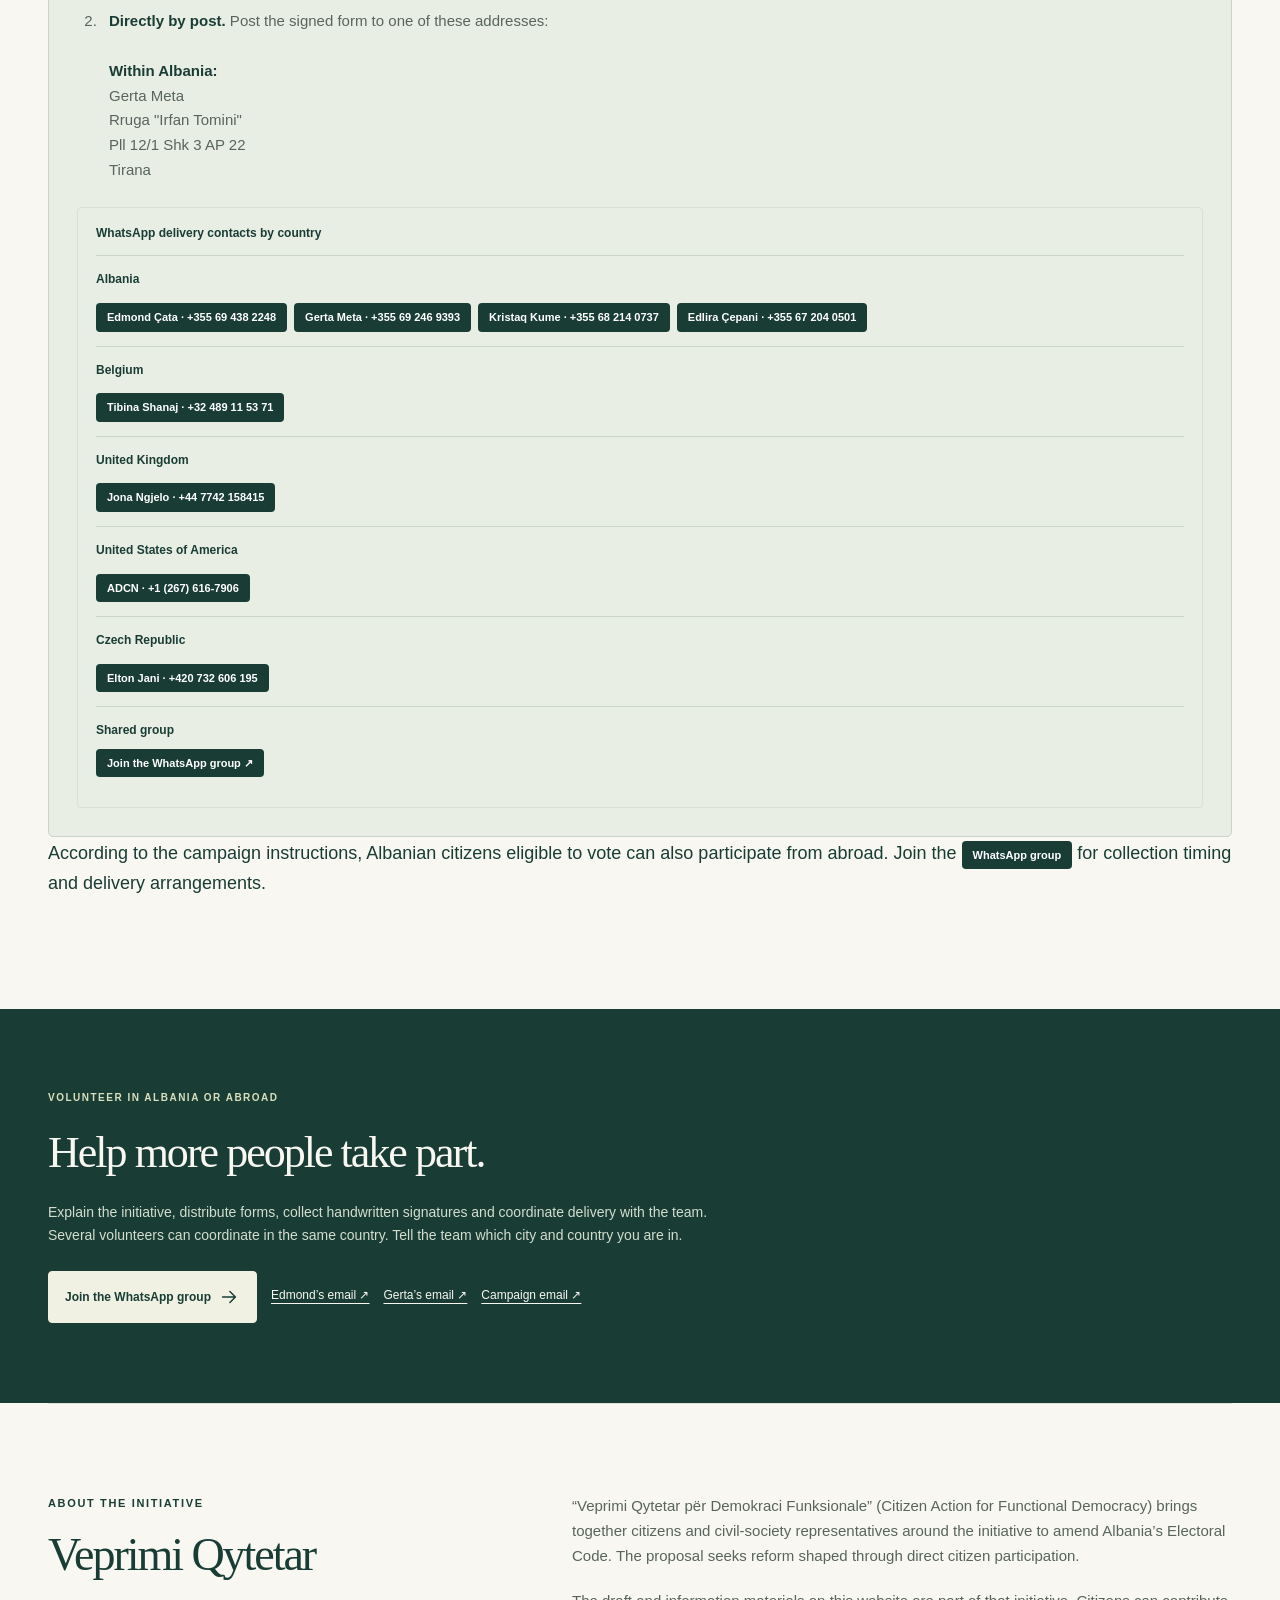
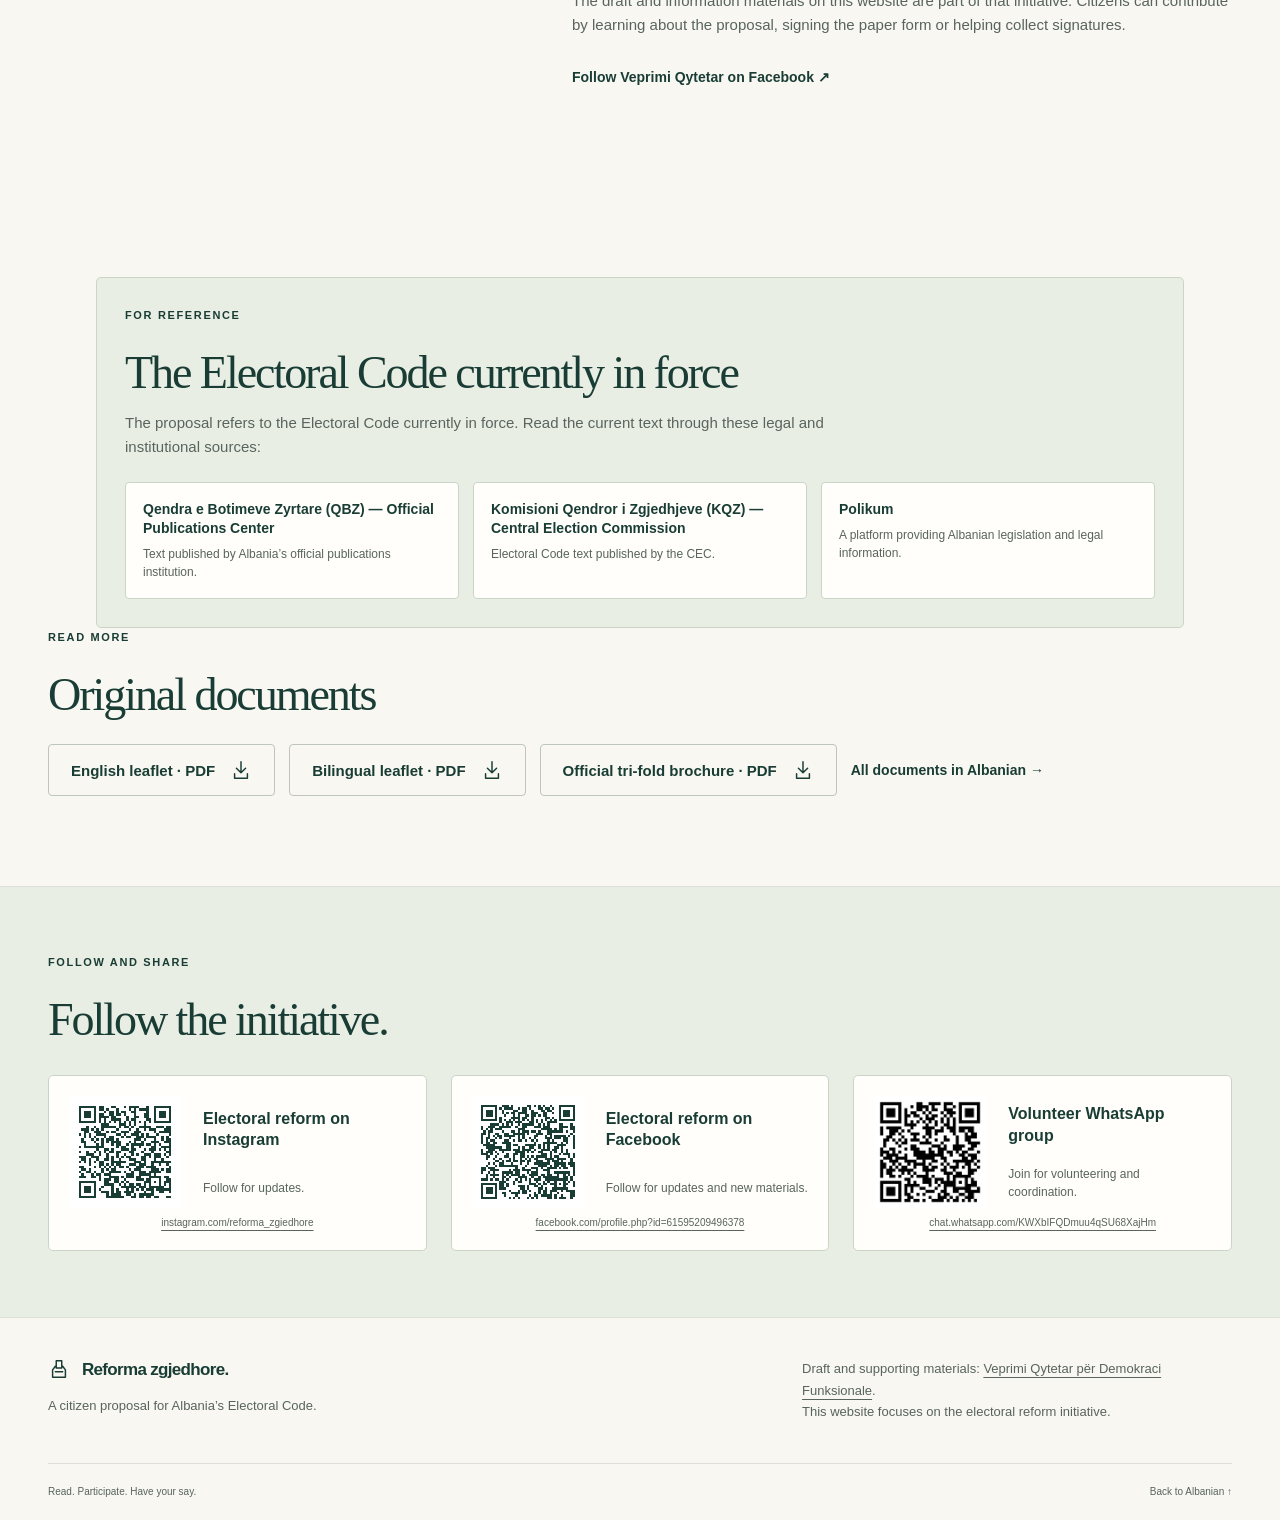
==== commit 08aad134: "fix: whatsapp buttons" ====
--- a/en.html
+++ b/en.html
@@ -106,12 +106,24 @@
 <article class="step"><span class="step-number">4</span>
 <h3>Send the material
 </h3>
-<p>Send the original signed form through a local collector or by post. <a class="whatsapp-link" href="https://chat.whatsapp.com/KWXbIFQDmuu4qSU68XajHm" target="_blank" rel="noopener">Join the WhatsApp group</a> to arrange delivery.
-</p><div class="delivery-coordinators" aria-label="Delivery contacts and addresses outside Albania"><p><strong>Delivery contacts and addresses outside Albania</strong></p>
-<div class="delivery-coordinator"><strong>Czech Republic</strong><span>Elton Jani · +420 732 606 195</span><address>Vršovická 1525/1b, Praha 10, 10100<br>Czech Republic</address><a class="whatsapp-link" href="https://wa.me/420732606195" target="_blank" rel="noopener">Message on WhatsApp ↗</a></div>
-<div class="delivery-coordinator"><strong>United Kingdom</strong><span>Jona Ngjelo · +44 7742 158415</span><a class="whatsapp-link" href="https://wa.me/447742158415" target="_blank" rel="noopener">Message on WhatsApp ↗</a></div>
-<div class="delivery-coordinator"><strong>United States of America</strong><span>ADCN · +1 (267) 616-7906</span><a class="whatsapp-link" href="https://wa.me/12676167906" target="_blank" rel="noopener">Message on WhatsApp ↗</a></div>
-<div class="delivery-coordinator"><strong>Belgium</strong><span>Tibina Shanaj · +32 489 11 53 71</span><a class="whatsapp-link" href="https://wa.me/32489115371" target="_blank" rel="noopener">Message on WhatsApp ↗</a></div></div><a class="text-link whatsapp-link" href="https://chat.whatsapp.com/KWXbIFQDmuu4qSU68XajHm" target="_blank" rel="noopener">Join the WhatsApp group ↗</a>
+<p>Send the original signed form through a local collector or by post.</p>
+<div class="delivery-coordinators delivery-coordinators-albania" aria-label="WhatsApp contacts within Albania"><p><strong>WhatsApp contacts within Albania</strong></p>
+<p>For delivery within Albania, send by post to:<br>
+Gerta Meta<br>
+Rruga "Irfan Tomini"<br>
+Pll 12/1 Shk 3 AP 22<br>
+Tirana</p>
+<div class="delivery-contact-buttons">
+<a class="whatsapp-link" href="https://wa.me/355694382248" target="_blank" rel="noopener">Edmond Çata · +355 69 438 2248</a>
+<a class="whatsapp-link" href="https://wa.me/355692469393" target="_blank" rel="noopener">Gerta Meta · +355 69 246 9393</a>
+<a class="whatsapp-link" href="https://wa.me/355682140737" target="_blank" rel="noopener">Kristaq Kume · +355 68 214 0737</a>
+<a class="whatsapp-link" href="https://wa.me/355672040501" target="_blank" rel="noopener">Edlira Çepani · +355 67 204 0501</a>
+</div></div>
+<div class="delivery-coordinators" aria-label="Delivery contacts and addresses outside Albania"><p><strong>Delivery contacts and addresses outside Albania</strong></p>
+<div class="delivery-coordinator"><strong>Belgium</strong><div class="delivery-contact-buttons"><a class="whatsapp-link" href="https://wa.me/32489115371" target="_blank" rel="noopener">Tibina Shanaj · +32 489 11 53 71</a></div></div>
+<div class="delivery-coordinator"><strong>United Kingdom</strong><div class="delivery-contact-buttons"><a class="whatsapp-link" href="https://wa.me/447742158415" target="_blank" rel="noopener">Jona Ngjelo · +44 7742 158415</a></div></div>
+<div class="delivery-coordinator"><strong>United States of America</strong><div class="delivery-contact-buttons"><a class="whatsapp-link" href="https://wa.me/12676167906" target="_blank" rel="noopener">ADCN · +1 (267) 616-7906</a></div></div>
+<div class="delivery-coordinator"><strong>Czech Republic</strong><address>Elton Jani<br>Vršovická 1525/1b, Praha 10, 10100<br>Czech Republic</address><div class="delivery-contact-buttons"><a class="whatsapp-link" href="https://wa.me/420732606195" target="_blank" rel="noopener">Elton Jani · +420 732 606 195</a></div></div></div>
 </article>
 </div>
 <section class="form-guidance" aria-labelledby="form-guidance-title-en">
@@ -141,11 +153,11 @@
 Tirana</li>
 </ol>
 <div class="delivery-coordinators delivery-options-contacts" aria-label="WhatsApp delivery contacts"><p><strong>WhatsApp delivery contacts by country</strong></p>
-<div class="delivery-coordinator"><strong>Albania</strong><span>Edmond Çata · Gerta Meta · Kristaq Kume · Edlira Çepani</span><div class="delivery-contact-buttons"><a class="whatsapp-link" href="https://wa.me/355694382248" target="_blank" rel="noopener">Edmond · +355 69 438 2248</a><a class="whatsapp-link" href="https://wa.me/355692469393" target="_blank" rel="noopener">Gerta · +355 69 246 9393</a><a class="whatsapp-link" href="https://wa.me/355682140737" target="_blank" rel="noopener">Kristaq · +355 68 214 0737</a><a class="whatsapp-link" href="https://wa.me/355672040501" target="_blank" rel="noopener">Edlira · +355 67 204 0501</a></div></div>
-<div class="delivery-coordinator"><strong>Belgium</strong><span>Tibina Shanaj · +32 489 11 53 71</span><a class="whatsapp-link" href="https://wa.me/32489115371" target="_blank" rel="noopener">Message Tibina on WhatsApp ↗</a></div>
-<div class="delivery-coordinator"><strong>United Kingdom</strong><span>Jona Ngjelo · +44 7742 158415</span><a class="whatsapp-link" href="https://wa.me/447742158415" target="_blank" rel="noopener">Message Jona on WhatsApp ↗</a></div>
-<div class="delivery-coordinator"><strong>United States of America</strong><span>ADCN · +1 (267) 616-7906</span><a class="whatsapp-link" href="https://wa.me/12676167906" target="_blank" rel="noopener">Message ADCN on WhatsApp ↗</a></div>
-<div class="delivery-coordinator"><strong>Czech Republic</strong><span>Elton Jani · +420 732 606 195</span><a class="whatsapp-link" href="https://wa.me/420732606195" target="_blank" rel="noopener">Message Elton on WhatsApp ↗</a></div>
+<div class="delivery-coordinator"><strong>Albania</strong><div class="delivery-contact-buttons"><a class="whatsapp-link" href="https://wa.me/355694382248" target="_blank" rel="noopener">Edmond Çata · +355 69 438 2248</a><a class="whatsapp-link" href="https://wa.me/355692469393" target="_blank" rel="noopener">Gerta Meta · +355 69 246 9393</a><a class="whatsapp-link" href="https://wa.me/355682140737" target="_blank" rel="noopener">Kristaq Kume · +355 68 214 0737</a><a class="whatsapp-link" href="https://wa.me/355672040501" target="_blank" rel="noopener">Edlira Çepani · +355 67 204 0501</a></div></div>
+<div class="delivery-coordinator"><strong>Belgium</strong><div class="delivery-contact-buttons"><a class="whatsapp-link" href="https://wa.me/32489115371" target="_blank" rel="noopener">Tibina Shanaj · +32 489 11 53 71</a></div></div>
+<div class="delivery-coordinator"><strong>United Kingdom</strong><div class="delivery-contact-buttons"><a class="whatsapp-link" href="https://wa.me/447742158415" target="_blank" rel="noopener">Jona Ngjelo · +44 7742 158415</a></div></div>
+<div class="delivery-coordinator"><strong>United States of America</strong><div class="delivery-contact-buttons"><a class="whatsapp-link" href="https://wa.me/12676167906" target="_blank" rel="noopener">ADCN · +1 (267) 616-7906</a></div></div>
+<div class="delivery-coordinator"><strong>Czech Republic</strong><div class="delivery-contact-buttons"><a class="whatsapp-link" href="https://wa.me/420732606195" target="_blank" rel="noopener">Elton Jani · +420 732 606 195</a></div></div>
 <div class="delivery-coordinator"><strong>Shared group</strong><a class="whatsapp-link" href="https://chat.whatsapp.com/KWXbIFQDmuu4qSU68XajHm" target="_blank" rel="noopener">Join the WhatsApp group ↗</a></div></div>
 </section>
 <p>According to the campaign instructions, Albanian citizens eligible to vote can also participate from abroad. Join the <a class="whatsapp-link" href="https://chat.whatsapp.com/KWXbIFQDmuu4qSU68XajHm" target="_blank" rel="noopener">WhatsApp group</a> for collection timing and delivery arrangements.
